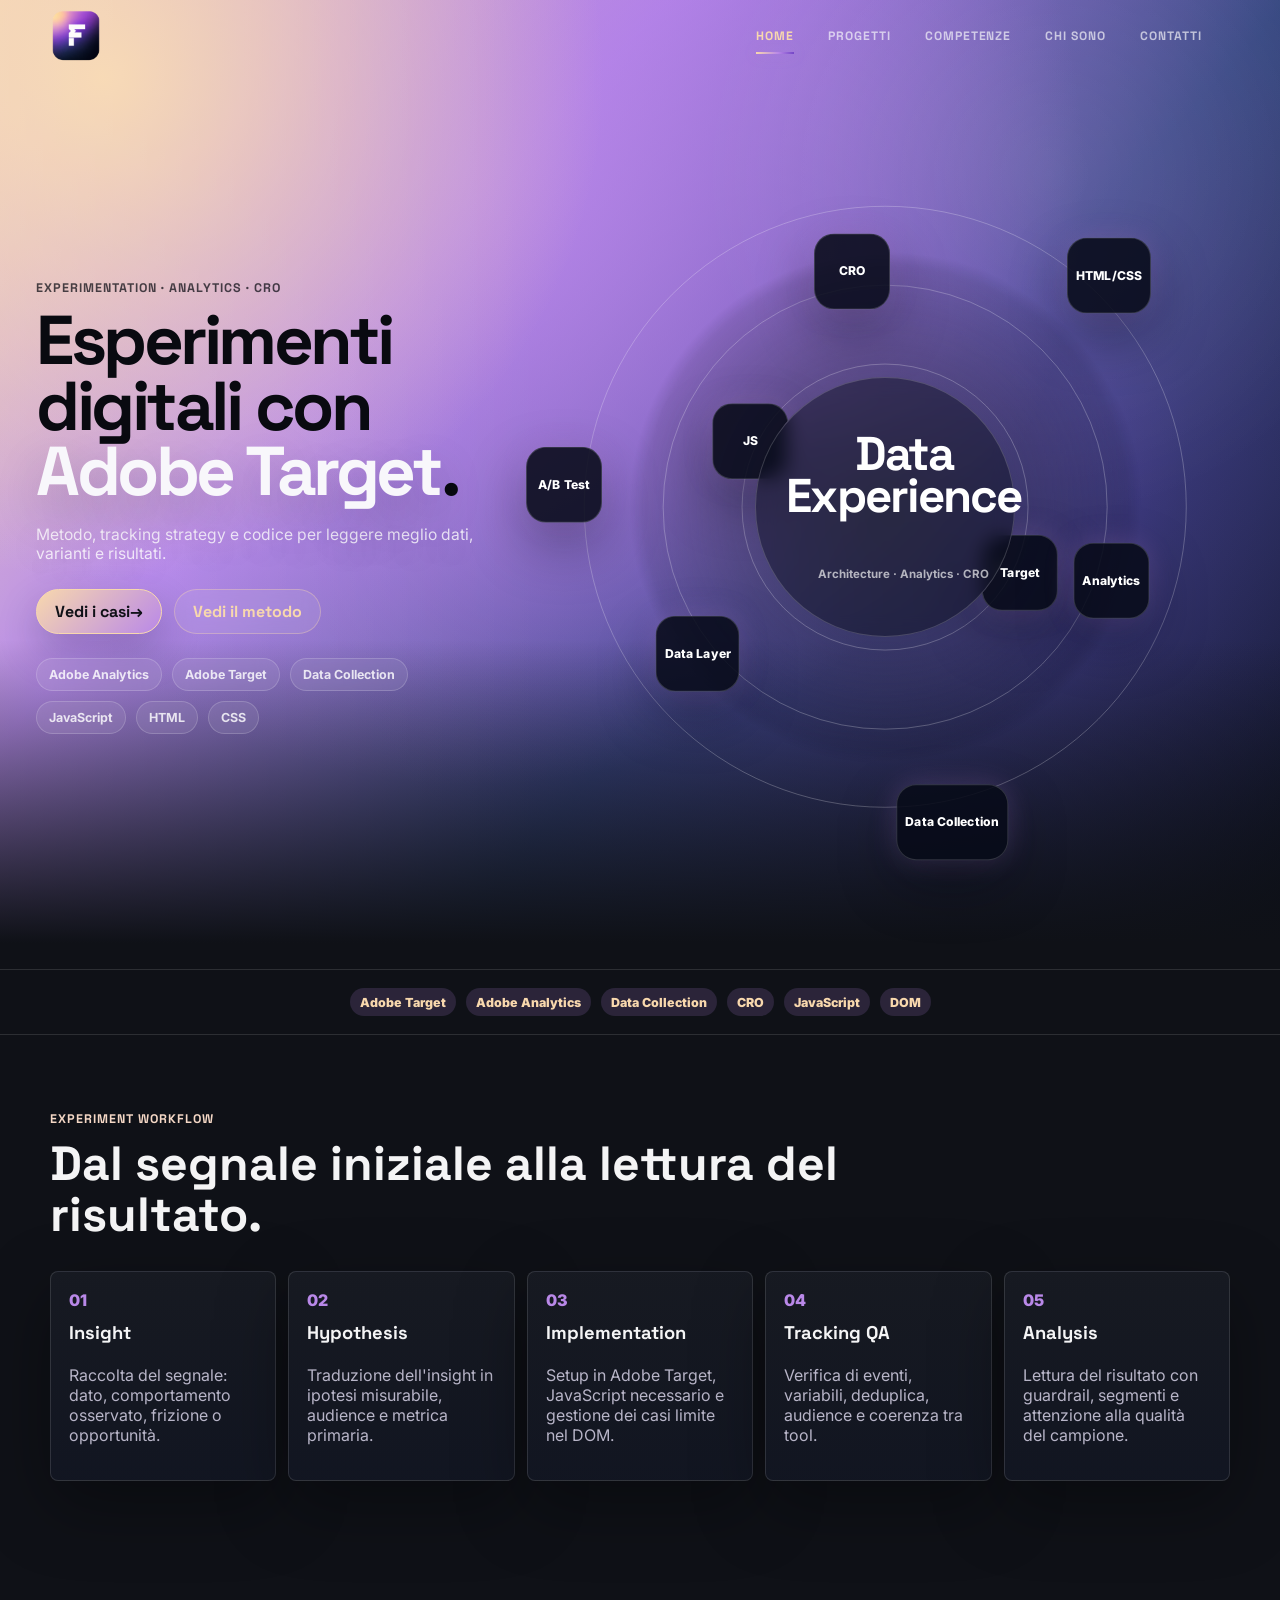
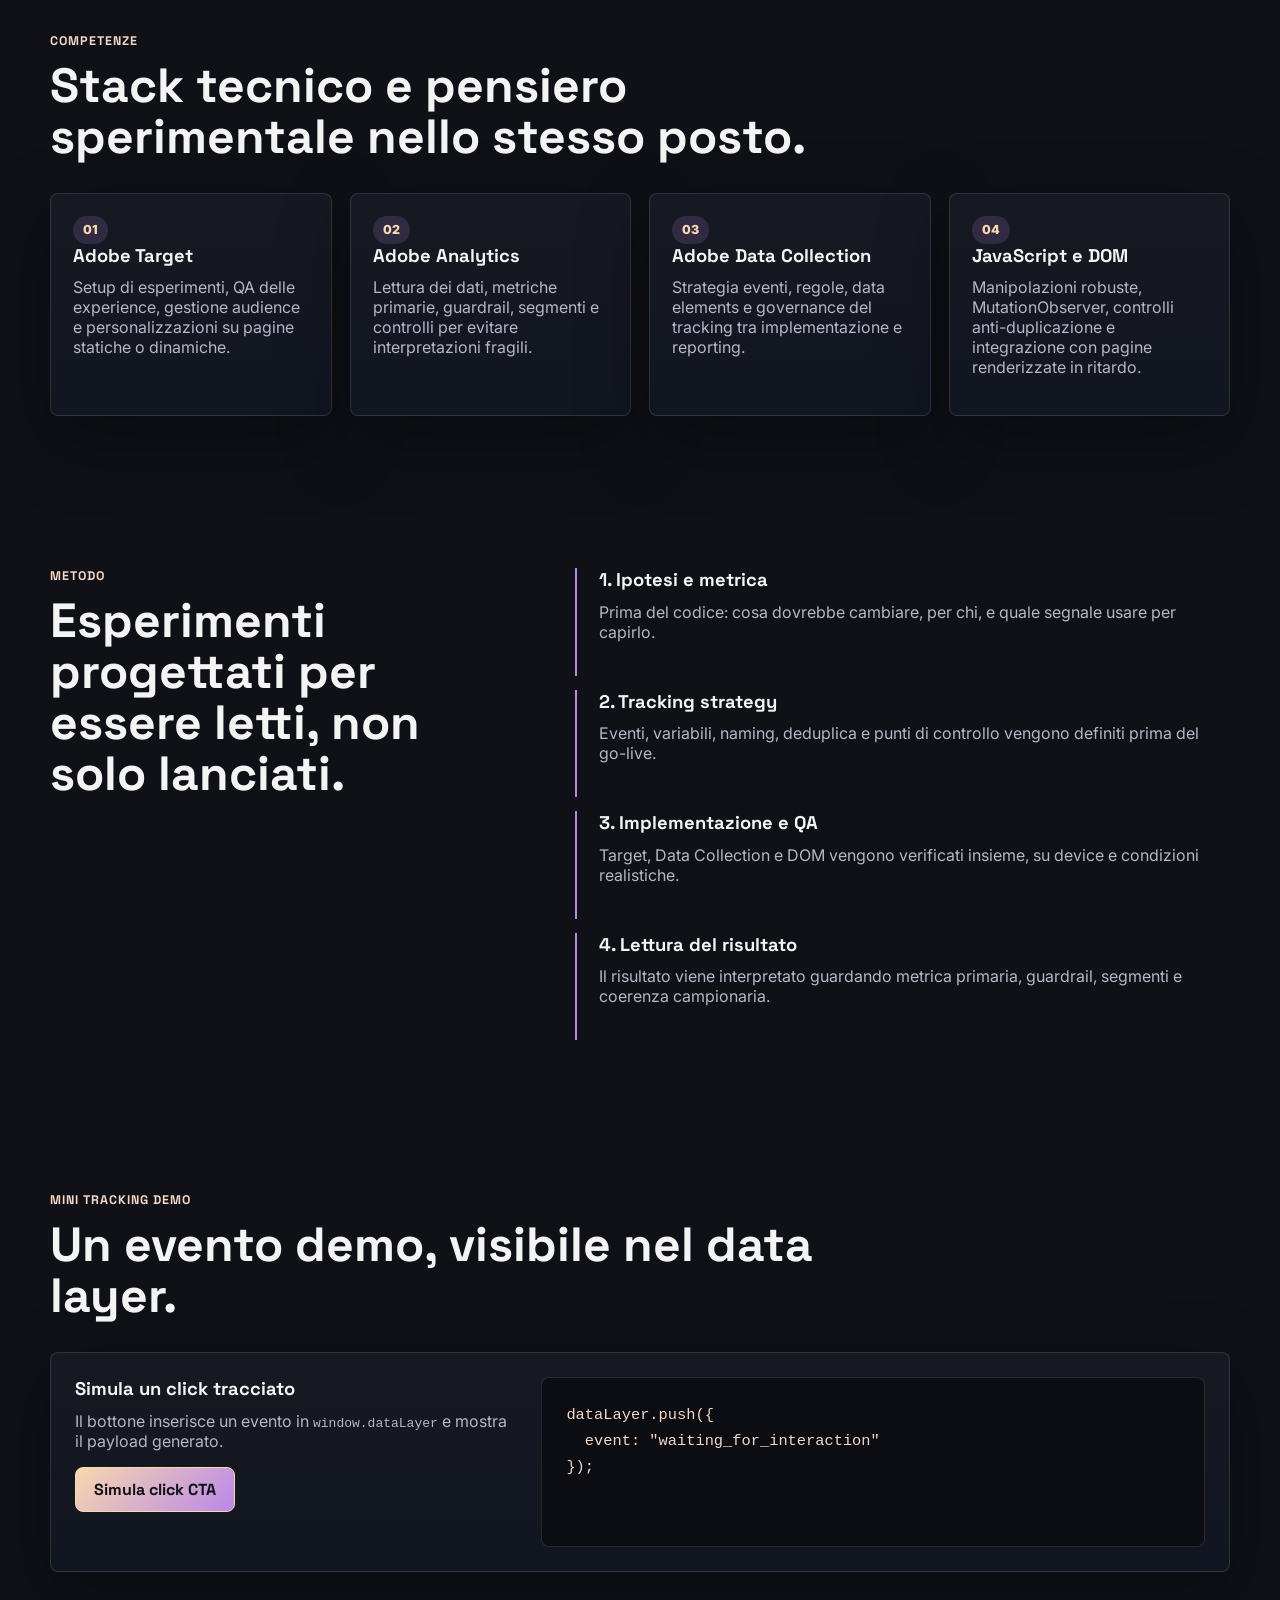
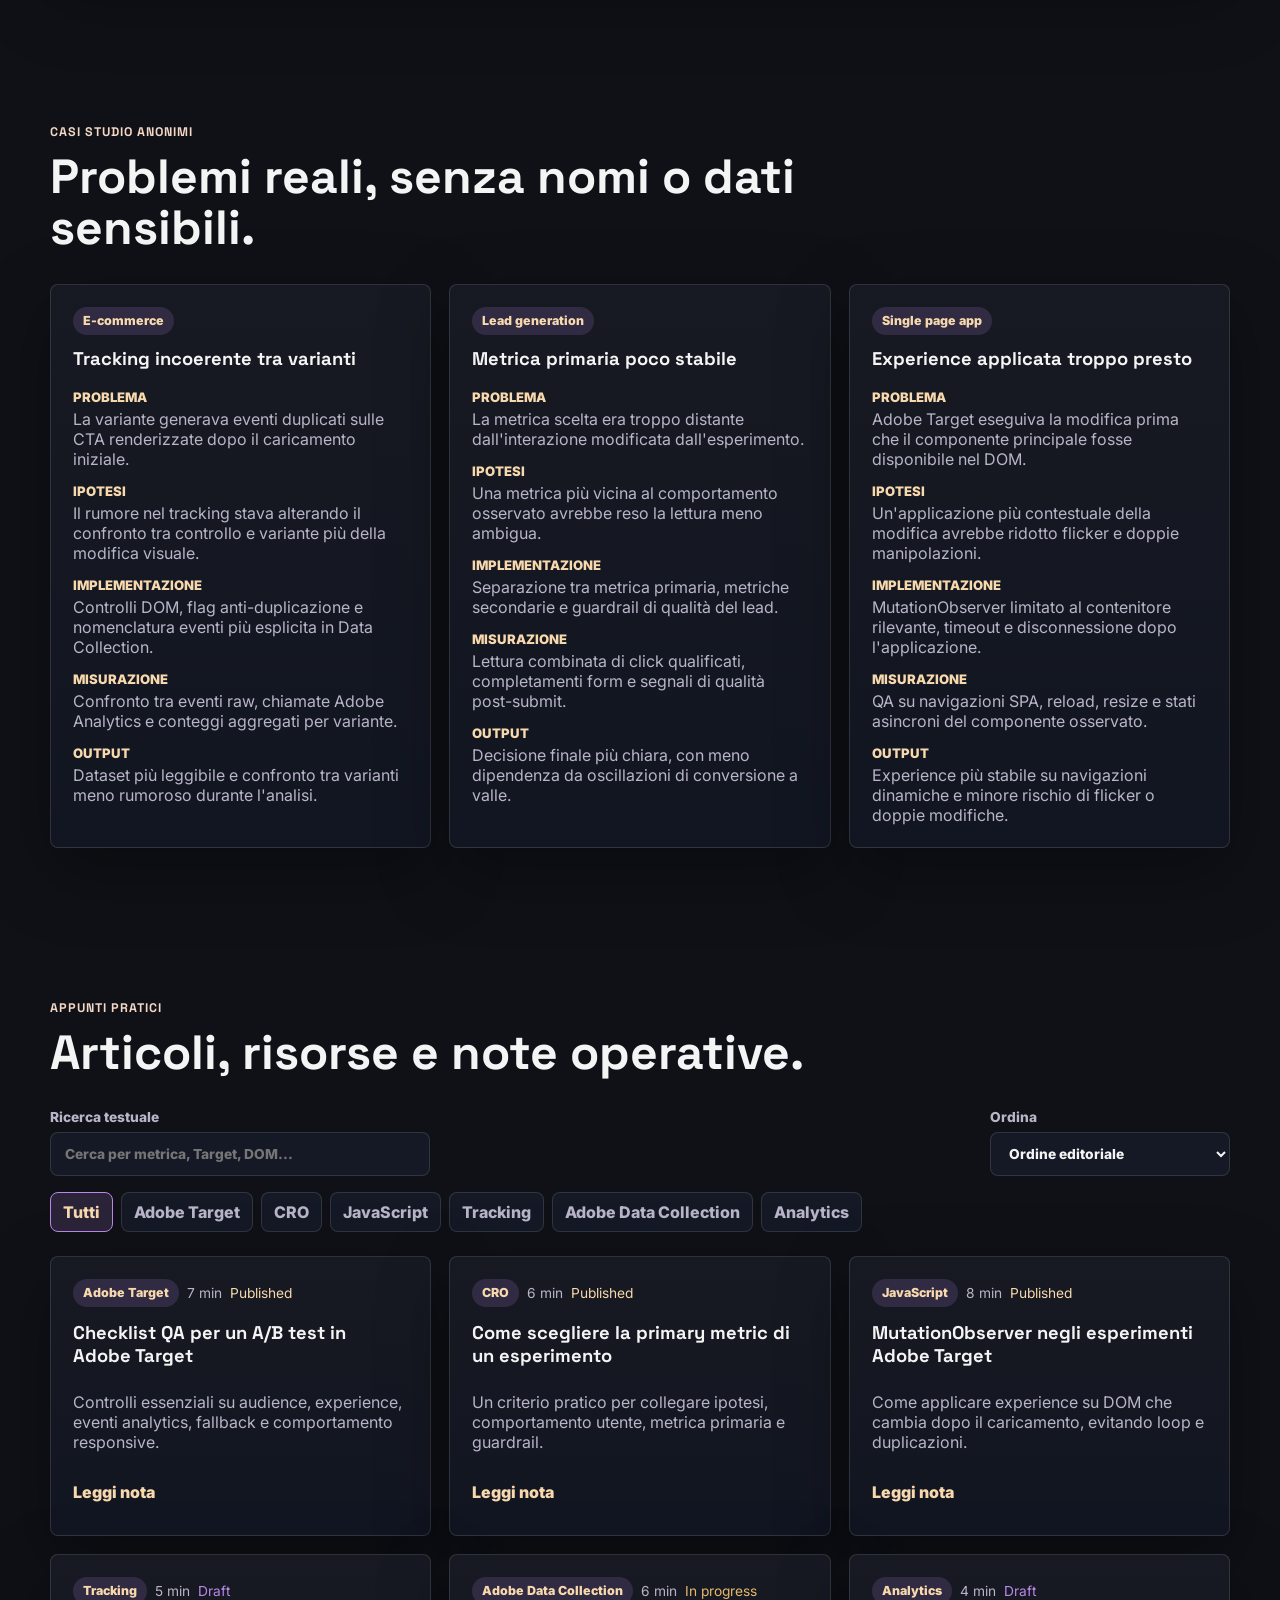
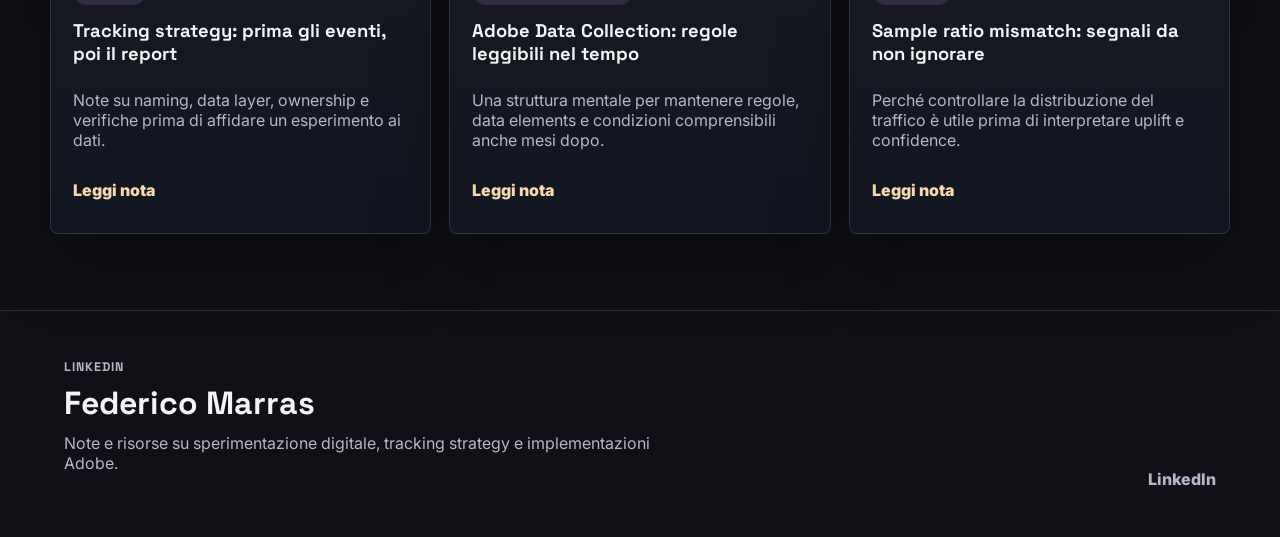
==== index.html @ 6eb00111 "Point navbar and favicon to real logo png" ====
<!doctype html>
<html lang="it">
  <head>
    <meta charset="utf-8">
    <meta name="viewport" content="width=device-width, initial-scale=1">
    <meta name="description" content="Sito personale di Federico Marras su A/B testing, Adobe Target, Adobe Analytics, Data Collection, CRO e tracking strategy.">
    <title>Federico Marras | Experimentation, Analytics & CRO</title>
    <link rel="preconnect" href="https://fonts.googleapis.com">
    <link rel="preconnect" href="https://fonts.gstatic.com" crossorigin>
    <link href="https://fonts.googleapis.com/css2?family=Inter:wght@400;500;600;700;800&family=Space+Grotesk:wght@500;600;700&display=swap" rel="stylesheet">
    <link rel="icon" type="image/png" href="/assets/img/logo.png?v=7">
    <link rel="apple-touch-icon" href="/assets/img/logo.png?v=7">
    <link rel="stylesheet" href="/assets/css/style.css?v=5">
    <link rel="stylesheet" href="/assets/css/nav-editorial.css?v=5">
    <link rel="stylesheet" href="/assets/css/nav-logo.css?v=5">
    <link rel="stylesheet" href="/assets/css/nav-logo-size.css?v=6">
  </head>
  <body id="top">
    <div class="scroll-progress" id="scroll-progress" aria-hidden="true"></div>

    <header class="site-header" id="site-header">
      <nav class="nav-inner" aria-label="Navigazione principale">
        <a class="nav-brand" href="#top" aria-label="Torna all'inizio">
          <span class="nav-brand-mark" aria-hidden="true">
            <img src="/assets/img/logo.png?v=7" alt="">
          </span>
        </a>

        <div class="nav-links" aria-label="Sezioni sito">
          <a class="nav-link" href="#top">Home</a>
          <a class="nav-link" href="#case-studies">Progetti</a>
          <a class="nav-link" href="#competences">Competenze</a>
          <a class="nav-link" href="#method">Chi sono</a>
          <a class="nav-link" href="#linkedin">Contatti</a>
        </div>

        <div class="nav-actions">
          <button class="nav-icon-btn nav-menu-btn" type="button" id="nav-menu-toggle" aria-label="Apri menu" aria-expanded="false" aria-controls="mobile-nav-panel">
            <span class="hamburger-lines" aria-hidden="true">
              <span></span>
              <span></span>
              <span></span>
            </span>
          </button>
        </div>

        <div class="mobile-nav-panel" id="mobile-nav-panel" aria-label="Menu mobile">
          <a class="nav-link" href="#top">Home</a>
          <a class="nav-link" href="#case-studies">Progetti</a>
          <a class="nav-link" href="#competences">Competenze</a>
          <a class="nav-link" href="#method">Chi sono</a>
          <a class="nav-link" href="#linkedin">Contatti</a>
        </div>
      </nav>
    </header>

    <main>
      <section class="hero">
        <div class="hero-inner section-shell">
          <div class="hero-copy">
            <p class="eyebrow">Experimentation · Analytics · CRO</p>
            <h1>Esperimenti digitali con <span id="rotating-keyword">Adobe Target</span>.</h1>
            <p class="lead">
              Metodo, tracking strategy e codice per leggere meglio dati, varianti e risultati.
            </p>
            <div class="hero-actions" aria-label="Percorsi principali">
              <a class="button primary" href="#case-studies" data-track="hero_projects">Vedi i casi <span aria-hidden="true">→</span></a>
              <a class="button secondary" href="#method" data-track="hero_method">Vedi il metodo</a>
            </div>
            <div class="hero-tech-row" aria-label="Tecnologie principali">
              <span>Adobe Analytics</span>
              <span>Adobe Target</span>
              <span>Data Collection</span>
              <span>JavaScript</span>
              <span>HTML</span>
              <span>CSS</span>
            </div>
          </div>

          <aside class="hero-orbit" id="hero-orbit" aria-label="Mappa delle competenze digitali">
            <div class="orbit-field" aria-hidden="true">
              <div class="orbit-ring orbit-ring-one"></div>
              <div class="orbit-ring orbit-ring-two"></div>
              <div class="orbit-ring orbit-ring-three"></div>
              <div class="orbit-path orbit-path-one">
                <span class="orbit-node node-target"><span>Target</span></span>
                <span class="orbit-node node-js"><span>JS</span></span>
              </div>
              <div class="orbit-path orbit-path-two">
                <span class="orbit-node node-aa"><span>Analytics</span></span>
                <span class="orbit-node node-dl"><span>Data Layer</span></span>
                <span class="orbit-node node-cro"><span>CRO</span></span>
              </div>
              <div class="orbit-path orbit-path-three">
                <span class="orbit-node node-dc"><span>Data Collection</span></span>
                <span class="orbit-node node-ab"><span>A/B Test</span></span>
                <span class="orbit-node node-code"><span>HTML/CSS</span></span>
              </div>
              <div class="orbit-core">
                <strong>Data<br>Experience</strong>
                <span>Architecture · Analytics · CRO</span>
              </div>
            </div>
          </aside>
        </div>
      </section>

      <section class="signal-band" aria-label="Temi principali">
        <span>Adobe Target</span>
        <span>Adobe Analytics</span>
        <span>Data Collection</span>
        <span>CRO</span>
        <span>JavaScript</span>
        <span>DOM</span>
      </section>

      <section id="workflow" class="section-shell workflow-section">
        <div class="section-heading">
          <p class="eyebrow">Experiment workflow</p>
          <h2>Dal segnale iniziale alla lettura del risultato.</h2>
        </div>
        <div class="workflow-grid" aria-label="Workflow di sperimentazione">
          <article><span>01</span><h3>Insight</h3><p>Raccolta del segnale: dato, comportamento osservato, frizione o opportunità.</p></article>
          <article><span>02</span><h3>Hypothesis</h3><p>Traduzione dell'insight in ipotesi misurabile, audience e metrica primaria.</p></article>
          <article><span>03</span><h3>Implementation</h3><p>Setup in Adobe Target, JavaScript necessario e gestione dei casi limite nel DOM.</p></article>
          <article><span>04</span><h3>Tracking QA</h3><p>Verifica di eventi, variabili, deduplica, audience e coerenza tra tool.</p></article>
          <article><span>05</span><h3>Analysis</h3><p>Lettura del risultato con guardrail, segmenti e attenzione alla qualità del campione.</p></article>
        </div>
      </section>

      <section id="competences" class="section-shell">
        <div class="section-heading">
          <p class="eyebrow">Competenze</p>
          <h2>Stack tecnico e pensiero sperimentale nello stesso posto.</h2>
        </div>
        <div class="competence-grid">
          <article class="info-card">
            <span class="card-kicker">01</span>
            <h3>Adobe Target</h3>
            <p>Setup di esperimenti, QA delle experience, gestione audience e personalizzazioni su pagine statiche o dinamiche.</p>
          </article>
          <article class="info-card">
            <span class="card-kicker">02</span>
            <h3>Adobe Analytics</h3>
            <p>Lettura dei dati, metriche primarie, guardrail, segmenti e controlli per evitare interpretazioni fragili.</p>
          </article>
          <article class="info-card">
            <span class="card-kicker">03</span>
            <h3>Adobe Data Collection</h3>
            <p>Strategia eventi, regole, data elements e governance del tracking tra implementazione e reporting.</p>
          </article>
          <article class="info-card">
            <span class="card-kicker">04</span>
            <h3>JavaScript e DOM</h3>
            <p>Manipolazioni robuste, MutationObserver, controlli anti-duplicazione e integrazione con pagine renderizzate in ritardo.</p>
          </article>
        </div>
      </section>

      <section id="method" class="section-shell split-section">
        <div class="section-heading">
          <p class="eyebrow">Metodo</p>
          <h2>Esperimenti progettati per essere letti, non solo lanciati.</h2>
        </div>
        <div class="method-list">
          <article>
            <h3>1. Ipotesi e metrica</h3>
            <p>Prima del codice: cosa dovrebbe cambiare, per chi, e quale segnale usare per capirlo.</p>
          </article>
          <article>
            <h3>2. Tracking strategy</h3>
            <p>Eventi, variabili, naming, deduplica e punti di controllo vengono definiti prima del go-live.</p>
          </article>
          <article>
            <h3>3. Implementazione e QA</h3>
            <p>Target, Data Collection e DOM vengono verificati insieme, su device e condizioni realistiche.</p>
          </article>
          <article>
            <h3>4. Lettura del risultato</h3>
            <p>Il risultato viene interpretato guardando metrica primaria, guardrail, segmenti e coerenza campionaria.</p>
          </article>
        </div>
      </section>

      <section id="tracking-demo" class="section-shell demo-section">
        <div class="section-heading">
          <p class="eyebrow">Mini tracking demo</p>
          <h2>Un evento demo, visibile nel data layer.</h2>
        </div>
        <div class="demo-card">
          <div>
            <h3>Simula un click tracciato</h3>
            <p>Il bottone inserisce un evento in <code>window.dataLayer</code> e mostra il payload generato.</p>
            <button class="button primary" type="button" id="demo-tracking-button">Simula click CTA</button>
          </div>
          <pre class="demo-output" id="demo-tracking-output"><code>dataLayer.push({
  event: "waiting_for_interaction"
});</code></pre>
        </div>
      </section>

      <section id="case-studies" class="section-shell">
        <div class="section-heading">
          <p class="eyebrow">Casi studio anonimi</p>
          <h2>Problemi reali, senza nomi o dati sensibili.</h2>
        </div>
        <div class="case-grid">
          <article class="case-card">
            <p class="case-label">E-commerce</p>
            <h3>Tracking incoerente tra varianti</h3>
            <dl class="case-details">
              <div>
                <dt>Problema</dt>
                <dd>La variante generava eventi duplicati sulle CTA renderizzate dopo il caricamento iniziale.</dd>
              </div>
              <div>
                <dt>Ipotesi</dt>
                <dd>Il rumore nel tracking stava alterando il confronto tra controllo e variante più della modifica visuale.</dd>
              </div>
              <div>
                <dt>Implementazione</dt>
                <dd>Controlli DOM, flag anti-duplicazione e nomenclatura eventi più esplicita in Data Collection.</dd>
              </div>
              <div>
                <dt>Misurazione</dt>
                <dd>Confronto tra eventi raw, chiamate Adobe Analytics e conteggi aggregati per variante.</dd>
              </div>
              <div>
                <dt>Output</dt>
                <dd>Dataset più leggibile e confronto tra varianti meno rumoroso durante l'analisi.</dd>
              </div>
            </dl>
          </article>
          <article class="case-card">
            <p class="case-label">Lead generation</p>
            <h3>Metrica primaria poco stabile</h3>
            <dl class="case-details">
              <div>
                <dt>Problema</dt>
                <dd>La metrica scelta era troppo distante dall'interazione modificata dall'esperimento.</dd>
              </div>
              <div>
                <dt>Ipotesi</dt>
                <dd>Una metrica più vicina al comportamento osservato avrebbe reso la lettura meno ambigua.</dd>
              </div>
              <div>
                <dt>Implementazione</dt>
                <dd>Separazione tra metrica primaria, metriche secondarie e guardrail di qualità del lead.</dd>
              </div>
              <div>
                <dt>Misurazione</dt>
                <dd>Lettura combinata di click qualificati, completamenti form e segnali di qualità post-submit.</dd>
              </div>
              <div>
                <dt>Output</dt>
                <dd>Decisione finale più chiara, con meno dipendenza da oscillazioni di conversione a valle.</dd>
              </div>
            </dl>
          </article>
          <article class="case-card">
            <p class="case-label">Single page app</p>
            <h3>Experience applicata troppo presto</h3>
            <dl class="case-details">
              <div>
                <dt>Problema</dt>
                <dd>Adobe Target eseguiva la modifica prima che il componente principale fosse disponibile nel DOM.</dd>
              </div>
              <div>
                <dt>Ipotesi</dt>
                <dd>Un'applicazione più contestuale della modifica avrebbe ridotto flicker e doppie manipolazioni.</dd>
              </div>
              <div>
                <dt>Implementazione</dt>
                <dd>MutationObserver limitato al contenitore rilevante, timeout e disconnessione dopo l'applicazione.</dd>
              </div>
              <div>
                <dt>Misurazione</dt>
                <dd>QA su navigazioni SPA, reload, resize e stati asincroni del componente osservato.</dd>
              </div>
              <div>
                <dt>Output</dt>
                <dd>Experience più stabile su navigazioni dinamiche e minore rischio di flicker o doppie modifiche.</dd>
              </div>
            </dl>
          </article>
        </div>
      </section>

      <section id="articles" class="section-shell articles-section">
        <div class="section-heading">
          <p class="eyebrow">Appunti pratici</p>
          <h2>Articoli, risorse e note operative.</h2>
        </div>

        <div class="article-tools" aria-label="Strumenti di filtro articoli">
          <label class="search-field">
            <span>Ricerca testuale</span>
            <input id="article-search" type="search" placeholder="Cerca per metrica, Target, DOM..." autocomplete="off">
          </label>
          <label class="search-field compact-field">
            <span>Ordina</span>
            <select id="article-sort" aria-label="Ordina articoli">
              <option value="default">Ordine editoriale</option>
              <option value="title">Titolo</option>
              <option value="category">Categoria</option>
              <option value="readingTime">Tempo di lettura</option>
            </select>
          </label>
          <div class="filter-group" id="category-filters" aria-label="Filtra per categoria"></div>
        </div>

        <div class="articles-grid" id="articles-grid" aria-live="polite"></div>
        <p class="empty-state" id="empty-state" hidden>Nessun articolo trovato con i filtri attuali.</p>
      </section>

    </main>

    <footer id="linkedin" class="site-footer">
      <div>
        <p class="eyebrow">LinkedIn</p>
        <h2>Federico Marras</h2>
        <p>Note e risorse su sperimentazione digitale, tracking strategy e implementazioni Adobe.</p>
      </div>
      <div class="footer-links" aria-label="Link esterni">
        <a href="https://www.linkedin.com/in/federico-marras/" data-track="footer_linkedin">LinkedIn</a>
      </div>
    </footer>

    <script src="/assets/js/main.js?v=5"></script>
  </body>
</html>
---- assets/css/style.css ----
:root {
  color-scheme: dark;
  --bg: #0f1117;
  --surface: #171a22;
  --surface-soft: #202431;
  --ink: #f4f4f5;
  --muted: #a1a1aa;
  --line: rgba(255, 255, 255, 0.10);
  --accent: #c5003e;
  --accent-strong: #f4d7c5;
  --accent-soft: rgba(197, 0, 62, 0.18);
  --code-bg: #0b0d12;
  --code-ink: #f4d7c5;
  --warning: #f4d7c5;
  --shadow: 0 24px 70px rgba(0, 0, 0, 0.34);
  --radius: 8px;
  --lab-warm: #f8d8ad;
  --lab-lilac: #b988e8;
  --lab-purple: #7446c7;
  --lab-blue: #263d74;
  --lab-deep: #070b18;
  --lab-paper: #f8f7fb;
  --lab-ink-dark: #090a10;
  --lab-violet: #9d6cff;
  --lab-cyan: #64d7ff;
  font-family: Inter, ui-sans-serif, system-ui, -apple-system, BlinkMacSystemFont, "Segoe UI", sans-serif;
}

* {
  box-sizing: border-box;
}

html {
  scroll-behavior: smooth;
}

body {
  margin: 0;
  background: var(--bg);
  color: var(--ink);
  font-family: Inter, ui-sans-serif, system-ui, -apple-system, BlinkMacSystemFont, "Segoe UI", sans-serif;
  line-height: 1.6;
}

body,
button,
input,
select {
  font: inherit;
}

a {
  color: inherit;
  text-decoration: none;
}

button,
input,
select {
  color: inherit;
}

.scroll-progress {
  position: fixed;
  inset: 0 auto auto 0;
  z-index: 2000;
  width: 0%;
  height: 3px;
  background: linear-gradient(90deg, var(--lab-warm), var(--accent), var(--lab-violet));
  box-shadow: 0 0 18px rgba(197, 0, 62, 0.34);
}

h1,
h2,
h3,
p {
  margin-top: 0;
}

h1,
h2,
h3,
.nav-link,
.button,
.eyebrow,
.orbit-core strong {
  font-family: "Space Grotesk", Inter, ui-sans-serif, system-ui, sans-serif;
}

h2 {
  margin-bottom: 18px;
  font-size: clamp(2.1rem, 4vw, 3rem);
  line-height: 1.06;
}

h3 {
  margin-bottom: 10px;
  font-size: 1.15rem;
  line-height: 1.28;
}

.section-shell {
  width: min(1180px, calc(100% - 40px));
  margin: 0 auto;
  padding: 76px 0;
}

.eyebrow {
  margin: 0 0 12px;
  color: var(--warning);
  font-size: 0.78rem;
  font-weight: 850;
  letter-spacing: 0.08em;
  text-transform: uppercase;
}

.button {
  display: inline-flex;
  min-height: 44px;
  align-items: center;
  justify-content: center;
  padding: 11px 18px;
  border: 1px solid var(--ink);
  border-radius: var(--radius);
  font-weight: 800;
  transition: transform 160ms ease, border-color 160ms ease, background 160ms ease;
}

.button:hover {
  transform: translateY(-2px);
}

.button.primary {
  background: var(--ink);
  color: var(--bg);
}

.button.secondary {
  background: transparent;
}

.hero {
  position: relative;
  display: block;
  min-height: 100svh;
  overflow: hidden;
  background:
    radial-gradient(circle at 8% 8%, rgba(248, 216, 173, 0.96) 0, rgba(248, 216, 173, 0.46) 18%, rgba(248, 216, 173, 0) 34%),
    radial-gradient(circle at 37% 18%, rgba(185, 136, 232, 0.90) 0, rgba(185, 136, 232, 0.44) 32%, rgba(185, 136, 232, 0) 54%),
    radial-gradient(circle at 70% 44%, rgba(116, 70, 199, 0.64) 0, rgba(116, 70, 199, 0.24) 28%, rgba(116, 70, 199, 0) 58%),
    linear-gradient(132deg, #f7cfa0 0%, #ae7ee9 31%, #33477e 60%, #070b18 100%);
}

.hero::before,
.hero::after {
  content: "";
  position: absolute;
  pointer-events: none;
}

.hero::before {
  inset: 0;
  background:
    linear-gradient(90deg, rgba(255, 255, 255, 0.12), rgba(255, 255, 255, 0) 42%),
    radial-gradient(circle at 82% 18%, rgba(255, 255, 255, 0.12), transparent 26%);
  mix-blend-mode: screen;
}

.hero::after {
  inset: auto 0 0;
  height: 34%;
  background: linear-gradient(180deg, rgba(7, 11, 24, 0), var(--bg) 92%);
}

.hero-inner {
  position: relative;
  z-index: 1;
  display: grid;
  width: min(1320px, calc(100% - 72px));
  min-height: 100svh;
  grid-template-columns: minmax(0, 0.46fr) minmax(420px, 0.54fr);
  align-items: center;
  gap: clamp(36px, 6vw, 96px);
  padding: clamp(110px, 13vh, 158px) 0 clamp(54px, 8vh, 92px);
}

.hero-copy {
  max-width: 720px;
}

.hero .eyebrow {
  color: rgba(9, 10, 16, 0.72);
}

.hero h1 {
  max-width: 760px;
  margin-bottom: 28px;
  color: var(--lab-ink-dark);
  font-size: clamp(3.5rem, 6.2vw, 6.4rem);
  font-weight: 700;
  letter-spacing: -0.05em;
  line-height: 0.94;
}

.hero h1 span {
  display: inline-block;
  min-width: min(100%, 8.8ch);
  color: var(--lab-paper);
  text-decoration: none;
  text-shadow: 0 18px 48px rgba(7, 11, 24, 0.22);
  transform: translateY(0);
  opacity: 1;
  transition: opacity 220ms ease, transform 220ms ease;
}

.hero h1 span.is-changing {
  opacity: 0;
  transform: translateY(10px);
}

.hero .lead {
  max-width: 620px;
  color: rgba(255, 255, 255, 0.78);
  font-size: clamp(1.02rem, 1.4vw, 1.22rem);
  text-shadow: 0 12px 36px rgba(7, 11, 24, 0.28);
}

.hero-actions,
.signal-band,
.article-tools,
.filter-group,
.article-meta,
.footer-links,
.hero-tech-row {
  display: flex;
  align-items: center;
}

.hero-actions {
  flex-wrap: wrap;
  gap: 12px;
  margin-top: 32px;
}

.hero .button {
  border-radius: 999px;
  font-weight: 700;
  letter-spacing: 0;
}

.hero .button.primary {
  border-color: rgba(7, 11, 24, 0.92);
  background: rgba(7, 11, 24, 0.94);
  color: #ffffff;
  box-shadow: 0 18px 42px rgba(7, 11, 24, 0.24);
}

.hero .button.secondary {
  border-color: rgba(255, 255, 255, 0.28);
  background: rgba(255, 255, 255, 0.08);
  color: #ffffff;
  backdrop-filter: blur(10px);
}

.hero-tech-row {
  max-width: 680px;
  flex-wrap: wrap;
  gap: 10px;
  margin-top: 34px;
}

.hero-tech-row span {
  border: 1px solid rgba(255, 255, 255, 0.18);
  border-radius: 999px;
  padding: 8px 12px;
  background: rgba(255, 255, 255, 0.08);
  color: rgba(255, 255, 255, 0.82);
  font-size: 0.78rem;
  font-weight: 700;
  backdrop-filter: blur(10px);
}

.hero-orbit {
  --orbit-shift-x: 0px;
  --orbit-shift-y: 0px;
  position: relative;
  display: grid;
  min-height: min(68vw, 640px);
  place-items: center;
  transform: translate3d(var(--orbit-shift-x), var(--orbit-shift-y), 0);
  transition: transform 220ms ease;
}

.orbit-field {
  position: relative;
  width: min(100%, 660px);
  aspect-ratio: 1;
  border-radius: 50%;
}

.orbit-field::before {
  content: "";
  position: absolute;
  inset: 14%;
  border-radius: 50%;
  background:
    radial-gradient(circle, rgba(255, 255, 255, 0.14) 0, rgba(255, 255, 255, 0.06) 34%, rgba(255, 255, 255, 0) 68%),
    radial-gradient(circle at 50% 50%, rgba(7, 11, 24, 0.68), rgba(7, 11, 24, 0.12) 66%, transparent 70%);
  filter: blur(1px);
}

.orbit-ring,
.orbit-path {
  position: absolute;
  inset: 50%;
  border-radius: 50%;
  transform: translate(-50%, -50%);
}

.orbit-ring {
  border: 1px solid rgba(255, 255, 255, 0.24);
}

.orbit-ring-one { width: 38%; height: 38%; }
.orbit-ring-two { width: 58%; height: 58%; }
.orbit-ring-three { width: 78%; height: 78%; }

.orbit-path-one { width: 42%; height: 42%; animation: orbit-spin 30s linear infinite; }
.orbit-path-two { width: 62%; height: 62%; animation: orbit-spin 42s linear infinite reverse; }
.orbit-path-three { width: 82%; height: 82%; animation: orbit-spin 56s linear infinite; }

.orbit-node {
  position: absolute;
  top: 50%;
  left: 50%;
  display: inline-grid;
  min-width: 58px;
  min-height: 58px;
  place-items: center;
  border: 1px solid rgba(255, 255, 255, 0.16);
  border-radius: 18px;
  background: rgba(6, 8, 18, 0.88);
  color: #ffffff;
  box-shadow: 0 20px 50px rgba(6, 8, 18, 0.34), 0 0 24px rgba(157, 108, 255, 0.22);
}

.orbit-node span {
  display: inline-block;
  padding: 0 8px;
  font-size: 0.72rem;
  font-weight: 800;
  line-height: 1.1;
  text-align: center;
}

.node-target { transform: translate(-50%, -50%) rotate(26deg) translateX(130px) rotate(-26deg); }
.node-js { transform: translate(-50%, -50%) rotate(206deg) translateX(130px) rotate(-206deg); }
.node-aa { transform: translate(-50%, -50%) rotate(18deg) translateX(192px) rotate(-18deg); }
.node-dl { transform: translate(-50%, -50%) rotate(142deg) translateX(192px) rotate(-142deg); }
.node-cro { transform: translate(-50%, -50%) rotate(262deg) translateX(192px) rotate(-262deg); }
.node-dc { transform: translate(-50%, -50%) rotate(78deg) translateX(254px) rotate(-78deg); }
.node-ab { transform: translate(-50%, -50%) rotate(184deg) translateX(254px) rotate(-184deg); }
.node-code { transform: translate(-50%, -50%) rotate(314deg) translateX(254px) rotate(-314deg); }

.node-target,
.node-aa,
.node-dc {
  background: linear-gradient(145deg, rgba(7, 11, 24, 0.92), rgba(116, 70, 199, 0.46));
}

.node-js,
.node-dl {
  background: linear-gradient(145deg, rgba(7, 11, 24, 0.92), rgba(255, 103, 189, 0.36));
}

.node-cro,
.node-ab,
.node-code {
  background: linear-gradient(145deg, rgba(7, 11, 24, 0.92), rgba(100, 215, 255, 0.26));
}

.orbit-core {
  position: absolute;
  top: 50%;
  left: 50%;
  display: grid;
  width: 220px;
  height: 220px;
  place-items: center;
  padding: 30px;
  border: 1px solid rgba(255, 255, 255, 0.18);
  border-radius: 50%;
  background: rgba(7, 11, 24, 0.34);
  color: #ffffff;
  text-align: center;
  transform: translate(-50%, -50%);
  backdrop-filter: blur(10px);
}

.orbit-core strong {
  font-size: clamp(2rem, 3.2vw, 3.4rem);
  letter-spacing: -0.04em;
  line-height: 0.9;
}

.orbit-core span {
  color: rgba(255, 255, 255, 0.66);
  font-size: 0.72rem;
  font-weight: 700;
}

@keyframes orbit-spin {
  to { transform: translate(-50%, -50%) rotate(360deg); }
}

.signal-band {
  flex-wrap: wrap;
  justify-content: center;
  gap: 10px;
  padding: 18px 20px;
  border-block: 1px solid var(--line);
  color: var(--muted);
}

.signal-band span,
.pill,
.card-kicker,
.case-label {
  display: inline-flex;
  align-items: center;
  min-height: 28px;
  padding: 4px 10px;
  border-radius: 999px;
  background: var(--accent-soft);
  color: var(--accent-strong);
  font-size: 0.78rem;
  font-weight: 850;
}

.section-heading {
  max-width: 790px;
  margin-bottom: 30px;
}

.competence-grid,
.case-grid,
.articles-grid,
.workflow-grid {
  display: grid;
  gap: 18px;
}

.competence-grid {
  grid-template-columns: repeat(4, minmax(0, 1fr));
}

.case-grid,
.articles-grid {
  grid-template-columns: repeat(3, minmax(0, 1fr));
}

.workflow-grid {
  grid-template-columns: repeat(5, minmax(0, 1fr));
  gap: 12px;
}

.info-card,
.case-card,
.article-card,
.workflow-grid article,
.demo-card {
  border: 1px solid var(--line);
  border-radius: var(--radius);
  background: var(--surface);
  box-shadow: var(--shadow);
}

.info-card,
.case-card,
.article-card {
  padding: 22px;
}

.workflow-grid article {
  display: grid;
  gap: 10px;
  min-height: 210px;
  padding: 18px;
}

.workflow-grid span {
  color: var(--accent);
  font-weight: 850;
}

.info-card p,
.case-card p,
.case-card dd,
.article-card p,
.site-footer p,
.method-list p,
.workflow-grid p,
.demo-card p {
  color: var(--muted);
}

.split-section {
  display: grid;
  grid-template-columns: minmax(0, 0.82fr) minmax(0, 1.18fr);
  gap: clamp(28px, 6vw, 70px);
}

.method-list {
  display: grid;
  gap: 14px;
}

.method-list article {
  padding: 0 0 18px 22px;
  border-left: 2px solid var(--accent);
}

.demo-card {
  display: grid;
  grid-template-columns: minmax(0, 0.8fr) minmax(0, 1.2fr);
  gap: 24px;
  padding: 24px;
}

.demo-output,
pre {
  margin: 0;
  overflow-x: auto;
  border-radius: var(--radius);
  background: var(--code-bg);
  color: var(--code-ink);
  font-size: 0.96rem;
  line-height: 1.7;
}

.demo-output {
  min-height: 170px;
  padding: 24px;
  border: 1px solid var(--line);
}

.case-details {
  display: grid;
  gap: 14px;
  margin: 18px 0 0;
}

.case-details div {
  display: grid;
  gap: 4px;
}

.case-details dt {
  color: var(--accent-strong);
  font-size: 0.82rem;
  font-weight: 850;
  text-transform: uppercase;
}

.case-details dd {
  margin: 0;
}

.article-tools {
  flex-wrap: wrap;
  justify-content: space-between;
  gap: 16px;
  margin-bottom: 24px;
}

.search-field {
  display: grid;
  gap: 7px;
  width: min(100%, 380px);
  color: var(--muted);
  font-size: 0.86rem;
  font-weight: 800;
}

.search-field input,
.search-field select {
  width: 100%;
  min-height: 44px;
  padding: 0 14px;
  border: 1px solid var(--line);
  border-radius: var(--radius);
  background: var(--surface);
  color: var(--ink);
}

.compact-field {
  width: min(100%, 240px);
}

.filter-group {
  flex-wrap: wrap;
  gap: 8px;
}

.filter-button {
  min-height: 40px;
  padding: 8px 12px;
  border: 1px solid var(--line);
  border-radius: var(--radius);
  background: var(--surface);
  color: var(--muted);
  cursor: pointer;
  font-weight: 800;
}

.filter-button[aria-pressed="true"] {
  border-color: var(--accent);
  background: var(--accent-soft);
  color: var(--accent-strong);
}

.article-card {
  display: grid;
  gap: 14px;
  min-height: 280px;
  align-content: start;
  transition: border-color 160ms ease, transform 160ms ease;
}

.article-meta {
  flex-wrap: wrap;
  gap: 8px;
  color: var(--muted);
  font-size: 0.86rem;
}

.article-card a {
  margin-top: auto;
  color: var(--accent-strong);
  font-weight: 850;
}

.article-card[data-status="Draft"] {
  border-color: rgba(197, 0, 62, 0.45);
}

.article-card[data-status="Published"] .article-meta span:last-child {
  color: var(--accent-strong);
}

.article-card[data-status="Draft"] .article-meta span:last-child {
  color: var(--accent);
}

.article-card[data-status="In progress"] .article-meta span:last-child {
  color: #e8b86d;
}

.article-card:hover,
.case-card:hover,
.info-card:hover,
.workflow-grid article:hover {
  border-color: rgba(197, 0, 62, 0.72);
  transform: translateY(-4px);
}

.empty-state {
  padding: 20px;
  border: 1px dashed var(--line);
  border-radius: var(--radius);
  color: var(--muted);
}

.site-footer {
  display: flex;
  align-items: flex-end;
  justify-content: space-between;
  gap: 28px;
  padding: 48px clamp(20px, 5vw, 72px);
  border-top: 1px solid var(--line);
}

.site-footer div:first-child {
  max-width: 620px;
}

.site-footer h2 {
  margin-bottom: 12px;
  font-size: 2rem;
}

.footer-links {
  flex-wrap: wrap;
  gap: 14px;
  color: var(--muted);
  font-weight: 800;
}

.footer-links a:hover,
.article-card a:hover {
  color: var(--accent);
}

.reveal-on-scroll {
  opacity: 0;
  transform: translateY(18px);
  transition: opacity 520ms ease, transform 520ms ease;
}

.reveal-on-scroll.is-visible {
  opacity: 1;
  transform: translateY(0);
}

@media (max-width: 1180px) {
  .hero-inner {
    grid-template-columns: minmax(0, 1fr);
    gap: 24px;
    padding-top: 118px;
  }

  .hero-copy {
    max-width: 820px;
  }

  .hero-orbit {
    min-height: 520px;
  }

  .workflow-grid,
  .competence-grid,
  .case-grid,
  .articles-grid {
    grid-template-columns: repeat(2, minmax(0, 1fr));
  }

  .demo-card,
  .split-section {
    grid-template-columns: 1fr;
  }
}

@media (max-width: 760px) {
  .section-shell {
    width: min(100% - 32px, 1180px);
    padding: 56px 0;
  }

  .hero-inner {
    width: min(100% - 32px, 680px);
    padding-top: 104px;
  }

  .hero h1 {
    font-size: clamp(2.9rem, 14vw, 4.7rem);
  }

  .hero .lead {
    color: rgba(255, 255, 255, 0.82);
  }

  .hero-actions {
    align-items: stretch;
  }

  .hero-tech-row span {
    font-size: 0.72rem;
  }

  .hero-orbit {
    min-height: 390px;
  }

  .orbit-field {
    width: min(100%, 410px);
  }

  .orbit-core {
    width: 150px;
    height: 150px;
    padding: 20px;
  }

  .orbit-node {
    min-width: 48px;
    min-height: 48px;
    border-radius: 14px;
  }

  .orbit-node span {
    font-size: 0.62rem;
  }

  .node-target,
  .node-js { transform: translate(-50%, -50%) rotate(var(--angle, 26deg)) translateX(86px) rotate(calc(-1 * var(--angle, 26deg))); }
  .node-js { --angle: 206deg; }
  .node-aa,
  .node-dl,
  .node-cro { transform: translate(-50%, -50%) rotate(var(--angle, 18deg)) translateX(125px) rotate(calc(-1 * var(--angle, 18deg))); }
  .node-dl { --angle: 142deg; }
  .node-cro { --angle: 262deg; }
  .node-dc,
  .node-ab,
  .node-code { transform: translate(-50%, -50%) rotate(var(--angle, 78deg)) translateX(166px) rotate(calc(-1 * var(--angle, 78deg))); }
  .node-ab { --angle: 184deg; }
  .node-code { --angle: 314deg; }

  .workflow-grid,
  .competence-grid,
  .case-grid,
  .articles-grid {
    grid-template-columns: 1fr;
  }

  .site-footer {
    align-items: flex-start;
    flex-direction: column;
  }
}

@media (max-width: 520px) {
  .button,
  .search-field {
    width: 100%;
  }

  .article-tools {
    align-items: stretch;
  }
}

@media (max-width: 420px) {
  .node-dc,
  .node-code {
    display: none;
  }

  .hero-tech-row {
    gap: 8px;
  }
}

@media (prefers-reduced-motion: reduce) {
  html {
    scroll-behavior: auto;
  }

  *,
  *::before,
  *::after {
    animation-duration: 0.001ms !important;
    animation-iteration-count: 1 !important;
    transition-duration: 0.001ms !important;
  }

  .hero-orbit,
  .orbit-path,
  .orbit-node span {
    animation: none !important;
  }
}
---- assets/css/nav-editorial.css ----
/* Editorial navigation override */
.site-header {
  position: fixed;
  inset: 0 0 auto;
  z-index: 1000;
  display: block;
  width: 100%;
  min-height: 72px;
  padding: 0;
  border: 0;
  background: transparent;
  box-shadow: none;
  backdrop-filter: none;
  pointer-events: auto;
  transition: background 180ms ease, border-color 180ms ease, backdrop-filter 180ms ease;
}

.site-header.is-open {
  border-bottom: 1px solid var(--line);
  background: #0f1117;
  backdrop-filter: none;
  -webkit-backdrop-filter: none;
}

.site-header.is-scrolled {
  border-bottom: 1px solid rgba(255, 255, 255, 0.10);
  background: rgba(7, 10, 24, 0.72);
  backdrop-filter: blur(16px);
  -webkit-backdrop-filter: blur(16px);
}

.scroll-progress {
  z-index: 2000;
  height: 3px;
  background: linear-gradient(90deg, #f4d7c5 0%, #c5003e 48%, #9d6cff 100%);
  box-shadow: 0 0 18px rgba(197, 0, 62, 0.36);
}

.nav-inner {
  display: flex;
  width: min(1180px, calc(100% - 40px));
  min-height: 72px;
  margin: 0 auto;
  align-items: center;
  gap: 28px;
}

.nav-brand {
  display: inline-flex;
  align-items: center;
  margin-right: auto;
  padding: 0;
  border: 0;
  border-radius: 0;
  background: transparent;
  color: var(--ink);
}

.nav-brand-mark::after {
  content: none !important;
  display: none !important;
  background: none !important;
}

.nav-links {
  display: flex;
  min-width: 0;
  align-items: center;
  justify-self: auto;
  gap: clamp(18px, 3vw, 34px);
  padding: 0;
  border-radius: 0;
  background: transparent;
}

.nav-link {
  position: relative;
  display: inline-flex;
  min-height: 72px;
  align-items: center;
  justify-content: center;
  padding: 0;
  border-radius: 0;
  background: transparent;
  color: var(--muted);
  font-size: 0.82rem;
  font-weight: 800;
  letter-spacing: 0.02em;
  text-transform: uppercase;
  transition: color 160ms ease;
}

.nav-link::after {
  content: "";
  position: absolute;
  right: 0;
  bottom: 18px;
  left: 0;
  height: 2px;
  background: var(--accent);
  opacity: 0;
  transform: scaleX(0.45);
  transform-origin: center;
  transition: opacity 160ms ease, transform 160ms ease;
}

.nav-link:hover,
.nav-link.is-active {
  background: transparent;
  color: var(--ink);
  transform: none;
}

.nav-link.is-active::after {
  opacity: 1;
  transform: scaleX(1);
}

.nav-actions {
  display: flex;
  align-items: center;
  justify-self: auto;
  gap: 12px;
}

.nav-icon-btn {
  display: inline-flex;
  min-width: 40px;
  min-height: 40px;
  width: auto;
  height: auto;
  align-items: center;
  justify-content: center;
  border: 1px solid transparent;
  border-radius: 999px;
  background: transparent;
  color: var(--muted);
  cursor: pointer;
  font-size: 0.8rem;
  font-weight: 850;
  letter-spacing: 0.04em;
  text-transform: uppercase;
  transition: border-color 160ms ease, color 160ms ease, background 160ms ease;
}

.nav-icon-btn:hover {
  border-color: var(--line);
  background: rgba(255, 255, 255, 0.04);
  color: var(--ink);
  transform: none;
}

.nav-menu-btn,
.mobile-nav-panel {
  display: none;
}

#method,
#articles,
#tracking-demo,
#case-studies,
#competences {
  scroll-margin-top: 104px;
}

@media (max-width: 820px) {
  body.nav-lock {
    overflow: hidden;
    touch-action: none;
  }

  .site-header {
    min-height: 68px;
  }

  .site-header.is-open {
    background: #0f1117;
    backdrop-filter: none;
    -webkit-backdrop-filter: none;
  }

  .nav-inner {
    width: 100%;
    min-height: 68px;
    padding: max(10px, env(safe-area-inset-top)) max(18px, env(safe-area-inset-right)) 10px max(18px, env(safe-area-inset-left));
    gap: 0;
  }

  .nav-brand {
    position: relative;
    z-index: 1002;
    margin-right: auto;
  }

  .nav-brand-mark,
  .nav-brand-mark img {
    width: 44px !important;
    height: 44px !important;
  }

  .nav-brand-mark {
    border-radius: 12px !important;
    background: #0f1117 !important;
  }

  .nav-brand-mark img {
    display: block !important;
    object-fit: contain !important;
  }

  .nav-brand-mark::after,
  .nav-links {
    display: none !important;
  }

  .nav-actions {
    position: relative;
    z-index: 1002;
    margin-left: auto;
  }

  .nav-menu-btn {
    position: relative;
    display: inline-grid;
    width: 48px;
    height: 48px;
    min-width: 48px;
    min-height: 48px;
    place-items: center;
    padding: 0;
    border: 0;
    border-radius: 0;
    background: transparent;
    color: #f4f4f5;
    font-size: 0;
  }

  .nav-menu-btn > span:not(.hamburger-lines) {
    display: none !important;
  }

  .nav-menu-btn::before,
  .nav-menu-btn::after {
    content: "";
    position: absolute;
    left: 10px;
    width: 28px;
    height: 2px;
    border-radius: 999px;
    background: currentColor;
    transform-origin: center;
    transition: top 180ms ease, transform 180ms ease, box-shadow 180ms ease;
  }

  .nav-menu-btn::before {
    top: 14px;
    box-shadow: 0 9px 0 currentColor;
  }

  .nav-menu-btn::after {
    top: 32px;
  }

  .nav-menu-btn[aria-expanded="true"]::before {
    top: 23px;
    transform: rotate(45deg);
    box-shadow: 0 0 0 transparent;
  }

  .nav-menu-btn[aria-expanded="true"]::after {
    top: 23px;
    transform: rotate(-45deg);
  }

  .hamburger-lines {
    position: relative;
    display: block;
    width: 28px;
    height: 20px;
  }

  .hamburger-lines span {
    position: absolute;
    left: 0;
    display: block;
    width: 28px;
    height: 2px;
    border-radius: 999px;
    background: currentColor;
    transition: transform 180ms ease, opacity 180ms ease, top 180ms ease;
  }

  .hamburger-lines span:nth-child(1) {
    top: 0;
  }

  .hamburger-lines span:nth-child(2) {
    top: 9px;
  }

  .hamburger-lines span:nth-child(3) {
    top: 18px;
  }

  .nav-menu-btn:has(.hamburger-lines)::before,
  .nav-menu-btn:has(.hamburger-lines)::after {
    display: none;
  }

  .nav-menu-btn[aria-expanded="true"] .hamburger-lines span:nth-child(1) {
    top: 9px;
    transform: rotate(45deg);
  }

  .nav-menu-btn[aria-expanded="true"] .hamburger-lines span:nth-child(2) {
    opacity: 0;
    transform: scaleX(0);
  }

  .nav-menu-btn[aria-expanded="true"] .hamburger-lines span:nth-child(3) {
    top: 9px;
    transform: rotate(-45deg);
  }

  .mobile-nav-panel {
    position: fixed;
    inset: 0;
    z-index: 1001;
    display: block;
    width: 100%;
    height: 100vh;
    height: 100dvh;
    padding: calc(92px + env(safe-area-inset-top)) max(24px, env(safe-area-inset-right)) max(28px, env(safe-area-inset-bottom)) max(24px, env(safe-area-inset-left));
    border: 0;
    background: #0f1117;
    opacity: 0;
    pointer-events: none;
    transform: translateY(-10px);
    transition: opacity 180ms ease, transform 180ms ease;
  }

  .site-header.is-open .mobile-nav-panel {
    opacity: 1;
    pointer-events: auto;
    transform: translateY(0);
  }

  .mobile-nav-panel .nav-link {
    display: flex;
    width: 100%;
    min-height: 72px;
    align-items: center;
    justify-content: flex-start;
    margin: 0;
    border-bottom: 1px solid rgba(255, 255, 255, 0.10);
    color: #f4f4f5;
    font-size: clamp(2rem, 10vw, 4.4rem);
    font-weight: 850;
    letter-spacing: 0;
    line-height: 1;
    text-transform: none;
  }

  .mobile-nav-panel .nav-link::after {
    display: none;
  }
}

@media (min-width: 821px) {
  body.nav-lock {
    overflow: auto;
    touch-action: auto;
  }
}
---- assets/css/nav-logo.css ----
/* Logo rendering for the editorial navbar. */
.nav-brand-mark {
  position: relative;
  display: grid;
  width: 48px;
  height: 48px;
  place-items: center;
  overflow: hidden;
  border: 0;
  border-radius: 13px;
  background: #0f1117;
}

.nav-brand-mark img {
  position: relative;
  z-index: 1;
  display: block;
  width: 48px;
  height: 48px;
  object-fit: contain;
}

.nav-brand-mark::after {
  content: none !important;
  display: none !important;
  background: none !important;
}

@media (max-width: 760px) {
  .nav-brand-mark,
  .nav-brand-mark img {
    width: 44px;
    height: 44px;
  }
}
---- assets/css/nav-logo-size.css ----
/* Final visual refinements. */
:root {
  --accent: #b988e8;
  --accent-strong: #f8d8ad;
  --accent-soft: rgba(185, 136, 232, 0.16);
  --line: rgba(255, 255, 255, 0.12);
  --surface: #151926;
  --surface-soft: #20263a;
  --muted: #b8b5c8;
}

.scroll-progress {
  background: linear-gradient(90deg, #f8d8ad 0%, #b988e8 48%, #7446c7 100%) !important;
  box-shadow: 0 0 18px rgba(185, 136, 232, 0.36) !important;
}

.nav-link {
  font-family: "Space Grotesk", Inter, ui-sans-serif, system-ui, sans-serif !important;
  font-size: 0.76rem !important;
  font-weight: 700 !important;
  letter-spacing: 0.08em !important;
  color: rgba(248, 247, 251, 0.68) !important;
}

.nav-link:hover,
.nav-link.is-active {
  color: #f8d8ad !important;
}

.nav-link::after {
  height: 2px !important;
  background: linear-gradient(90deg, #f8d8ad 0%, #b988e8 58%, #7446c7 100%) !important;
  box-shadow: 0 0 14px rgba(185, 136, 232, 0.42);
}

.nav-brand-mark,
.nav-brand-mark img {
  width: 52px !important;
  height: 52px !important;
}

.nav-brand-mark {
  border-radius: 15px !important;
  background: transparent !important;
}

.nav-brand-mark img {
  display: block !important;
  object-fit: contain !important;
}

.nav-brand-mark::after {
  content: none !important;
  display: none !important;
}

.hero-inner {
  width: min(1400px, calc(100% - 72px)) !important;
  grid-template-columns: minmax(0, 0.38fr) minmax(560px, 0.62fr) !important;
  gap: clamp(28px, 4vw, 70px) !important;
}

.hero-copy {
  max-width: 590px !important;
}

.hero h1 {
  max-width: 610px !important;
  margin-bottom: 20px !important;
  font-size: clamp(3.4rem, 5.4vw, 5.6rem) !important;
  line-height: 0.95 !important;
}

.hero .lead {
  max-width: 520px !important;
  margin-bottom: 0 !important;
  font-size: clamp(0.98rem, 1.1vw, 1.1rem) !important;
}

.hero-actions {
  margin-top: 26px !important;
}

.hero-tech-row {
  max-width: 520px !important;
  margin-top: 24px !important;
}

.hero-orbit {
  min-height: min(78vw, 780px) !important;
}

.orbit-field {
  width: min(100%, 780px) !important;
}

.orbit-ring-one { width: 40% !important; height: 40% !important; }
.orbit-ring-two { width: 62% !important; height: 62% !important; }
.orbit-ring-three { width: 84% !important; height: 84% !important; }
.orbit-path-one { width: 46% !important; height: 46% !important; }
.orbit-path-two { width: 68% !important; height: 68% !important; }
.orbit-path-three { width: 90% !important; height: 90% !important; }

.orbit-node {
  min-width: 76px !important;
  min-height: 76px !important;
  border-radius: 20px !important;
  background: rgba(7, 11, 24, 0.88) !important;
  box-shadow: 0 22px 56px rgba(6, 8, 18, 0.36), 0 0 28px rgba(185, 136, 232, 0.26) !important;
}

.orbit-node span {
  font-size: 0.76rem !important;
  letter-spacing: 0.01em !important;
}

.node-target { transform: translate(-50%, -50%) rotate(26deg) translateX(150px) rotate(-26deg) !important; }
.node-js { transform: translate(-50%, -50%) rotate(206deg) translateX(150px) rotate(-206deg) !important; }
.node-aa { transform: translate(-50%, -50%) rotate(18deg) translateX(238px) rotate(-18deg) !important; }
.node-dl { transform: translate(-50%, -50%) rotate(142deg) translateX(238px) rotate(-142deg) !important; }
.node-cro { transform: translate(-50%, -50%) rotate(262deg) translateX(238px) rotate(-262deg) !important; }
.node-dc { transform: translate(-50%, -50%) rotate(78deg) translateX(322px) rotate(-78deg) !important; }
.node-ab { transform: translate(-50%, -50%) rotate(184deg) translateX(322px) rotate(-184deg) !important; }
.node-code { transform: translate(-50%, -50%) rotate(314deg) translateX(322px) rotate(-314deg) !important; }

.orbit-core {
  width: 260px !important;
  height: 260px !important;
  background: rgba(7, 11, 24, 0.42) !important;
}

.orbit-core strong {
  font-size: clamp(2.5rem, 3.7vw, 4rem) !important;
}

.info-card,
.case-card,
.article-card,
.workflow-grid article,
.demo-card {
  background: linear-gradient(180deg, rgba(23, 26, 34, 0.98), rgba(18, 22, 34, 0.98)) !important;
  border-color: rgba(255, 255, 255, 0.12) !important;
}

.article-card:hover,
.case-card:hover,
.info-card:hover,
.workflow-grid article:hover {
  border-color: rgba(185, 136, 232, 0.74) !important;
}

.button.primary {
  border-color: #f8d8ad !important;
  background: linear-gradient(135deg, #f8d8ad, #b988e8) !important;
  color: #0f1117 !important;
}

.button.secondary {
  border-color: rgba(248, 216, 173, 0.36) !important;
  color: #f8d8ad !important;
}

.filter-button[aria-pressed="true"],
.signal-band span,
.pill,
.card-kicker,
.case-label {
  background: rgba(185, 136, 232, 0.16) !important;
  color: #f8d8ad !important;
}

@media (max-width: 1180px) {
  .hero-inner {
    grid-template-columns: minmax(0, 1fr) !important;
  }

  .hero-orbit {
    min-height: 620px !important;
  }
}

@media (max-width: 760px) {
  .nav-brand-mark,
  .nav-brand-mark img {
    width: 46px !important;
    height: 46px !important;
  }

  .hero-inner {
    width: min(100% - 32px, 680px) !important;
  }

  .hero h1 {
    font-size: clamp(2.7rem, 13vw, 4.2rem) !important;
  }

  .hero-orbit {
    min-height: 470px !important;
  }

  .orbit-field {
    width: min(100%, 470px) !important;
  }

  .orbit-core {
    width: 165px !important;
    height: 165px !important;
  }

  .orbit-node {
    min-width: 54px !important;
    min-height: 54px !important;
  }

  .node-target,
  .node-js { transform: translate(-50%, -50%) rotate(var(--angle, 26deg)) translateX(100px) rotate(calc(-1 * var(--angle, 26deg))) !important; }
  .node-aa,
  .node-dl,
  .node-cro { transform: translate(-50%, -50%) rotate(var(--angle, 18deg)) translateX(145px) rotate(calc(-1 * var(--angle, 18deg))) !important; }
  .node-dc,
  .node-ab,
  .node-code { transform: translate(-50%, -50%) rotate(var(--angle, 78deg)) translateX(190px) rotate(calc(-1 * var(--angle, 78deg))) !important; }
}
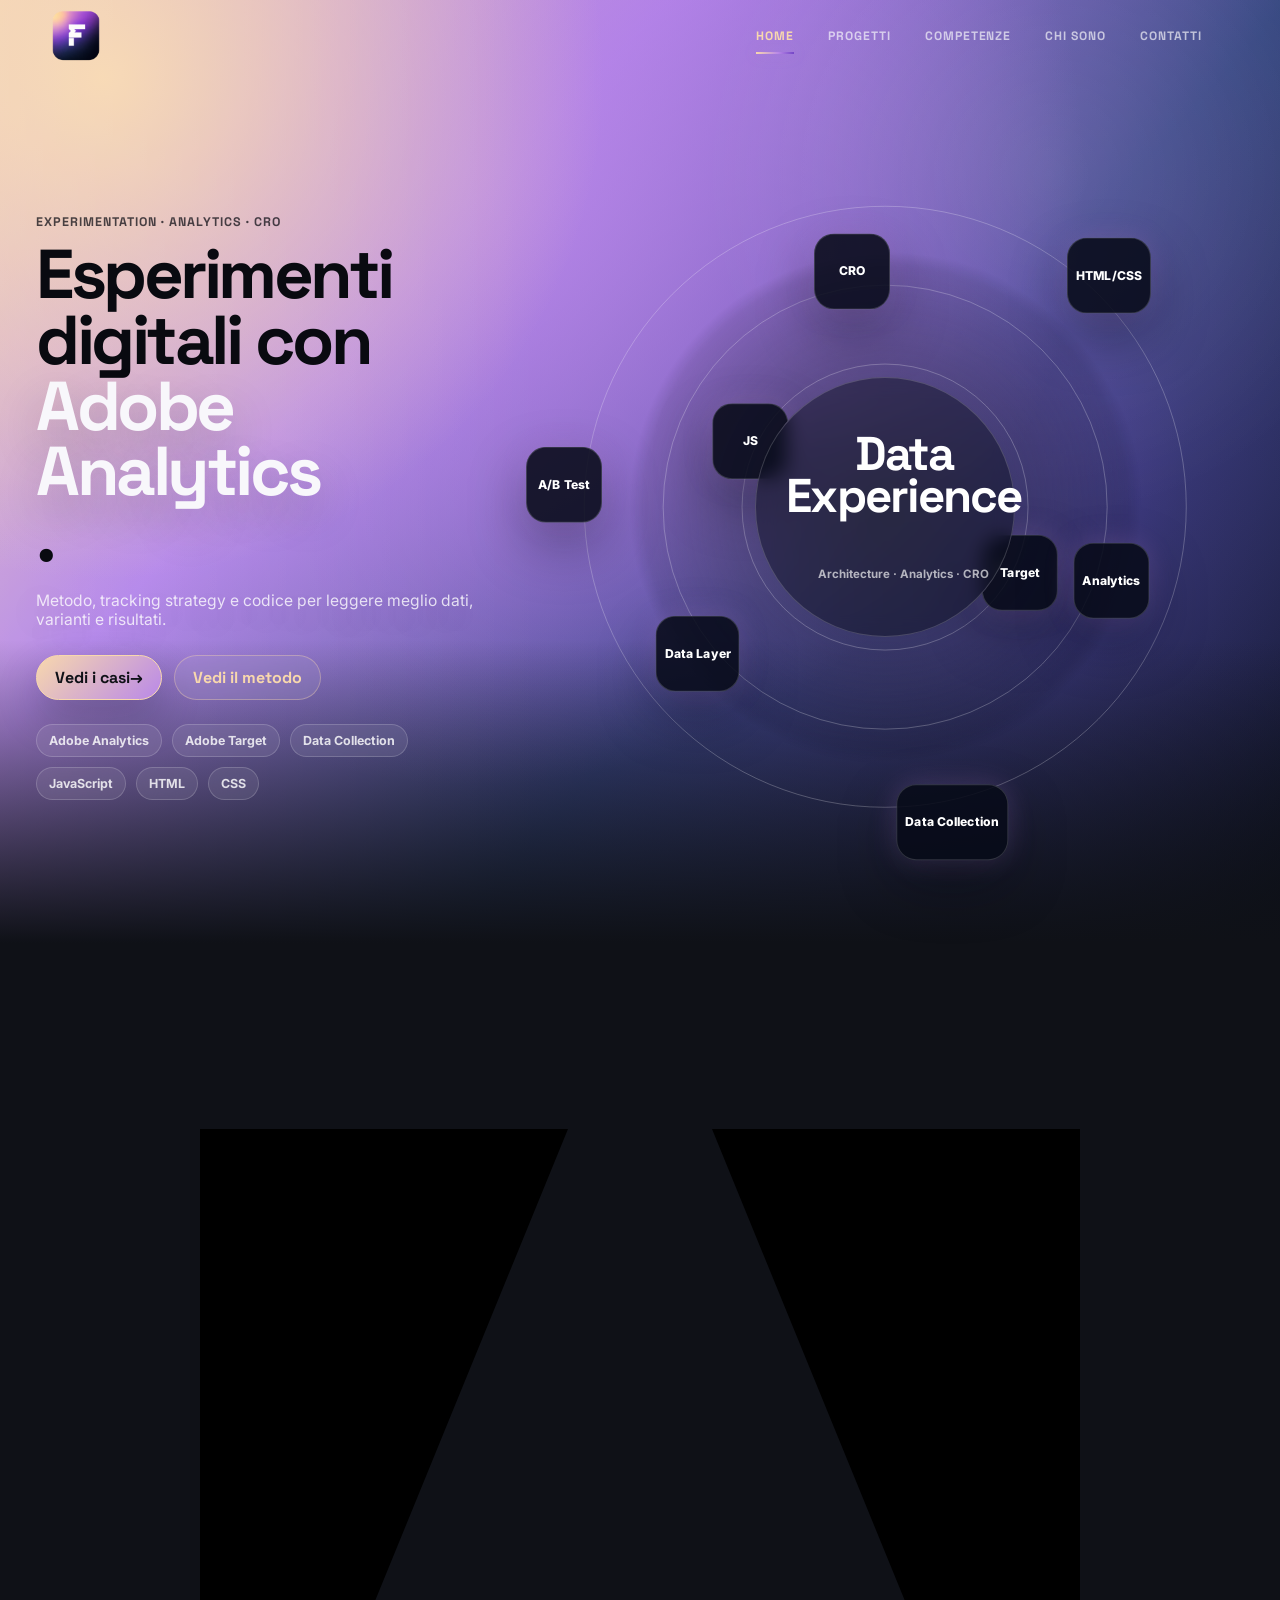
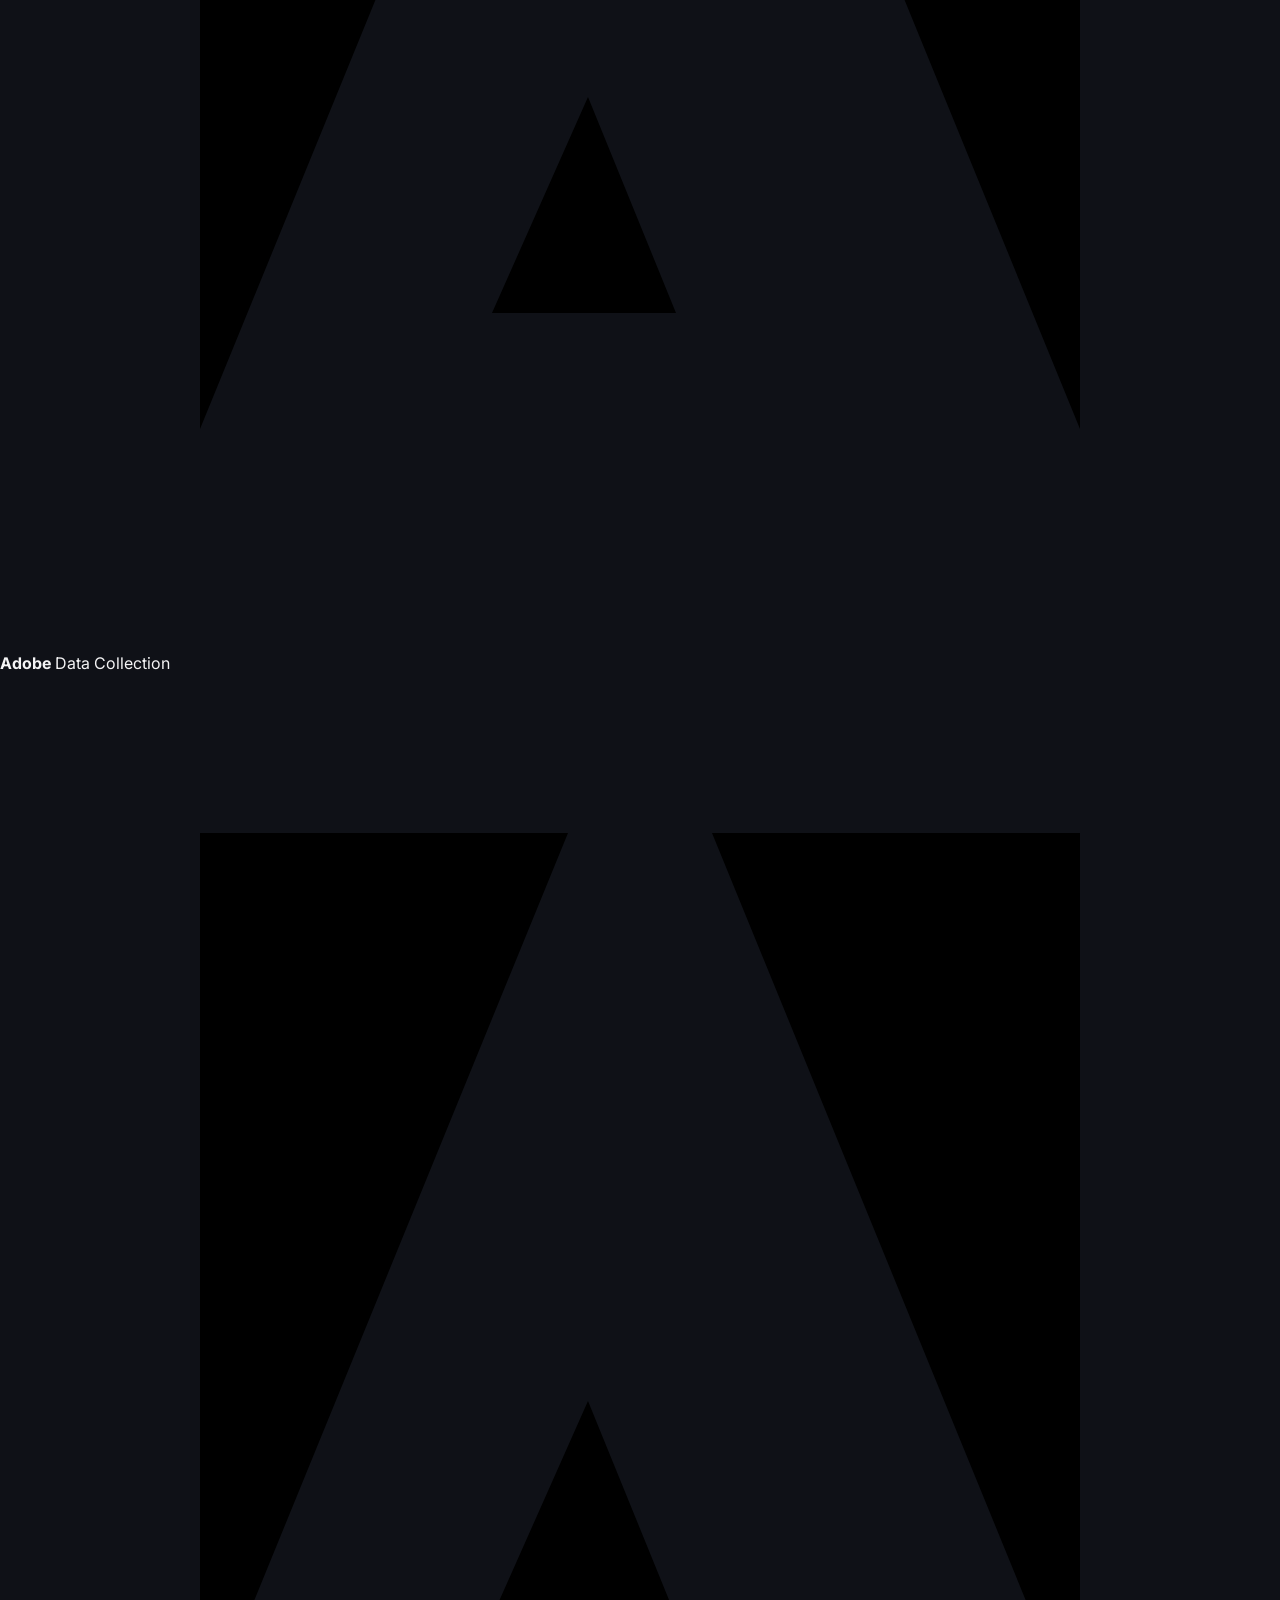
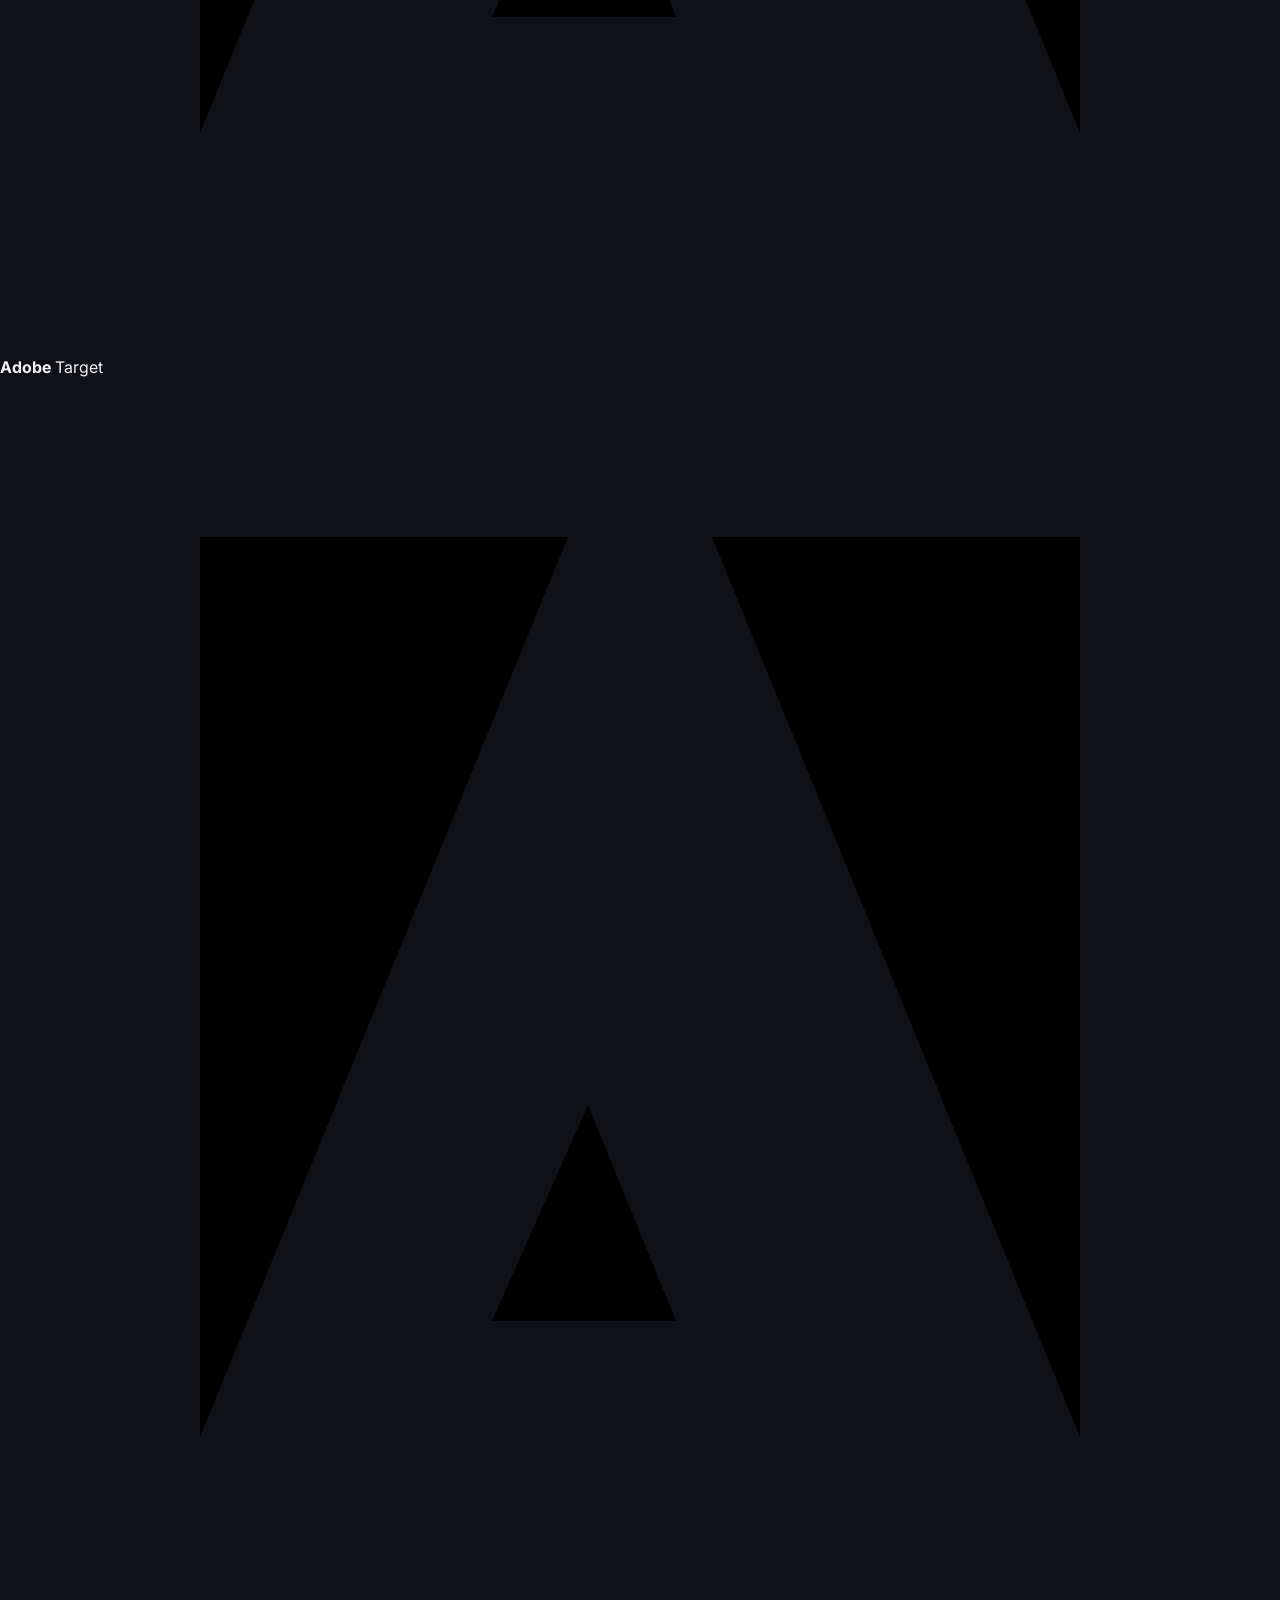
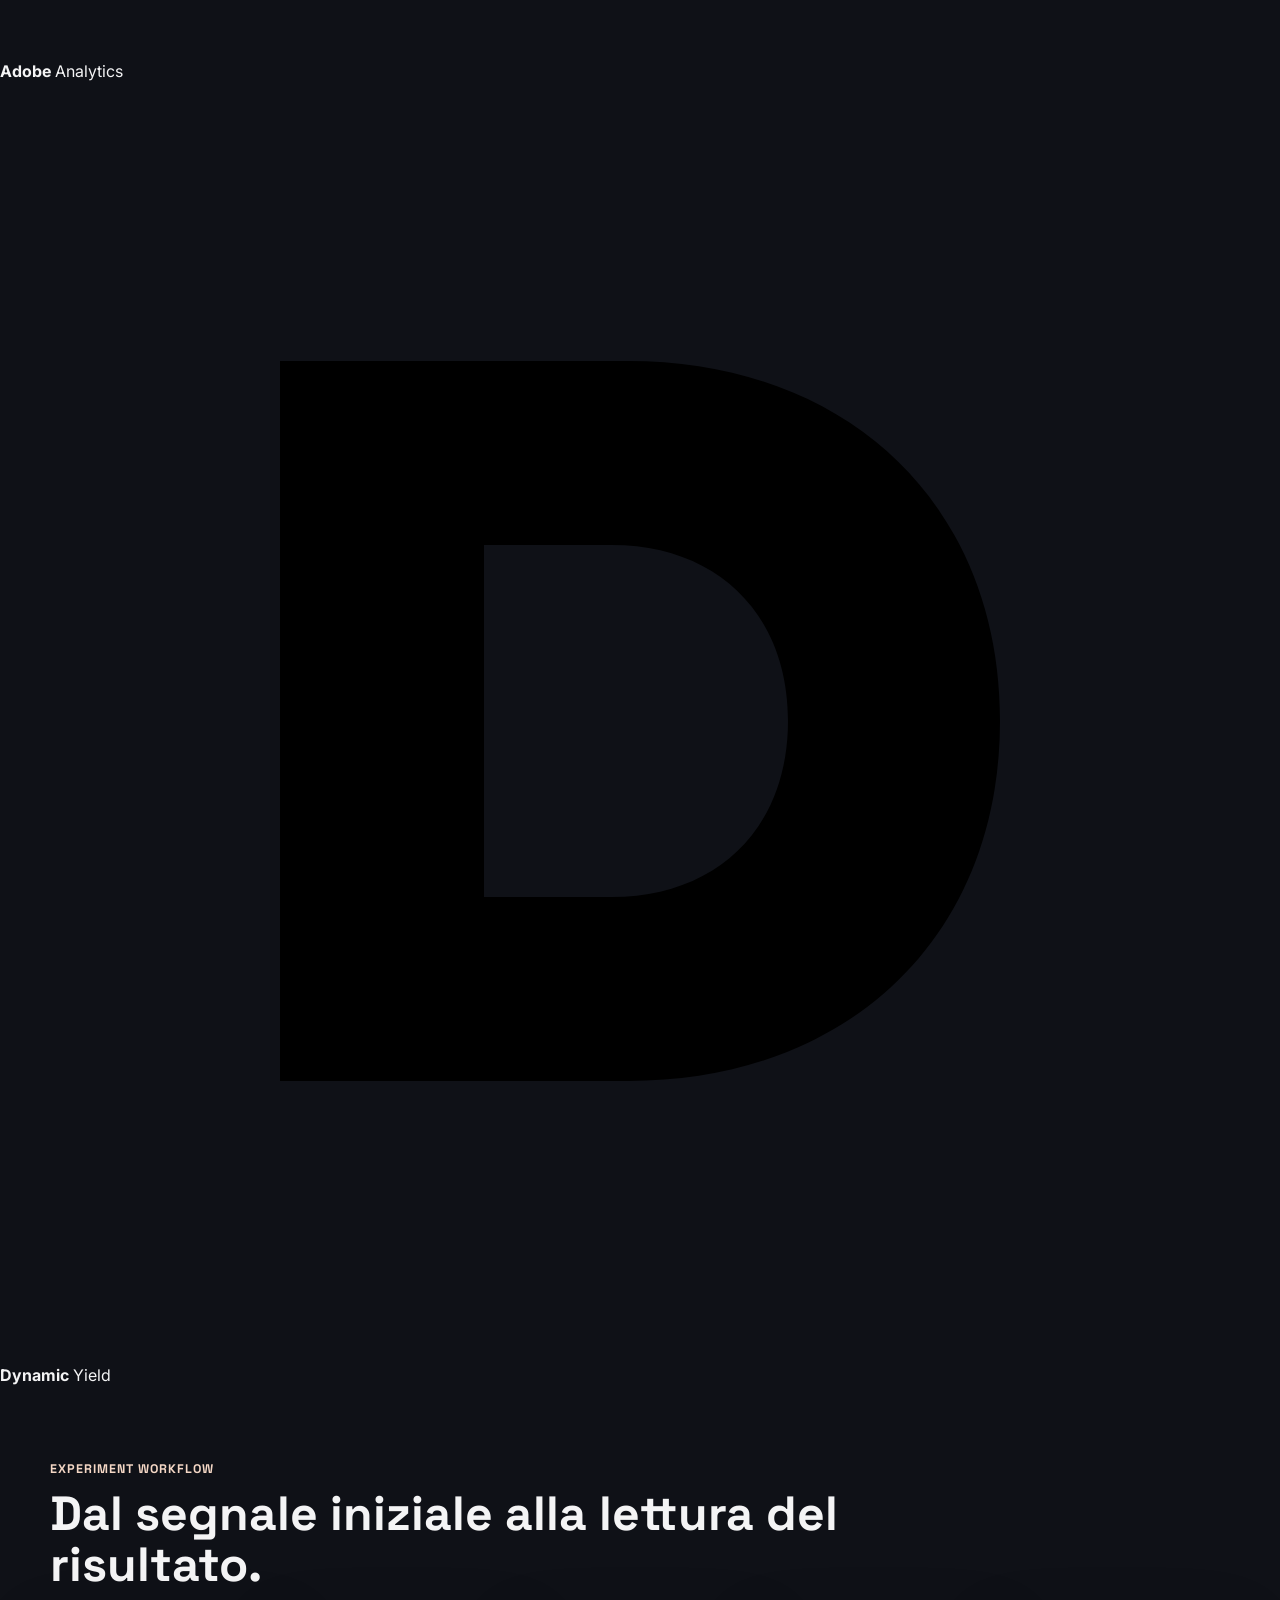
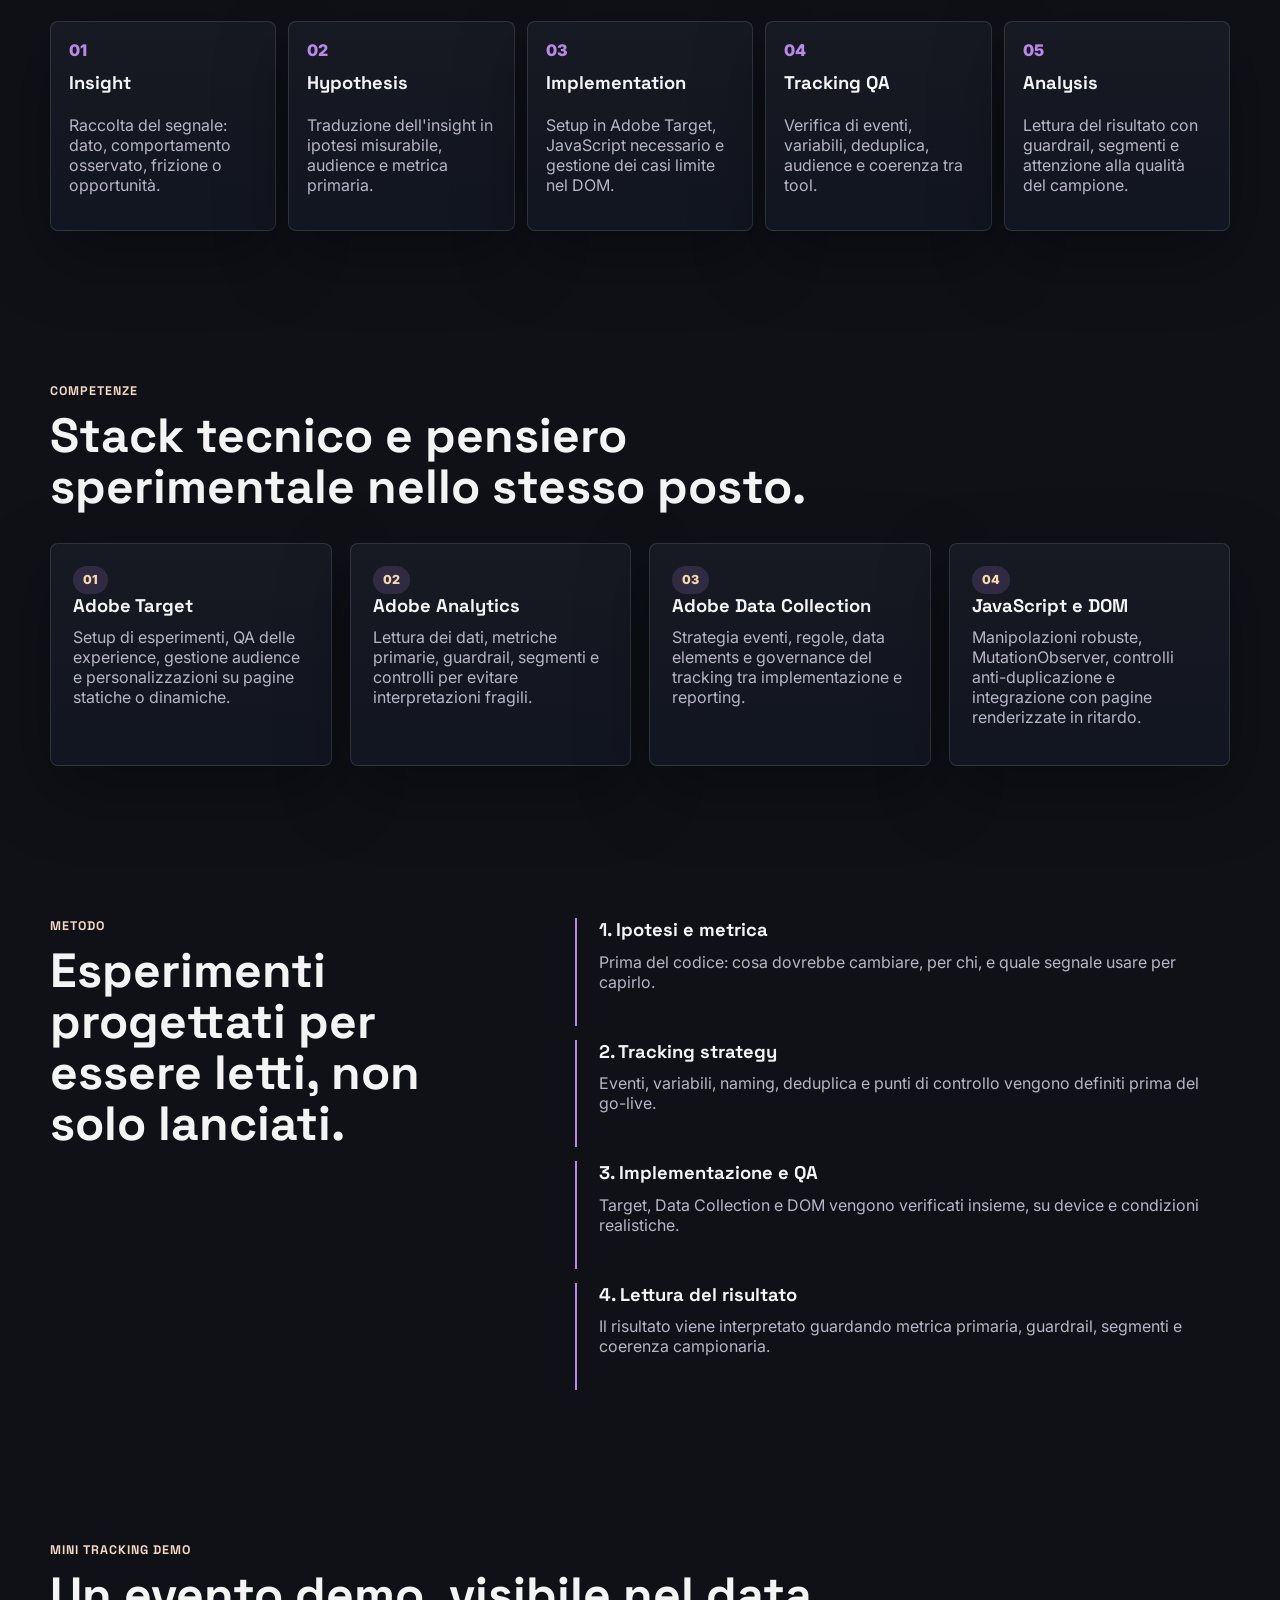
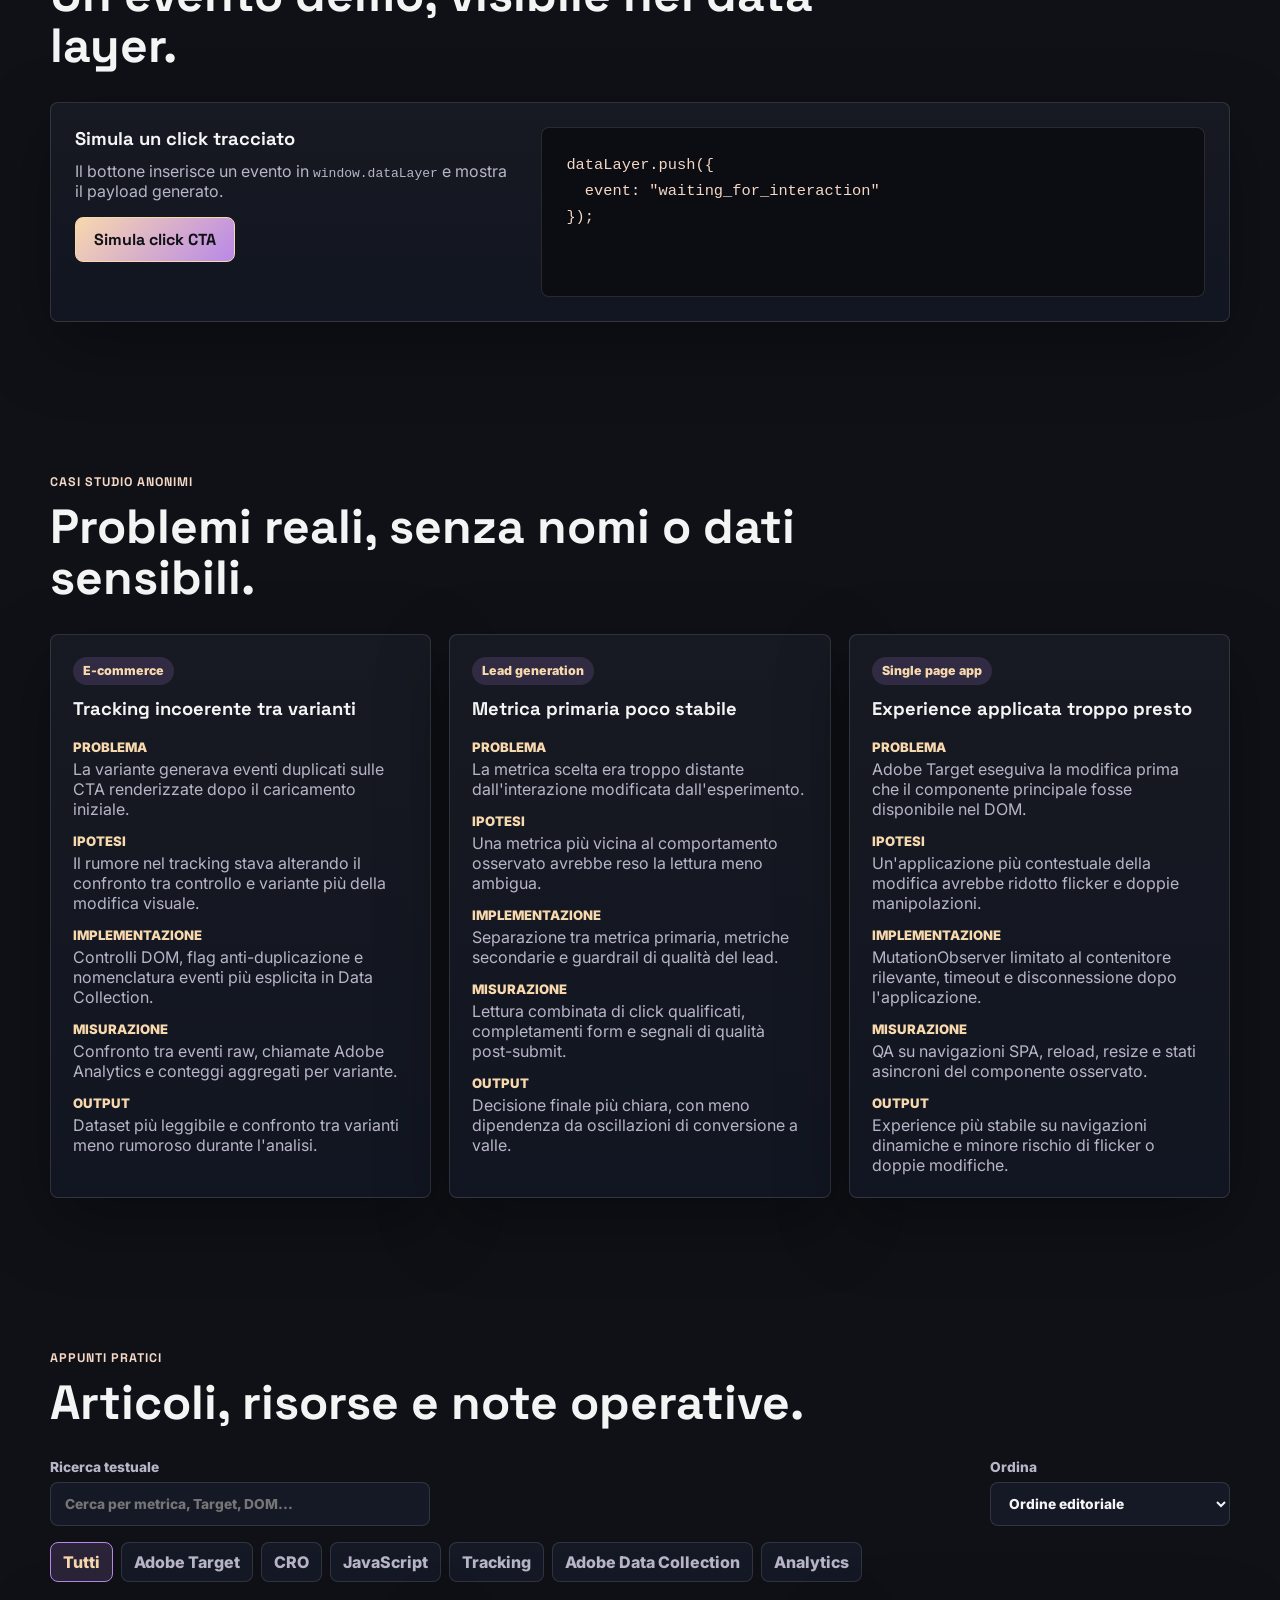
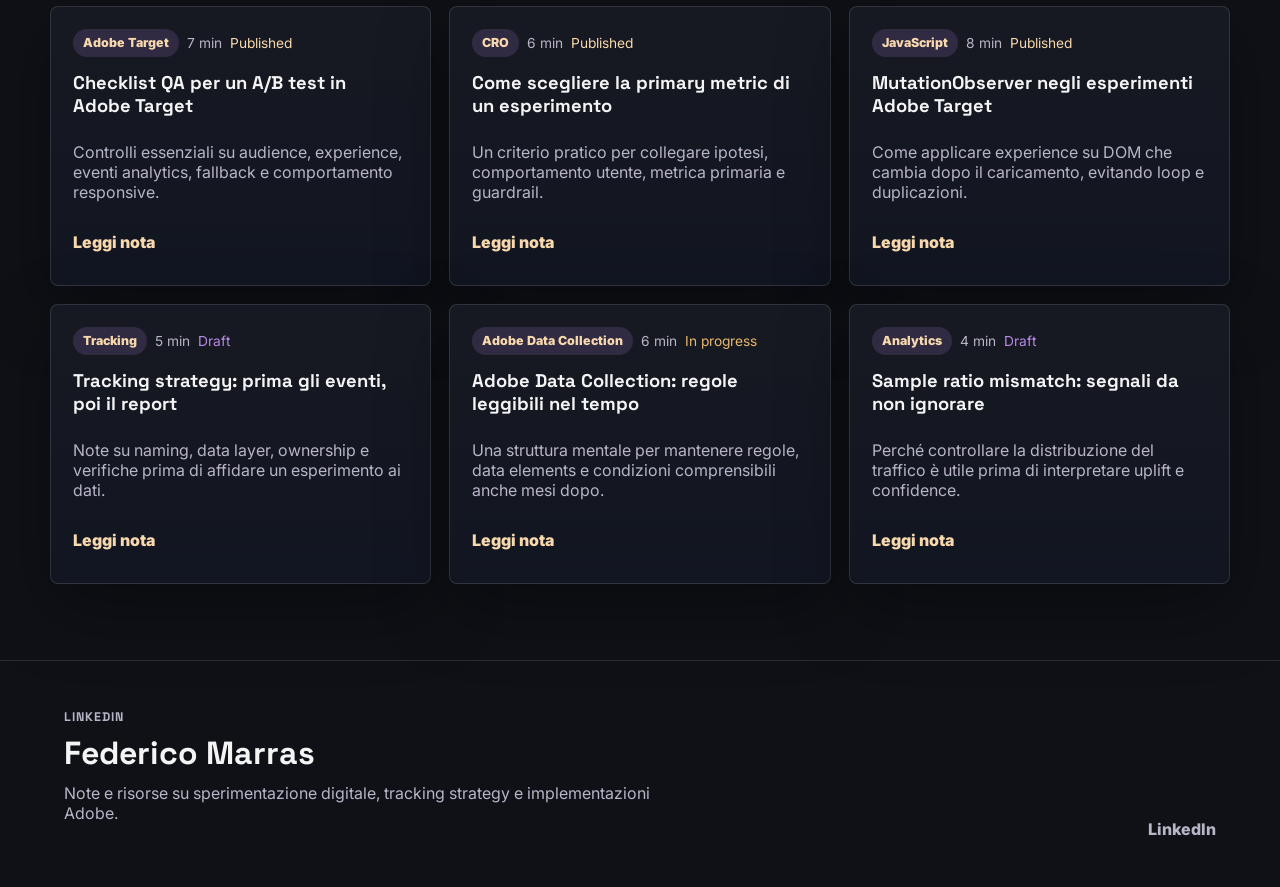
==== commit 34a219d2: "Replace tool pill band with logo cards" ====
--- a/index.html
+++ b/index.html
@@ -105,13 +105,54 @@
         </div>
       </section>
 
-      <section class="signal-band" aria-label="Temi principali">
-        <span>Adobe Target</span>
-        <span>Adobe Analytics</span>
-        <span>Data Collection</span>
-        <span>CRO</span>
-        <span>JavaScript</span>
-        <span>DOM</span>
+      <section class="tool-band" aria-label="Strumenti principali">
+        <div class="tool-logo-card" aria-label="Adobe Data Collection">
+          <span class="tool-logo-mark adobe-mark" aria-hidden="true">
+            <svg viewBox="0 0 32 32" focusable="false">
+              <path d="M5 4h9.2L5 26.5V4Zm12.8 0H27v22.5L17.8 4Zm-3.1 14.2 2.2 5.4h-4.6l2.4-5.4Z"/>
+            </svg>
+          </span>
+          <span class="tool-logo-copy">
+            <strong>Adobe</strong>
+            <span>Data Collection</span>
+          </span>
+        </div>
+
+        <div class="tool-logo-card" aria-label="Adobe Target">
+          <span class="tool-logo-mark adobe-mark" aria-hidden="true">
+            <svg viewBox="0 0 32 32" focusable="false">
+              <path d="M5 4h9.2L5 26.5V4Zm12.8 0H27v22.5L17.8 4Zm-3.1 14.2 2.2 5.4h-4.6l2.4-5.4Z"/>
+            </svg>
+          </span>
+          <span class="tool-logo-copy">
+            <strong>Adobe</strong>
+            <span>Target</span>
+          </span>
+        </div>
+
+        <div class="tool-logo-card" aria-label="Adobe Analytics">
+          <span class="tool-logo-mark adobe-mark" aria-hidden="true">
+            <svg viewBox="0 0 32 32" focusable="false">
+              <path d="M5 4h9.2L5 26.5V4Zm12.8 0H27v22.5L17.8 4Zm-3.1 14.2 2.2 5.4h-4.6l2.4-5.4Z"/>
+            </svg>
+          </span>
+          <span class="tool-logo-copy">
+            <strong>Adobe</strong>
+            <span>Analytics</span>
+          </span>
+        </div>
+
+        <div class="tool-logo-card" aria-label="Dynamic Yield">
+          <span class="tool-logo-mark dynamic-yield-mark" aria-hidden="true">
+            <svg viewBox="0 0 32 32" focusable="false">
+              <path d="M7 7h8.7c5.5 0 9.3 3.6 9.3 9s-3.8 9-9.3 9H7V7Zm5.1 4.6v8.8h3.2c2.6 0 4.4-1.7 4.4-4.4s-1.8-4.4-4.4-4.4h-3.2Z"/>
+            </svg>
+          </span>
+          <span class="tool-logo-copy">
+            <strong>Dynamic</strong>
+            <span>Yield</span>
+          </span>
+        </div>
       </section>
 
       <section id="workflow" class="section-shell workflow-section">
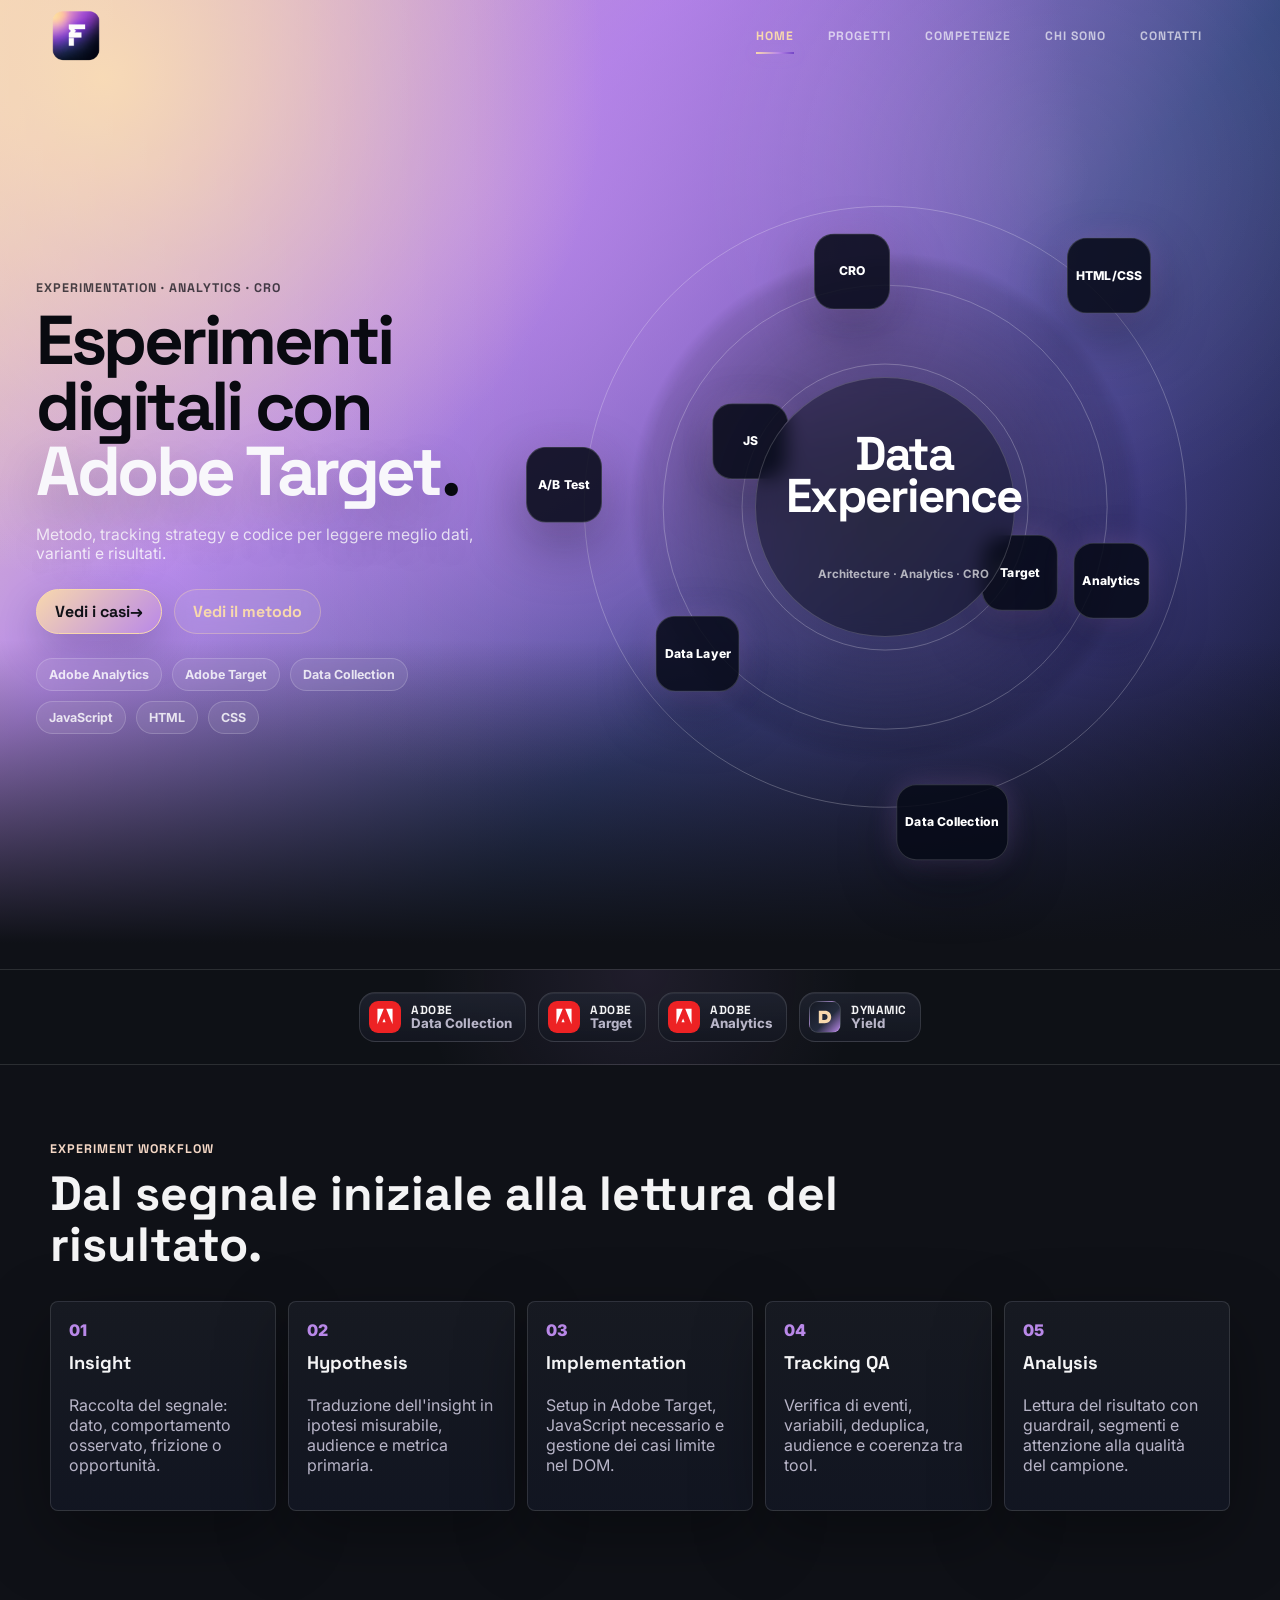
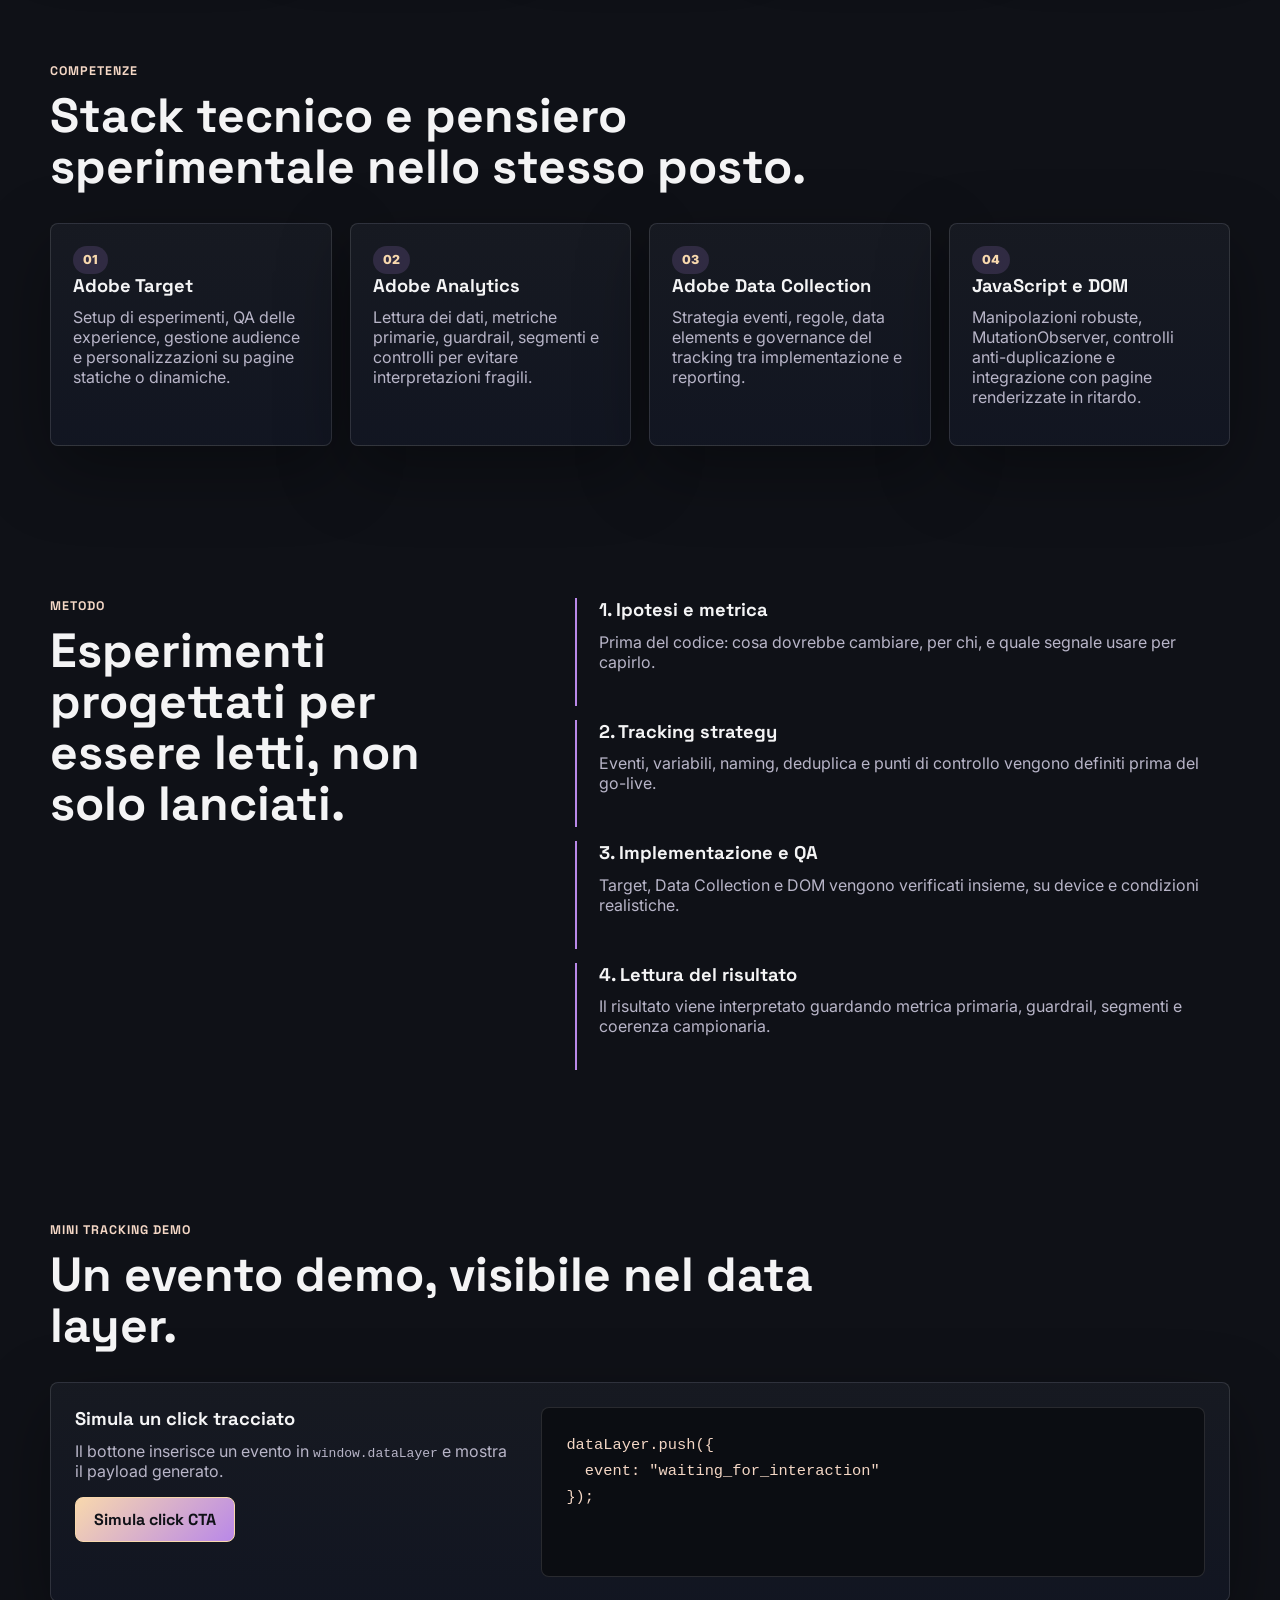
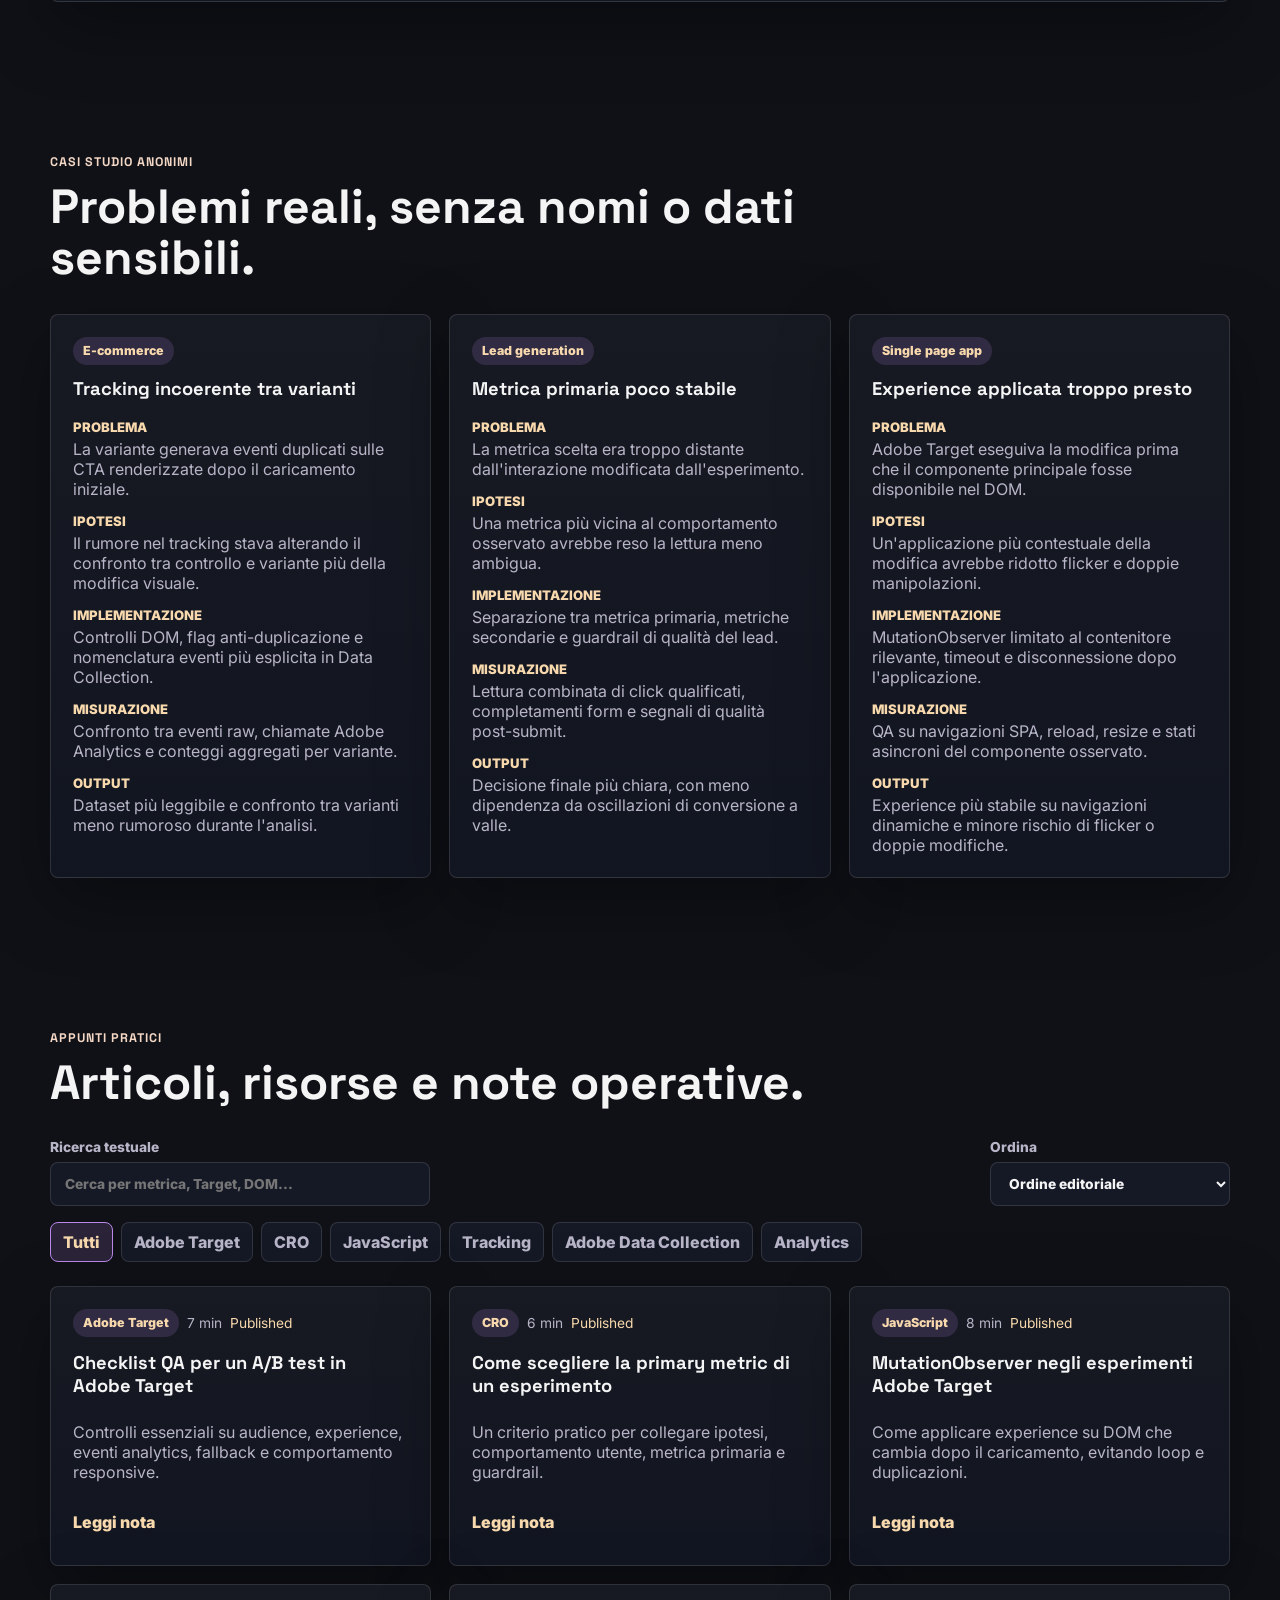
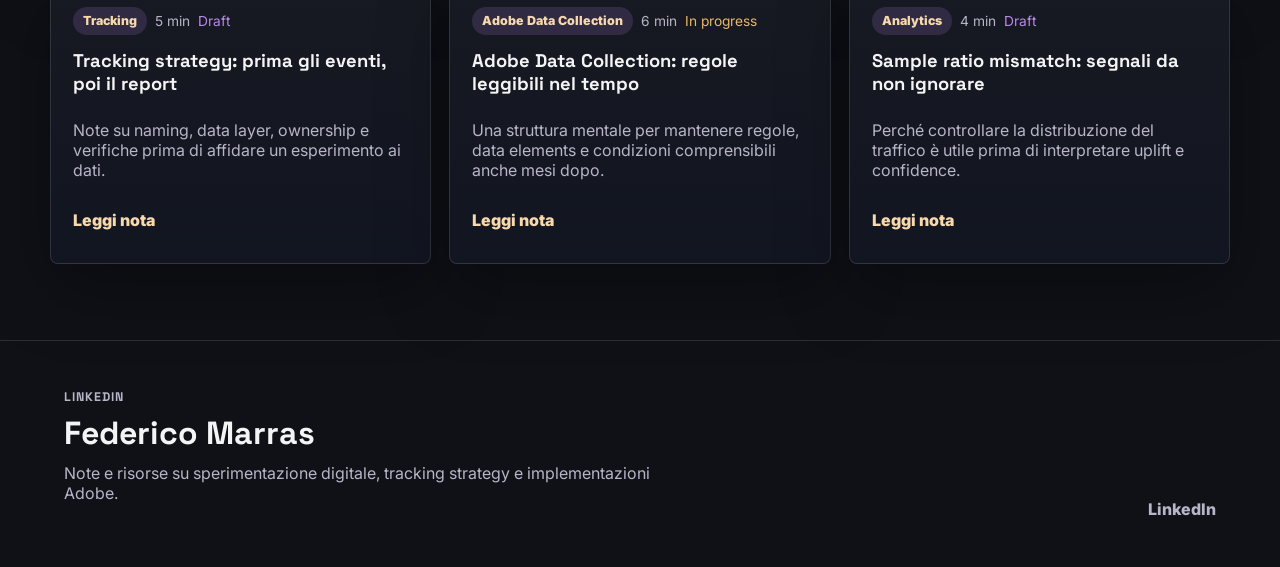
==== commit 639b6f6d: "Load tool logo styles" ====
--- a/index.html
+++ b/index.html
@@ -11,6 +11,7 @@
     <link rel="icon" type="image/png" href="/assets/img/logo.png?v=7">
     <link rel="apple-touch-icon" href="/assets/img/logo.png?v=7">
     <link rel="stylesheet" href="/assets/css/style.css?v=5">
+    <link rel="stylesheet" href="/assets/css/tool-logos.css?v=1">
     <link rel="stylesheet" href="/assets/css/nav-editorial.css?v=5">
     <link rel="stylesheet" href="/assets/css/nav-logo.css?v=5">
     <link rel="stylesheet" href="/assets/css/nav-logo-size.css?v=6">
--- a/assets/css/tool-logos.css
+++ b/assets/css/tool-logos.css
@@ -0,0 +1,95 @@
+.tool-band {
+  display: flex;
+  align-items: center;
+  flex-wrap: wrap;
+  justify-content: center;
+  gap: 12px;
+  padding: 22px 20px;
+  border-block: 1px solid var(--line);
+  background:
+    radial-gradient(circle at 50% 0%, rgba(185, 136, 232, 0.10), transparent 34%),
+    rgba(15, 17, 23, 0.72);
+}
+
+.tool-logo-card {
+  display: inline-flex;
+  align-items: center;
+  gap: 10px;
+  min-height: 48px;
+  padding: 8px 13px 8px 9px;
+  border: 1px solid rgba(255, 255, 255, 0.12);
+  border-radius: 16px;
+  background: linear-gradient(180deg, rgba(32, 36, 49, 0.82), rgba(20, 23, 33, 0.9));
+  color: var(--ink);
+  box-shadow: inset 0 1px 0 rgba(255, 255, 255, 0.06);
+  transition: transform 0.2s ease, border-color 0.2s ease, background 0.2s ease;
+}
+
+.tool-logo-card:hover {
+  transform: translateY(-2px);
+  border-color: rgba(185, 136, 232, 0.56);
+  background: linear-gradient(180deg, rgba(40, 34, 58, 0.9), rgba(19, 22, 32, 0.96));
+}
+
+.tool-logo-mark {
+  display: grid;
+  width: 32px;
+  height: 32px;
+  flex: 0 0 auto;
+  place-items: center;
+  overflow: hidden;
+  border-radius: 9px;
+}
+
+.tool-logo-mark svg {
+  width: 22px;
+  height: 22px;
+  fill: currentColor;
+}
+
+.adobe-mark {
+  background: #ed2224;
+  color: #ffffff;
+}
+
+.dynamic-yield-mark {
+  border: 1px solid rgba(255, 255, 255, 0.14);
+  background: linear-gradient(135deg, #161a24 0%, #242b3d 58%, #b988e8 100%);
+  color: #f8d8ad;
+}
+
+.tool-logo-copy {
+  display: grid;
+  gap: 1px;
+  line-height: 1;
+}
+
+.tool-logo-copy strong,
+.tool-logo-copy span {
+  white-space: nowrap;
+}
+
+.tool-logo-copy strong {
+  color: var(--ink);
+  font-family: "Space Grotesk", Inter, ui-sans-serif, system-ui, sans-serif;
+  font-size: 0.74rem;
+  letter-spacing: 0.04em;
+  text-transform: uppercase;
+}
+
+.tool-logo-copy span {
+  color: var(--muted);
+  font-size: 0.83rem;
+  font-weight: 750;
+}
+
+@media (max-width: 640px) {
+  .tool-band {
+    justify-content: flex-start;
+    padding-inline: 16px;
+  }
+
+  .tool-logo-card {
+    width: 100%;
+  }
+}
--- a/assets/css/nav-logo-size.css
+++ b/assets/css/nav-logo-size.css
@@ -221,3 +221,99 @@
   .node-ab,
   .node-code { transform: translate(-50%, -50%) rotate(var(--angle, 78deg)) translateX(190px) rotate(calc(-1 * var(--angle, 78deg))) !important; }
 }
+
+.tool-band {
+  display: flex;
+  align-items: center;
+  flex-wrap: wrap;
+  justify-content: center;
+  gap: 12px;
+  padding: 22px 20px;
+  border-block: 1px solid var(--line);
+  background:
+    radial-gradient(circle at 50% 0%, rgba(185, 136, 232, 0.10), transparent 34%),
+    rgba(15, 17, 23, 0.72);
+}
+
+.tool-logo-card {
+  display: inline-flex;
+  align-items: center;
+  gap: 10px;
+  min-height: 48px;
+  padding: 8px 13px 8px 9px;
+  border: 1px solid rgba(255, 255, 255, 0.12);
+  border-radius: 16px;
+  background: linear-gradient(180deg, rgba(32, 36, 49, 0.82), rgba(20, 23, 33, 0.9));
+  color: var(--ink);
+  box-shadow: inset 0 1px 0 rgba(255, 255, 255, 0.06);
+  transition: transform 0.2s ease, border-color 0.2s ease, background 0.2s ease;
+}
+
+.tool-logo-card:hover {
+  transform: translateY(-2px);
+  border-color: rgba(185, 136, 232, 0.56);
+  background: linear-gradient(180deg, rgba(40, 34, 58, 0.9), rgba(19, 22, 32, 0.96));
+}
+
+.tool-logo-mark {
+  display: grid;
+  width: 32px;
+  height: 32px;
+  flex: 0 0 auto;
+  place-items: center;
+  overflow: hidden;
+  border-radius: 9px;
+}
+
+.tool-logo-mark svg {
+  width: 22px;
+  height: 22px;
+  fill: currentColor;
+}
+
+.adobe-mark {
+  background: #ed2224;
+  color: #ffffff;
+}
+
+.dynamic-yield-mark {
+  border: 1px solid rgba(255, 255, 255, 0.14);
+  background: linear-gradient(135deg, #161a24 0%, #242b3d 58%, #b988e8 100%);
+  color: #f8d8ad;
+}
+
+.tool-logo-copy {
+  display: grid;
+  gap: 1px;
+  line-height: 1;
+}
+
+.tool-logo-copy strong,
+.tool-logo-copy span {
+  white-space: nowrap;
+}
+
+.tool-logo-copy strong {
+  color: var(--ink);
+  font-family: "Space Grotesk", Inter, ui-sans-serif, system-ui, sans-serif;
+  font-size: 0.74rem;
+  letter-spacing: 0.04em;
+  text-transform: uppercase;
+}
+
+.tool-logo-copy span {
+  color: var(--muted);
+  font-size: 0.83rem;
+  font-weight: 750;
+}
+
+@media (max-width: 640px) {
+  .tool-band {
+    justify-content: flex-start;
+    padding-inline: 16px;
+  }
+
+  .tool-logo-card {
+    width: 100%;
+  }
+}
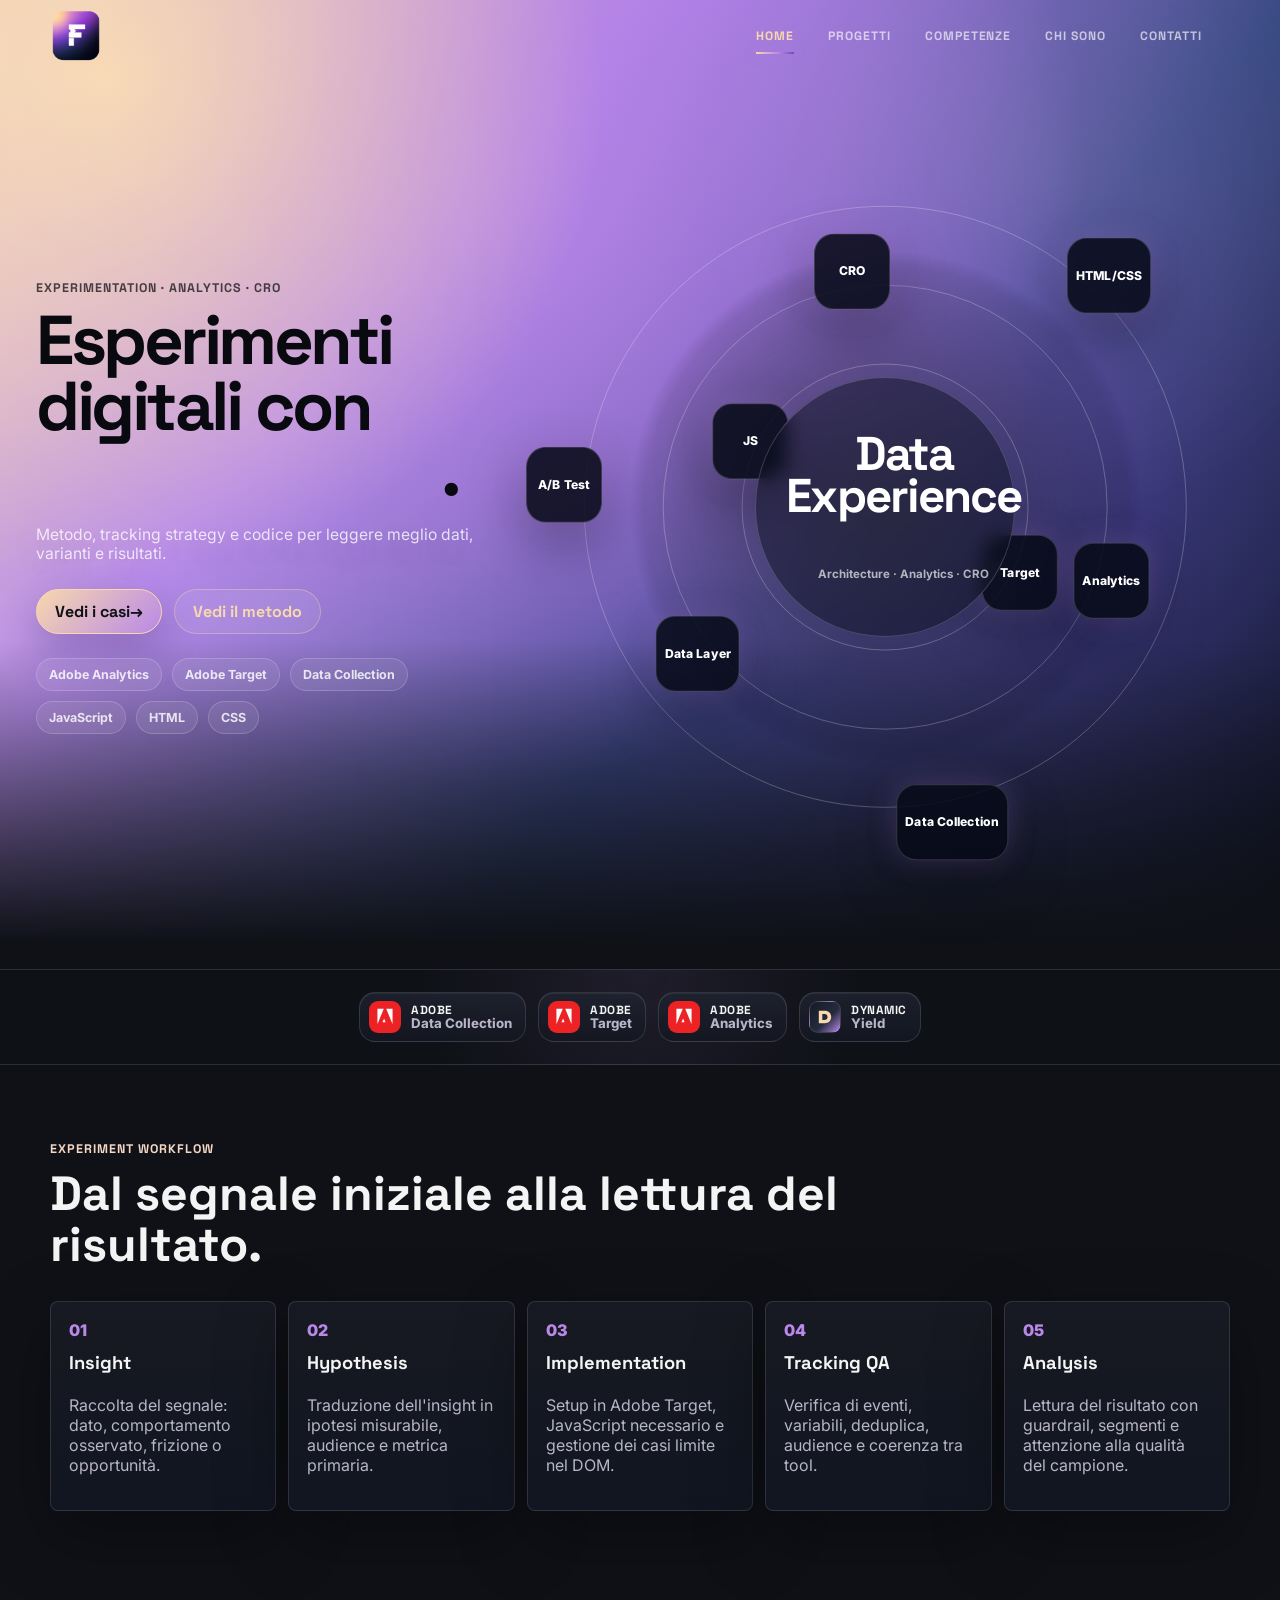
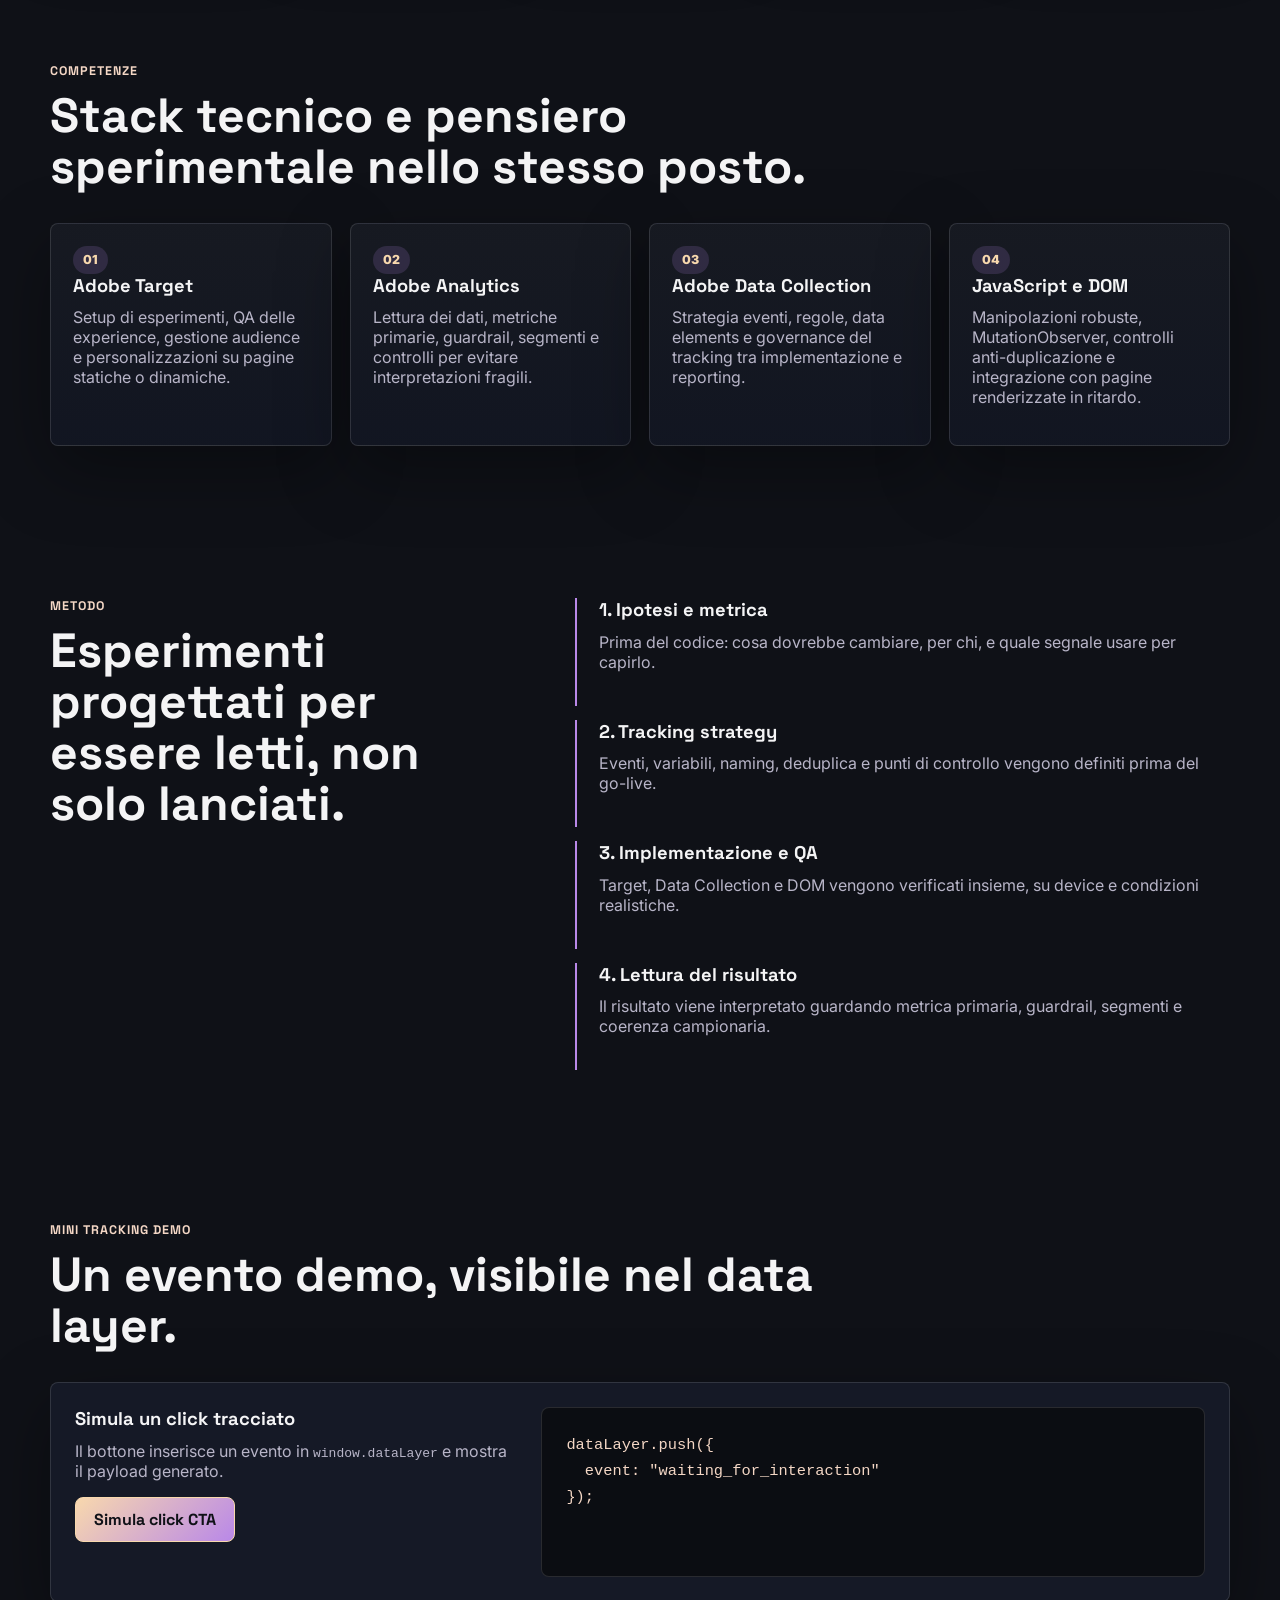
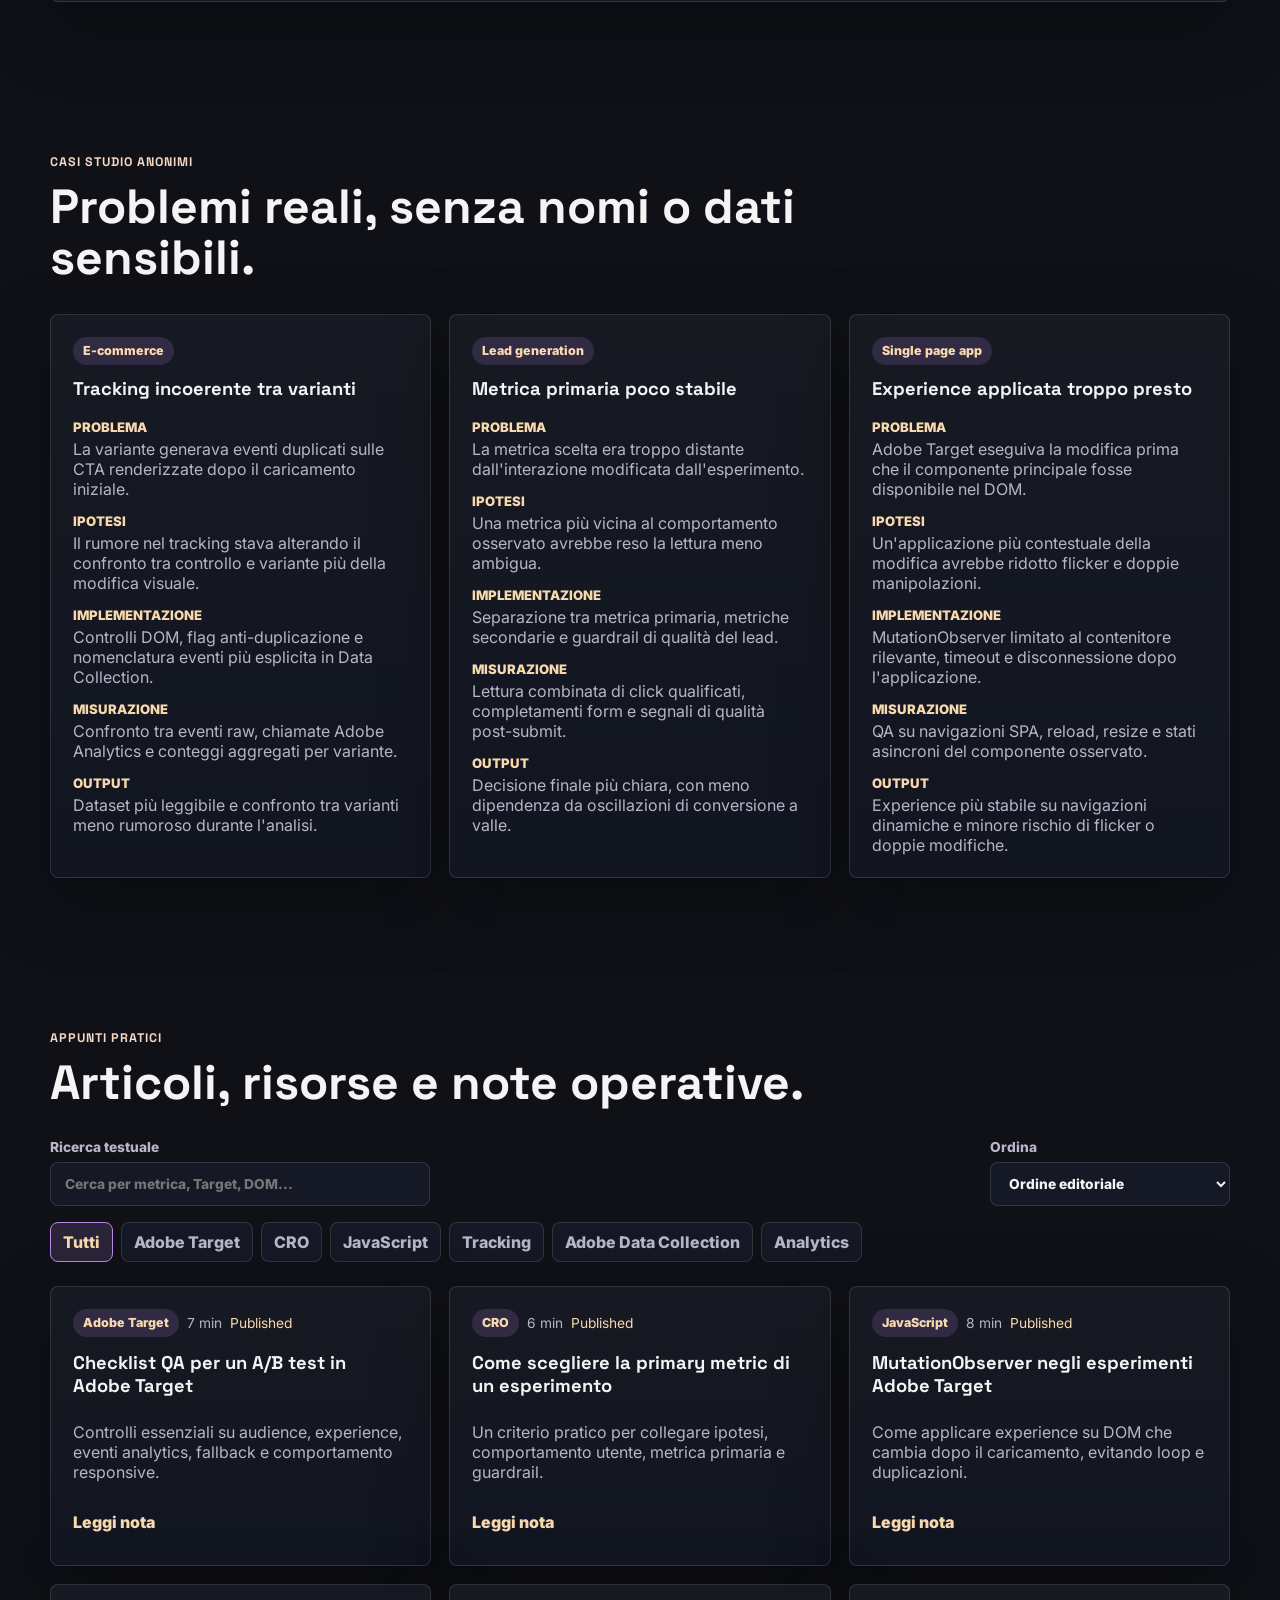
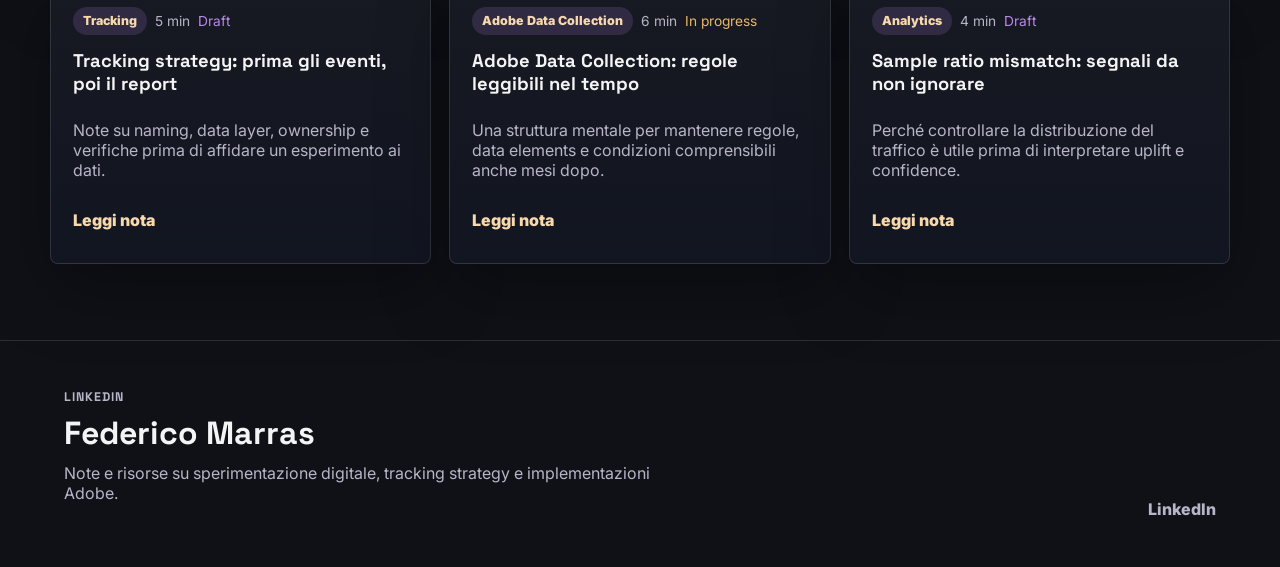
==== commit cff298d0: "Load final visual fixes" ====
--- a/index.html
+++ b/index.html
@@ -15,6 +15,7 @@
     <link rel="stylesheet" href="/assets/css/nav-editorial.css?v=5">
     <link rel="stylesheet" href="/assets/css/nav-logo.css?v=5">
     <link rel="stylesheet" href="/assets/css/nav-logo-size.css?v=6">
+    <link rel="stylesheet" href="/assets/css/visual-fixes.css?v=1">
   </head>
   <body id="top">
     <div class="scroll-progress" id="scroll-progress" aria-hidden="true"></div>
--- a/assets/css/nav-logo-size.css
+++ b/assets/css/nav-logo-size.css
@@ -14,6 +14,13 @@
   box-shadow: 0 0 18px rgba(185, 136, 232, 0.36) !important;
 }
 
+.site-header.is-scrolled {
+  background: rgba(7, 10, 24, 0.42) !important;
+  border-bottom-color: rgba(255, 255, 255, 0.08) !important;
+  backdrop-filter: blur(14px) !important;
+  -webkit-backdrop-filter: blur(14px) !important;
+}
+
 .nav-link {
   font-family: "Space Grotesk", Inter, ui-sans-serif, system-ui, sans-serif !important;
   font-size: 0.76rem !important;
@@ -88,10 +95,14 @@
 
 .hero-orbit {
   min-height: min(78vw, 780px) !important;
+  width: 100% !important;
+  justify-self: center !important;
+  overflow: visible !important;
 }
 
 .orbit-field {
   width: min(100%, 780px) !important;
+  margin-inline: auto !important;
 }
 
 .orbit-ring-one { width: 40% !important; height: 40% !important; }
@@ -137,7 +148,7 @@
 .case-card,
 .article-card,
 .workflow-grid article,
-.demo-card {
+demo-card {
   background: linear-gradient(180deg, rgba(23, 26, 34, 0.98), rgba(18, 22, 34, 0.98)) !important;
   border-color: rgba(255, 255, 255, 0.12) !important;
 }
--- a/assets/css/visual-fixes.css
+++ b/assets/css/visual-fixes.css
@@ -0,0 +1,46 @@
+/* Last-loaded visual corrections. */
+.site-header.is-scrolled:not(.is-open) {
+  border-bottom-color: rgba(255, 255, 255, 0.05) !important;
+  background: rgba(7, 10, 24, 0.24) !important;
+  backdrop-filter: blur(10px) saturate(1.05) !important;
+  -webkit-backdrop-filter: blur(10px) saturate(1.05) !important;
+}
+
+.hero-inner {
+  overflow: visible !important;
+}
+
+.hero-orbit {
+  --orbit-shift-x: 0px !important;
+  --orbit-shift-y: 0px !important;
+  width: min(100%, 820px) !important;
+  max-width: 820px !important;
+  margin-inline: auto !important;
+  justify-self: center !important;
+  place-items: center !important;
+  transform: none !important;
+}
+
+.orbit-field {
+  width: min(100%, 760px) !important;
+  margin-inline: auto !important;
+}
+
+@media (max-width: 1180px) {
+  .hero-orbit {
+    width: min(100%, 760px) !important;
+    max-width: 760px !important;
+  }
+}
+
+@media (max-width: 760px) {
+  .hero-orbit {
+    width: 100% !important;
+    max-width: 500px !important;
+    min-height: 500px !important;
+  }
+
+  .orbit-field {
+    width: min(100%, 470px) !important;
+  }
+}
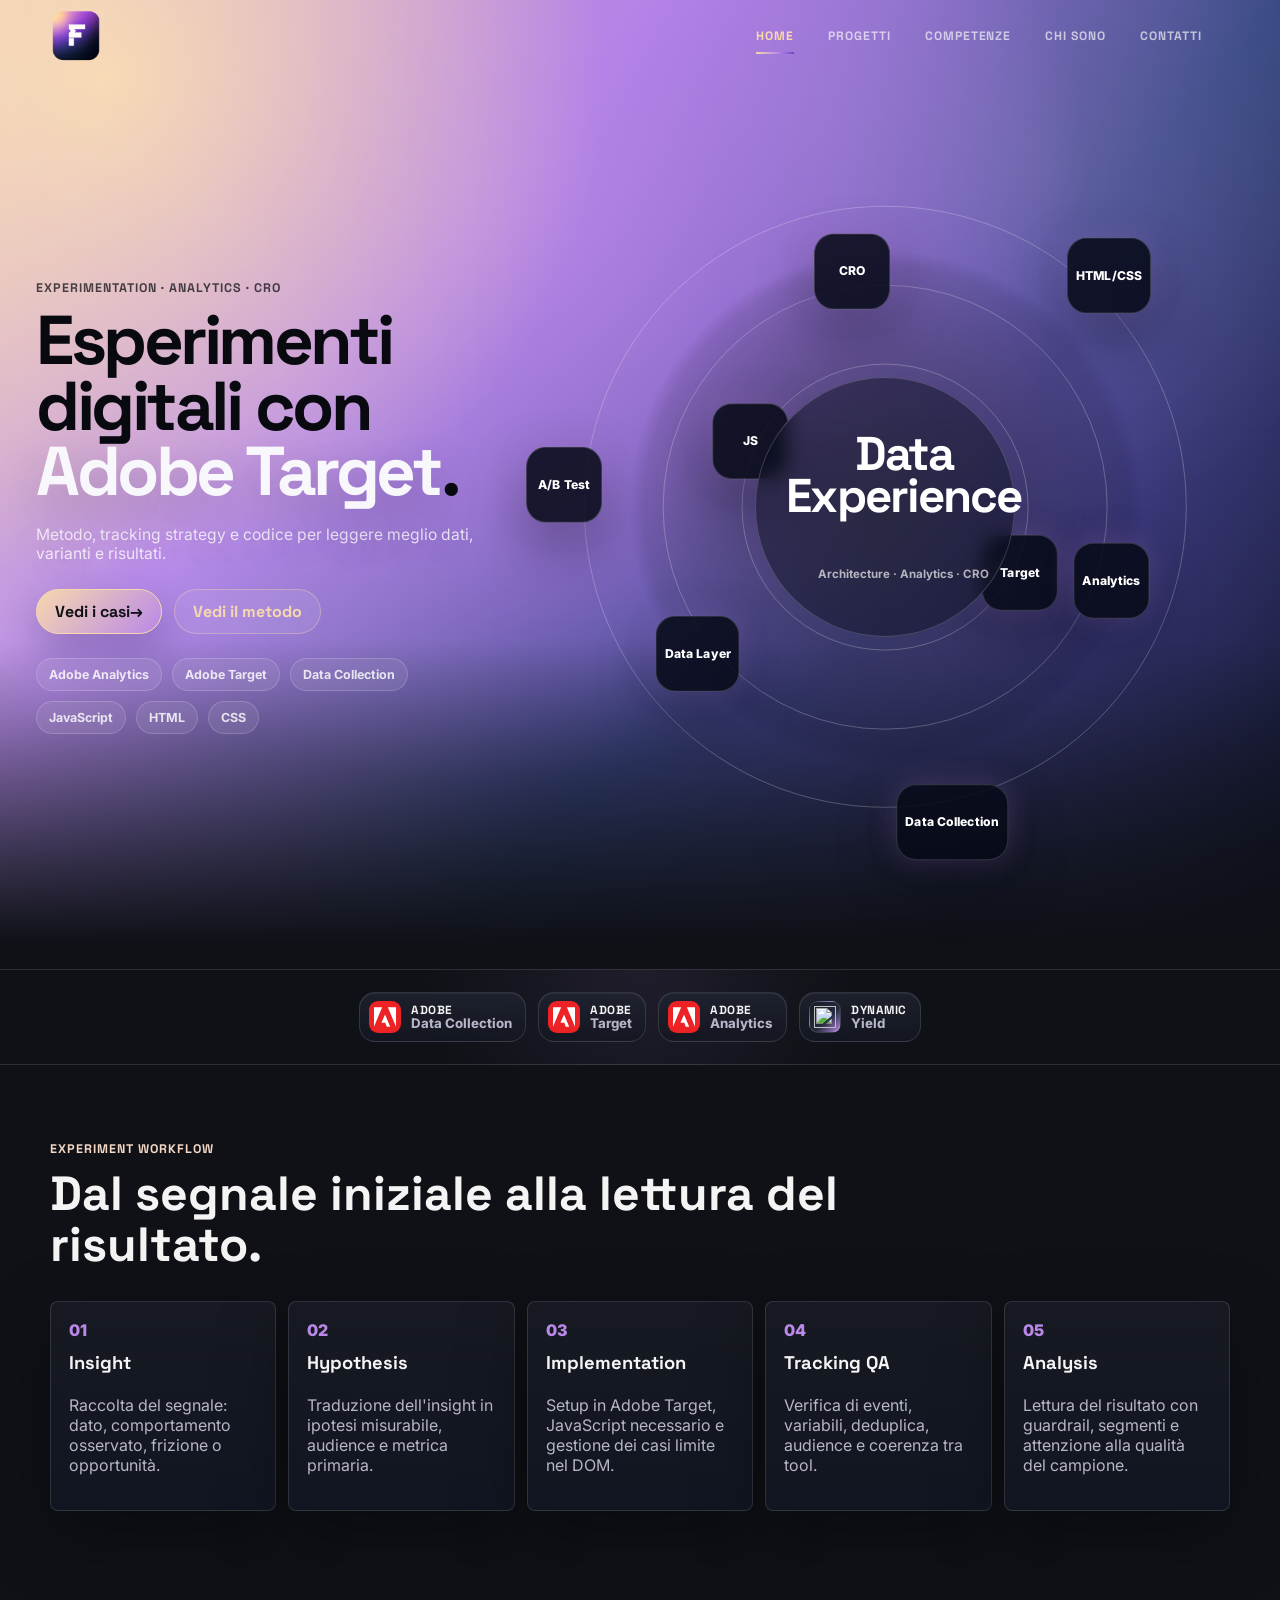
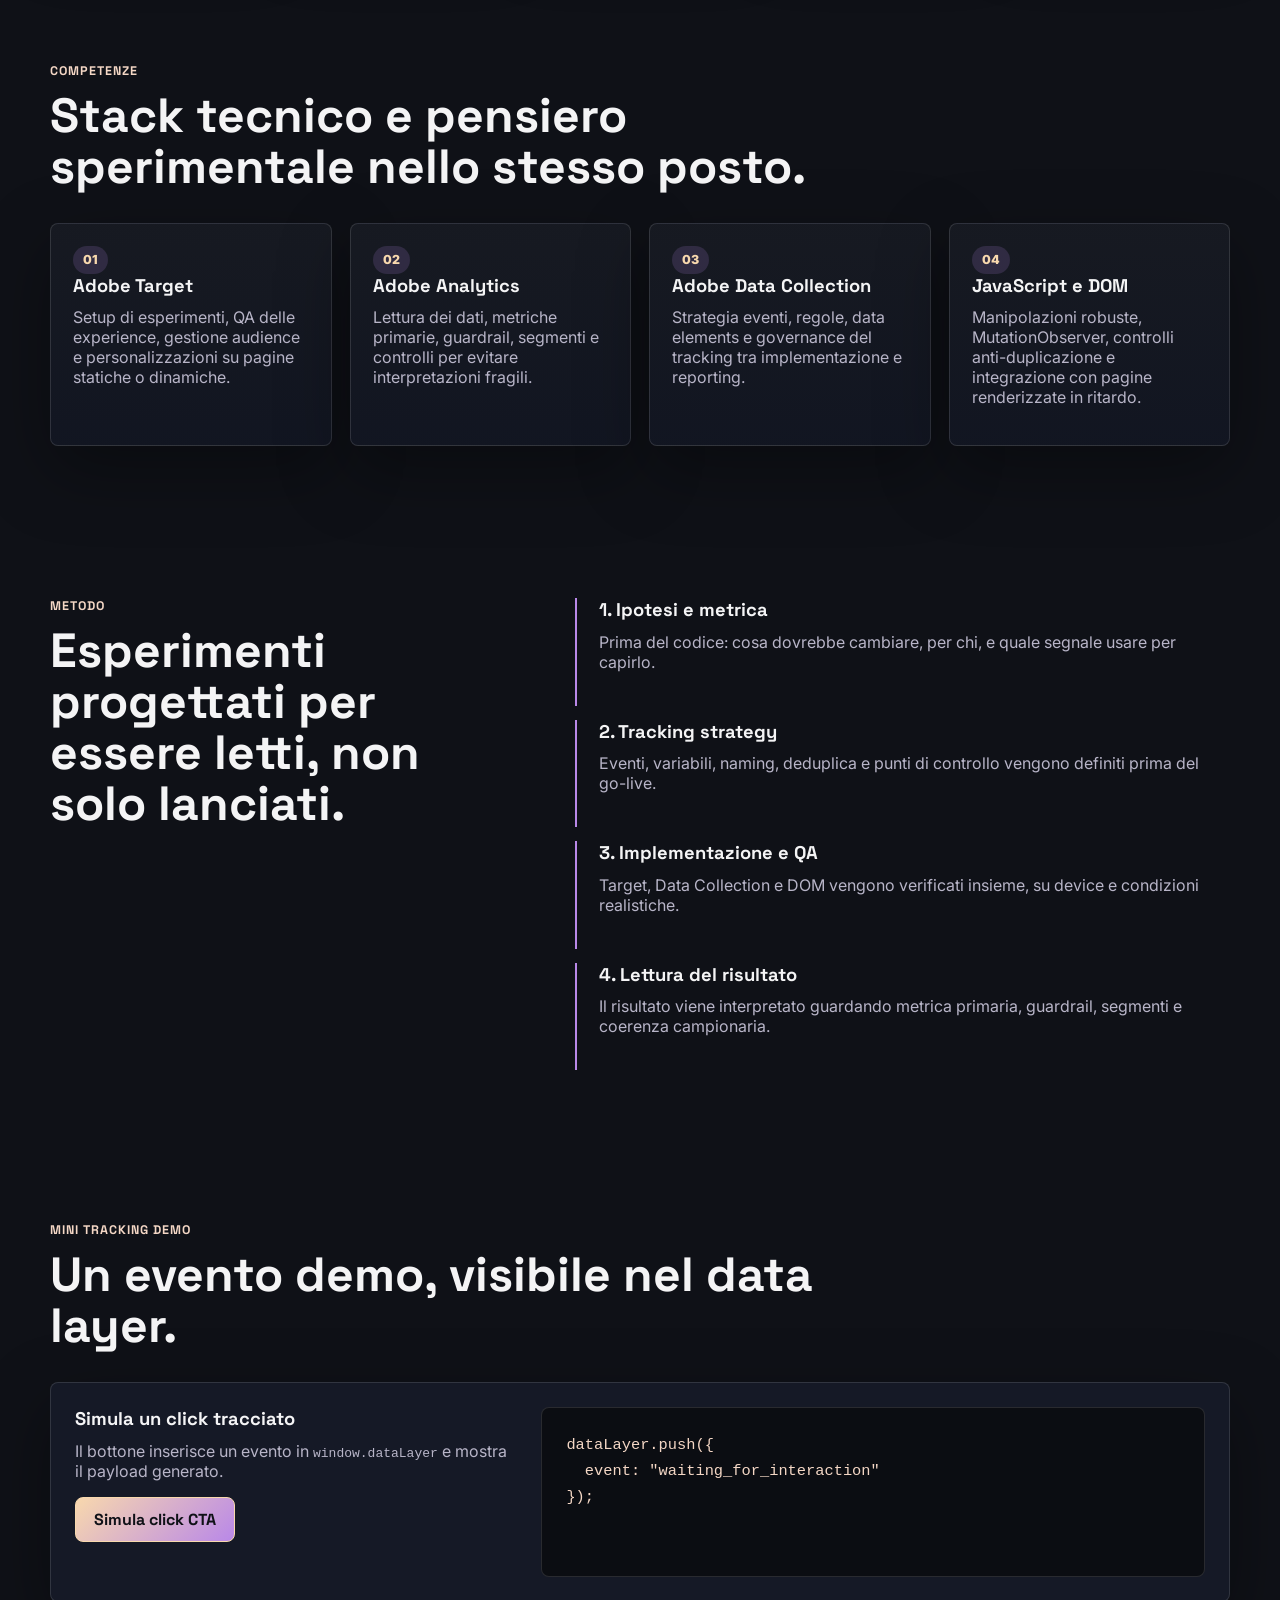
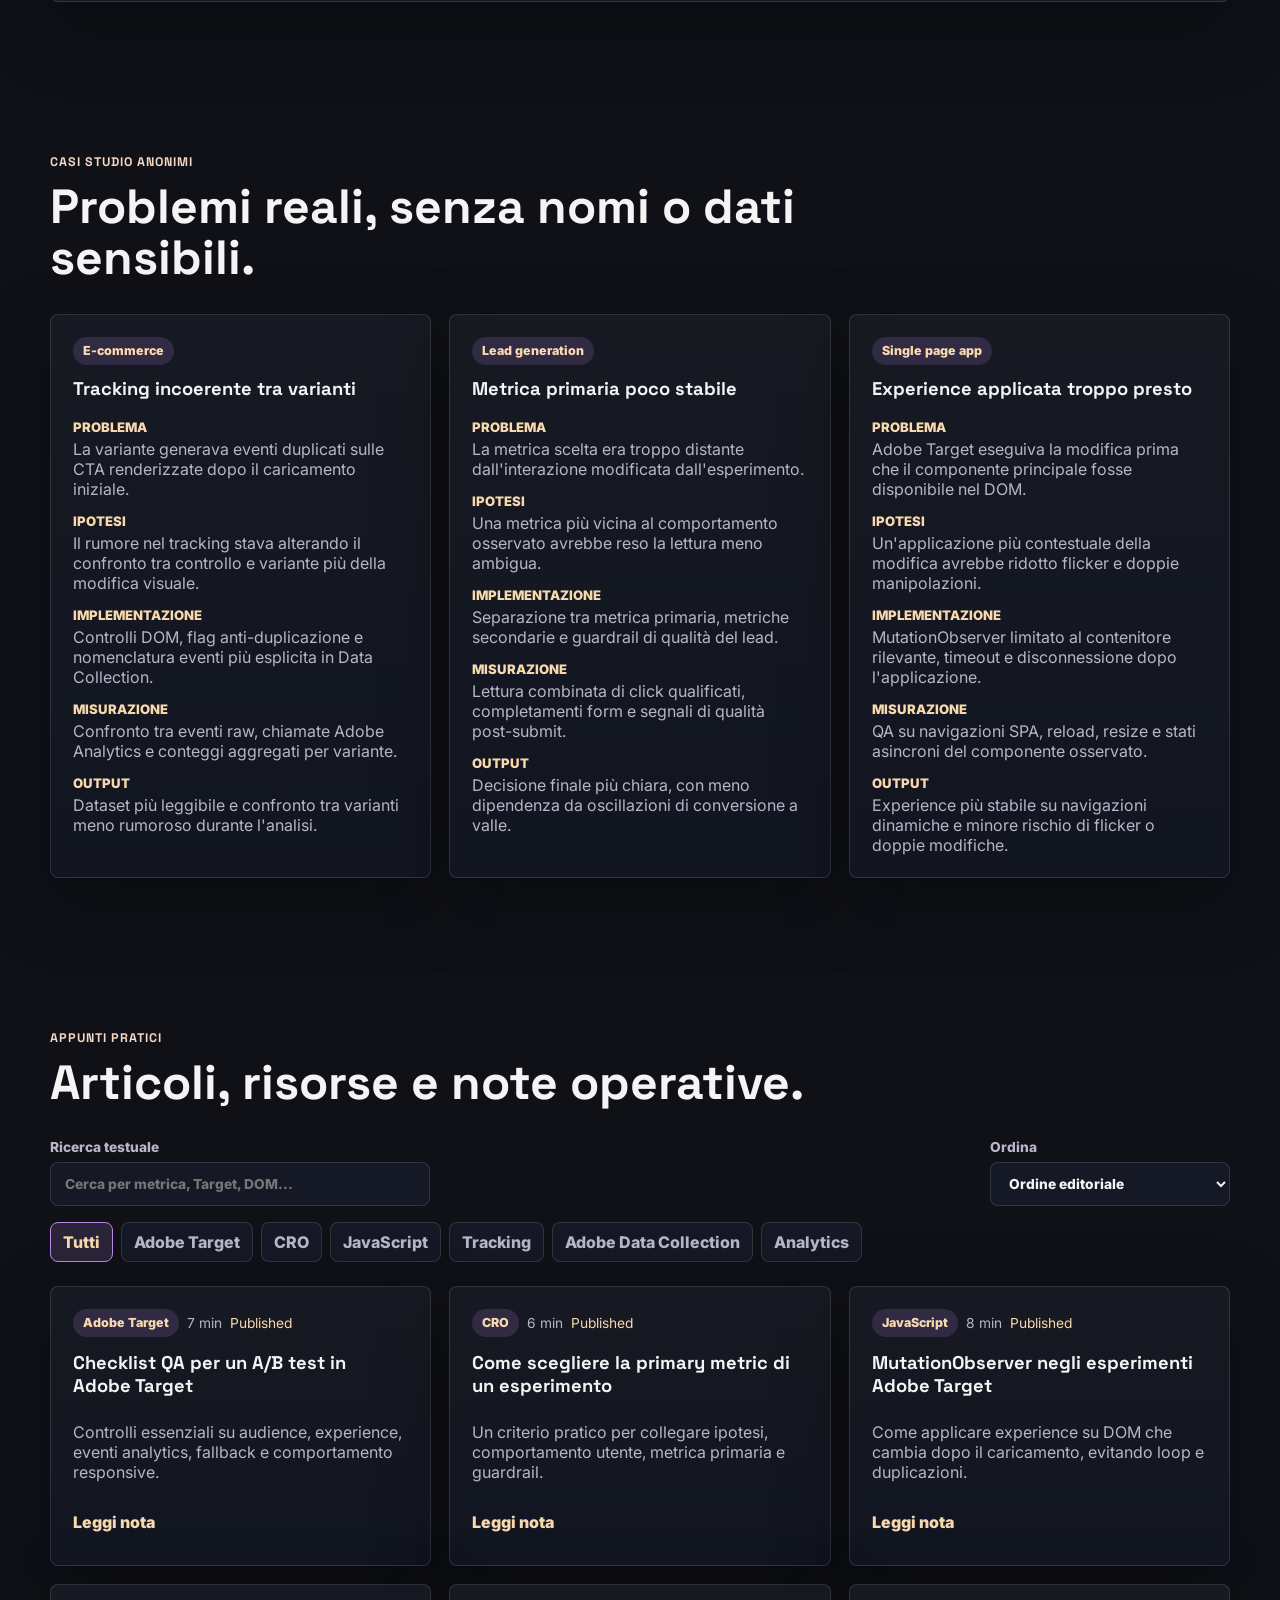
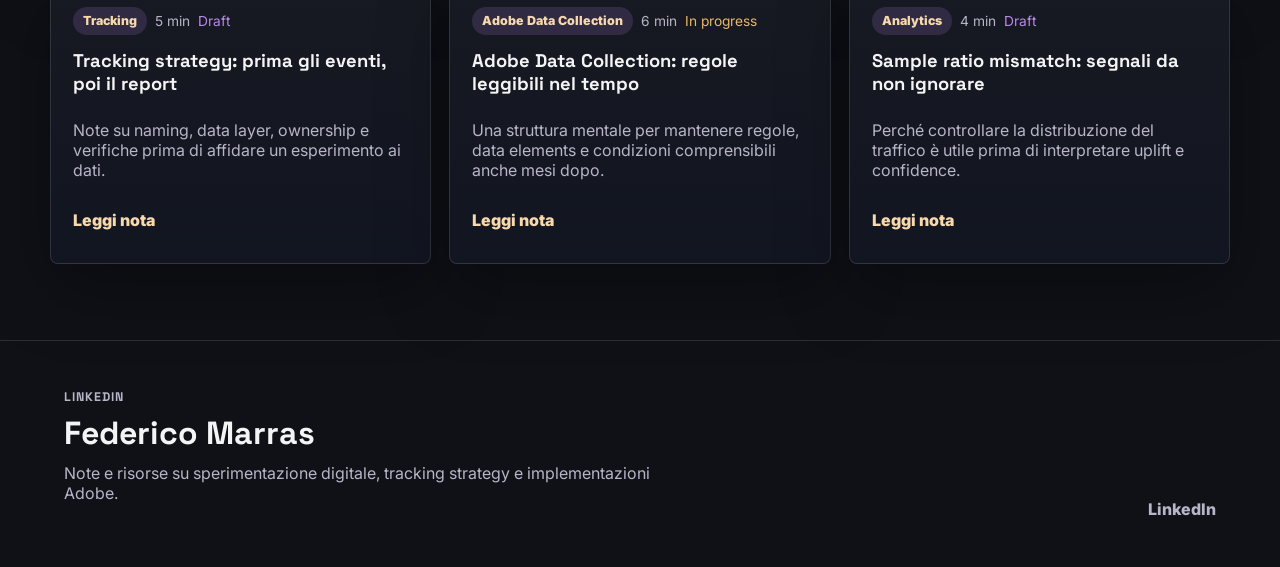
==== commit 26c26bce: "Use real logo assets in tool band" ====
--- a/index.html
+++ b/index.html
@@ -11,11 +11,11 @@
     <link rel="icon" type="image/png" href="/assets/img/logo.png?v=7">
     <link rel="apple-touch-icon" href="/assets/img/logo.png?v=7">
     <link rel="stylesheet" href="/assets/css/style.css?v=5">
-    <link rel="stylesheet" href="/assets/css/tool-logos.css?v=1">
+    <link rel="stylesheet" href="/assets/css/tool-logos.css?v=2">
     <link rel="stylesheet" href="/assets/css/nav-editorial.css?v=5">
     <link rel="stylesheet" href="/assets/css/nav-logo.css?v=5">
     <link rel="stylesheet" href="/assets/css/nav-logo-size.css?v=6">
-    <link rel="stylesheet" href="/assets/css/visual-fixes.css?v=1">
+    <link rel="stylesheet" href="/assets/css/visual-fixes.css?v=2">
   </head>
   <body id="top">
     <div class="scroll-progress" id="scroll-progress" aria-hidden="true"></div>
@@ -110,9 +110,7 @@
       <section class="tool-band" aria-label="Strumenti principali">
         <div class="tool-logo-card" aria-label="Adobe Data Collection">
           <span class="tool-logo-mark adobe-mark" aria-hidden="true">
-            <svg viewBox="0 0 32 32" focusable="false">
-              <path d="M5 4h9.2L5 26.5V4Zm12.8 0H27v22.5L17.8 4Zm-3.1 14.2 2.2 5.4h-4.6l2.4-5.4Z"/>
-            </svg>
+            <img src="/assets/img/tools/adobe.svg" alt="">
           </span>
           <span class="tool-logo-copy">
             <strong>Adobe</strong>
@@ -122,9 +120,7 @@
 
         <div class="tool-logo-card" aria-label="Adobe Target">
           <span class="tool-logo-mark adobe-mark" aria-hidden="true">
-            <svg viewBox="0 0 32 32" focusable="false">
-              <path d="M5 4h9.2L5 26.5V4Zm12.8 0H27v22.5L17.8 4Zm-3.1 14.2 2.2 5.4h-4.6l2.4-5.4Z"/>
-            </svg>
+            <img src="/assets/img/tools/adobe.svg" alt="">
           </span>
           <span class="tool-logo-copy">
             <strong>Adobe</strong>
@@ -134,9 +130,7 @@
 
         <div class="tool-logo-card" aria-label="Adobe Analytics">
           <span class="tool-logo-mark adobe-mark" aria-hidden="true">
-            <svg viewBox="0 0 32 32" focusable="false">
-              <path d="M5 4h9.2L5 26.5V4Zm12.8 0H27v22.5L17.8 4Zm-3.1 14.2 2.2 5.4h-4.6l2.4-5.4Z"/>
-            </svg>
+            <img src="/assets/img/tools/adobe.svg" alt="">
           </span>
           <span class="tool-logo-copy">
             <strong>Adobe</strong>
@@ -146,9 +140,7 @@
 
         <div class="tool-logo-card" aria-label="Dynamic Yield">
           <span class="tool-logo-mark dynamic-yield-mark" aria-hidden="true">
-            <svg viewBox="0 0 32 32" focusable="false">
-              <path d="M7 7h8.7c5.5 0 9.3 3.6 9.3 9s-3.8 9-9.3 9H7V7Zm5.1 4.6v8.8h3.2c2.6 0 4.4-1.7 4.4-4.4s-1.8-4.4-4.4-4.4h-3.2Z"/>
-            </svg>
+            <img src="https://www.dynamicyield.com/favicon.ico" alt="">
           </span>
           <span class="tool-logo-copy">
             <strong>Dynamic</strong>
--- a/assets/css/tool-logos.css
+++ b/assets/css/tool-logos.css
@@ -41,15 +41,24 @@
   border-radius: 9px;
 }
 
-.tool-logo-mark svg {
+.tool-logo-mark svg,
+.tool-logo-mark img {
   width: 22px;
   height: 22px;
+  object-fit: contain;
+}
+
+.tool-logo-mark svg {
   fill: currentColor;
 }
 
 .adobe-mark {
   background: #ed2224;
   color: #ffffff;
+}
+
+.adobe-mark img {
+  filter: brightness(0) invert(1);
 }
 
 .dynamic-yield-mark {
--- a/assets/css/visual-fixes.css
+++ b/assets/css/visual-fixes.css
@@ -26,6 +26,17 @@
   margin-inline: auto !important;
 }
 
+.tool-logo-mark img {
+  display: block;
+  width: 22px;
+  height: 22px;
+  object-fit: contain;
+}
+
+.adobe-mark img {
+  filter: brightness(0) invert(1);
+}
+
 @media (max-width: 1180px) {
   .hero-orbit {
     width: min(100%, 760px) !important;
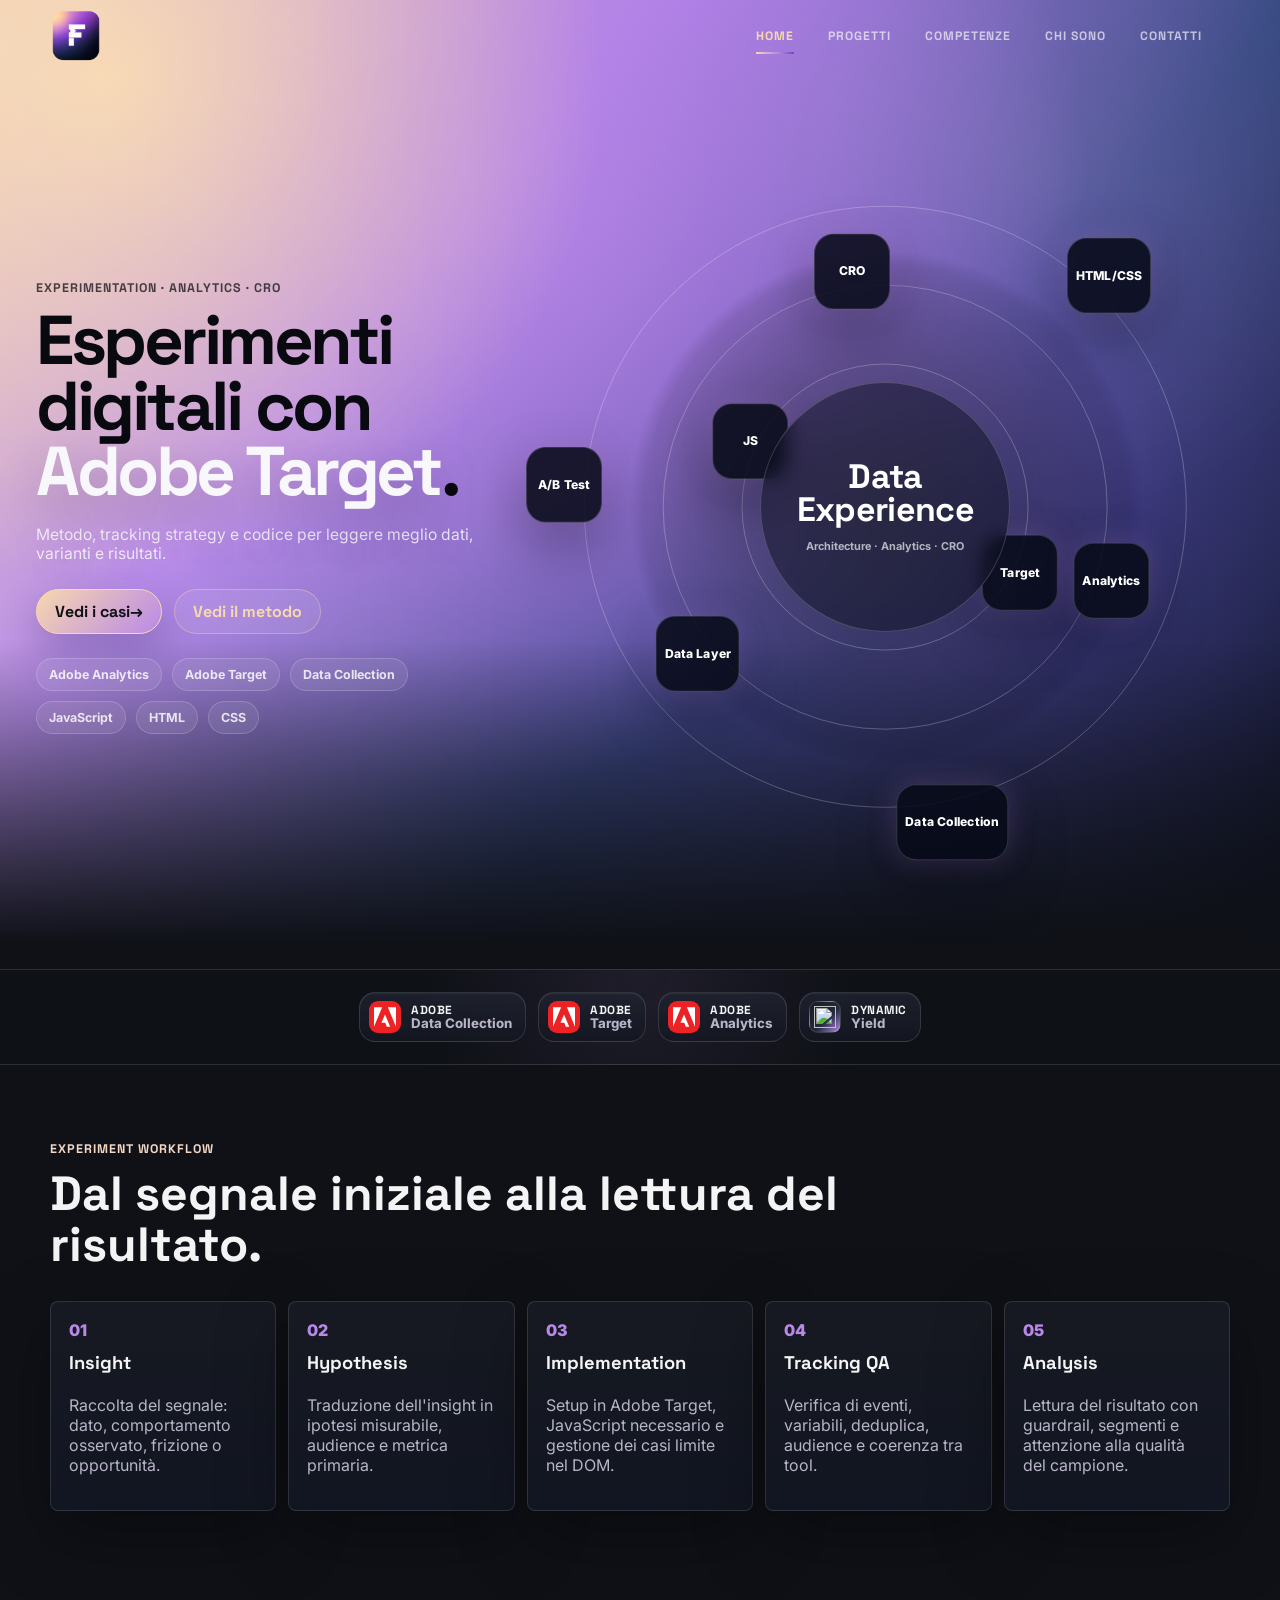
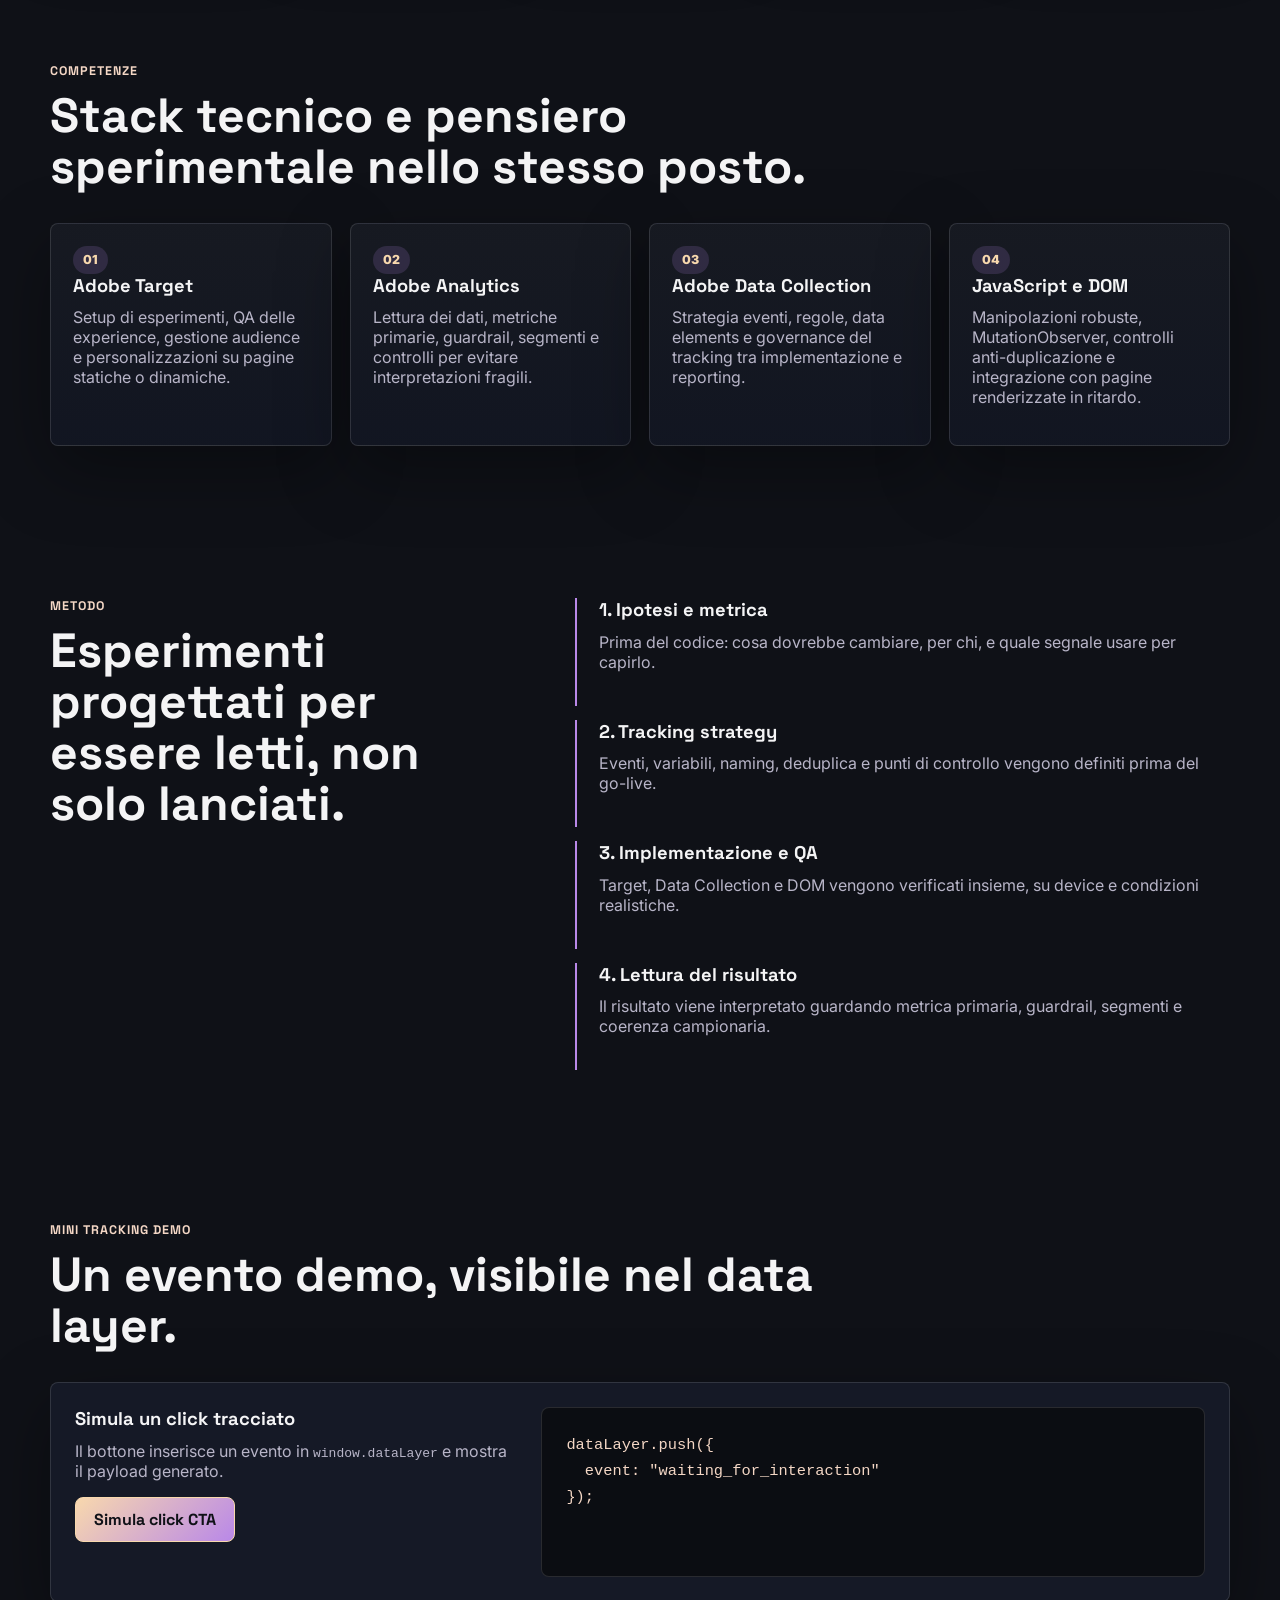
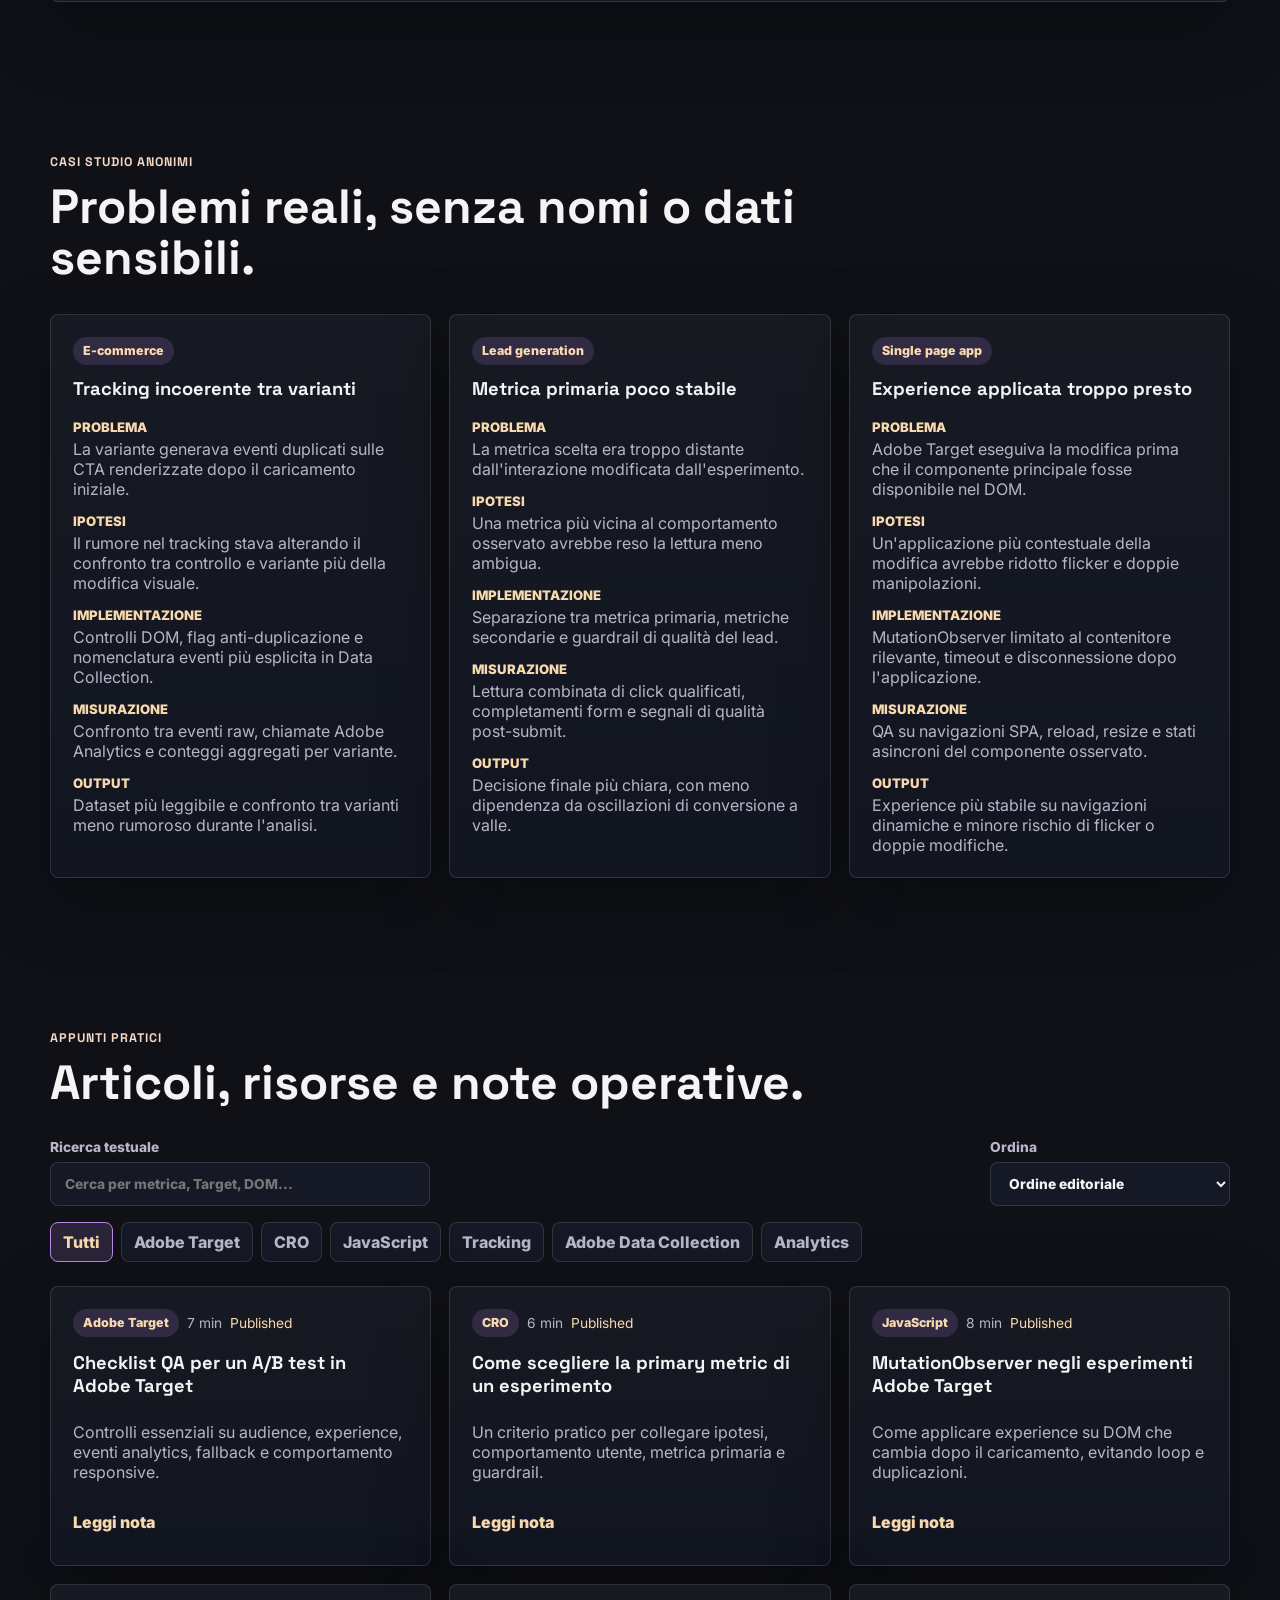
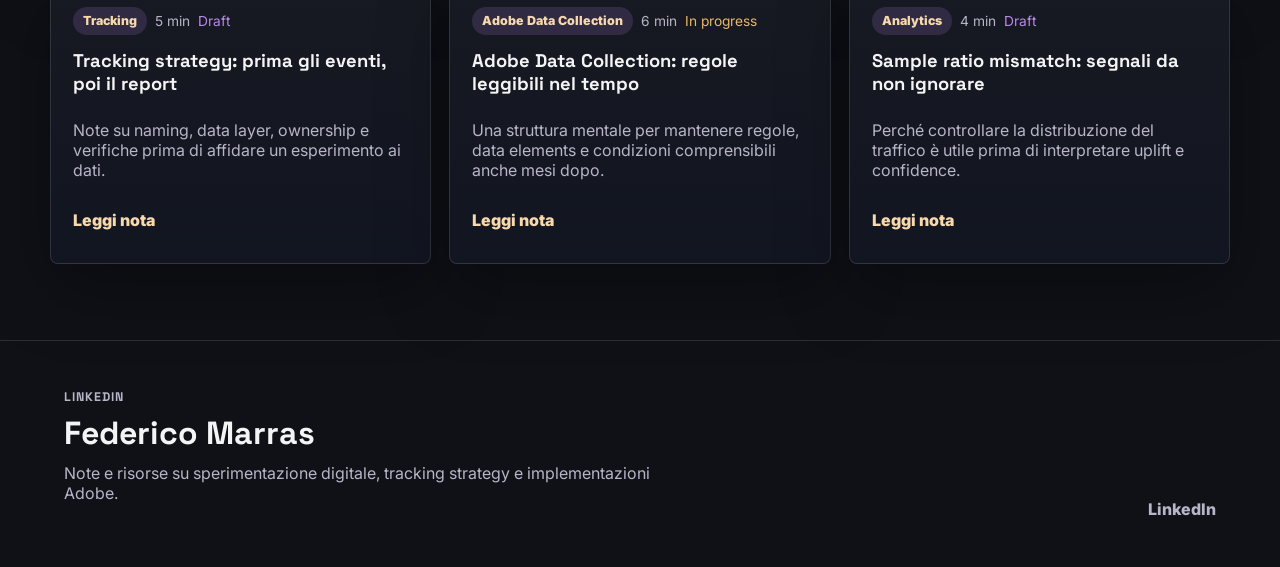
==== commit 9e521518: "Bump visual fixes cache version" ====
--- a/index.html
+++ b/index.html
@@ -15,7 +15,7 @@
     <link rel="stylesheet" href="/assets/css/nav-editorial.css?v=5">
     <link rel="stylesheet" href="/assets/css/nav-logo.css?v=5">
     <link rel="stylesheet" href="/assets/css/nav-logo-size.css?v=6">
-    <link rel="stylesheet" href="/assets/css/visual-fixes.css?v=2">
+    <link rel="stylesheet" href="/assets/css/visual-fixes.css?v=3">
   </head>
   <body id="top">
     <div class="scroll-progress" id="scroll-progress" aria-hidden="true"></div>
--- a/assets/css/visual-fixes.css
+++ b/assets/css/visual-fixes.css
@@ -24,6 +24,32 @@
 .orbit-field {
   width: min(100%, 760px) !important;
   margin-inline: auto !important;
+}
+
+.orbit-core {
+  display: flex !important;
+  width: 250px !important;
+  height: 250px !important;
+  align-items: center !important;
+  justify-content: center !important;
+  flex-direction: column !important;
+  gap: 14px !important;
+  text-align: center !important;
+}
+
+.orbit-core strong {
+  max-width: 210px !important;
+  font-size: clamp(2rem, 2.65vw, 3.05rem) !important;
+  line-height: 0.98 !important;
+  letter-spacing: -0.02em !important;
+  text-align: center !important;
+}
+
+.orbit-core span {
+  max-width: 190px !important;
+  font-size: 0.68rem !important;
+  line-height: 1.25 !important;
+  text-align: center !important;
 }
 
 .tool-logo-mark img {
@@ -54,4 +80,20 @@
   .orbit-field {
     width: min(100%, 470px) !important;
   }
+
+  .orbit-core {
+    width: 156px !important;
+    height: 156px !important;
+    gap: 8px !important;
+  }
+
+  .orbit-core strong {
+    max-width: 132px !important;
+    font-size: clamp(1.55rem, 9vw, 2.1rem) !important;
+  }
+
+  .orbit-core span {
+    max-width: 128px !important;
+    font-size: 0.58rem !important;
+  }
 }
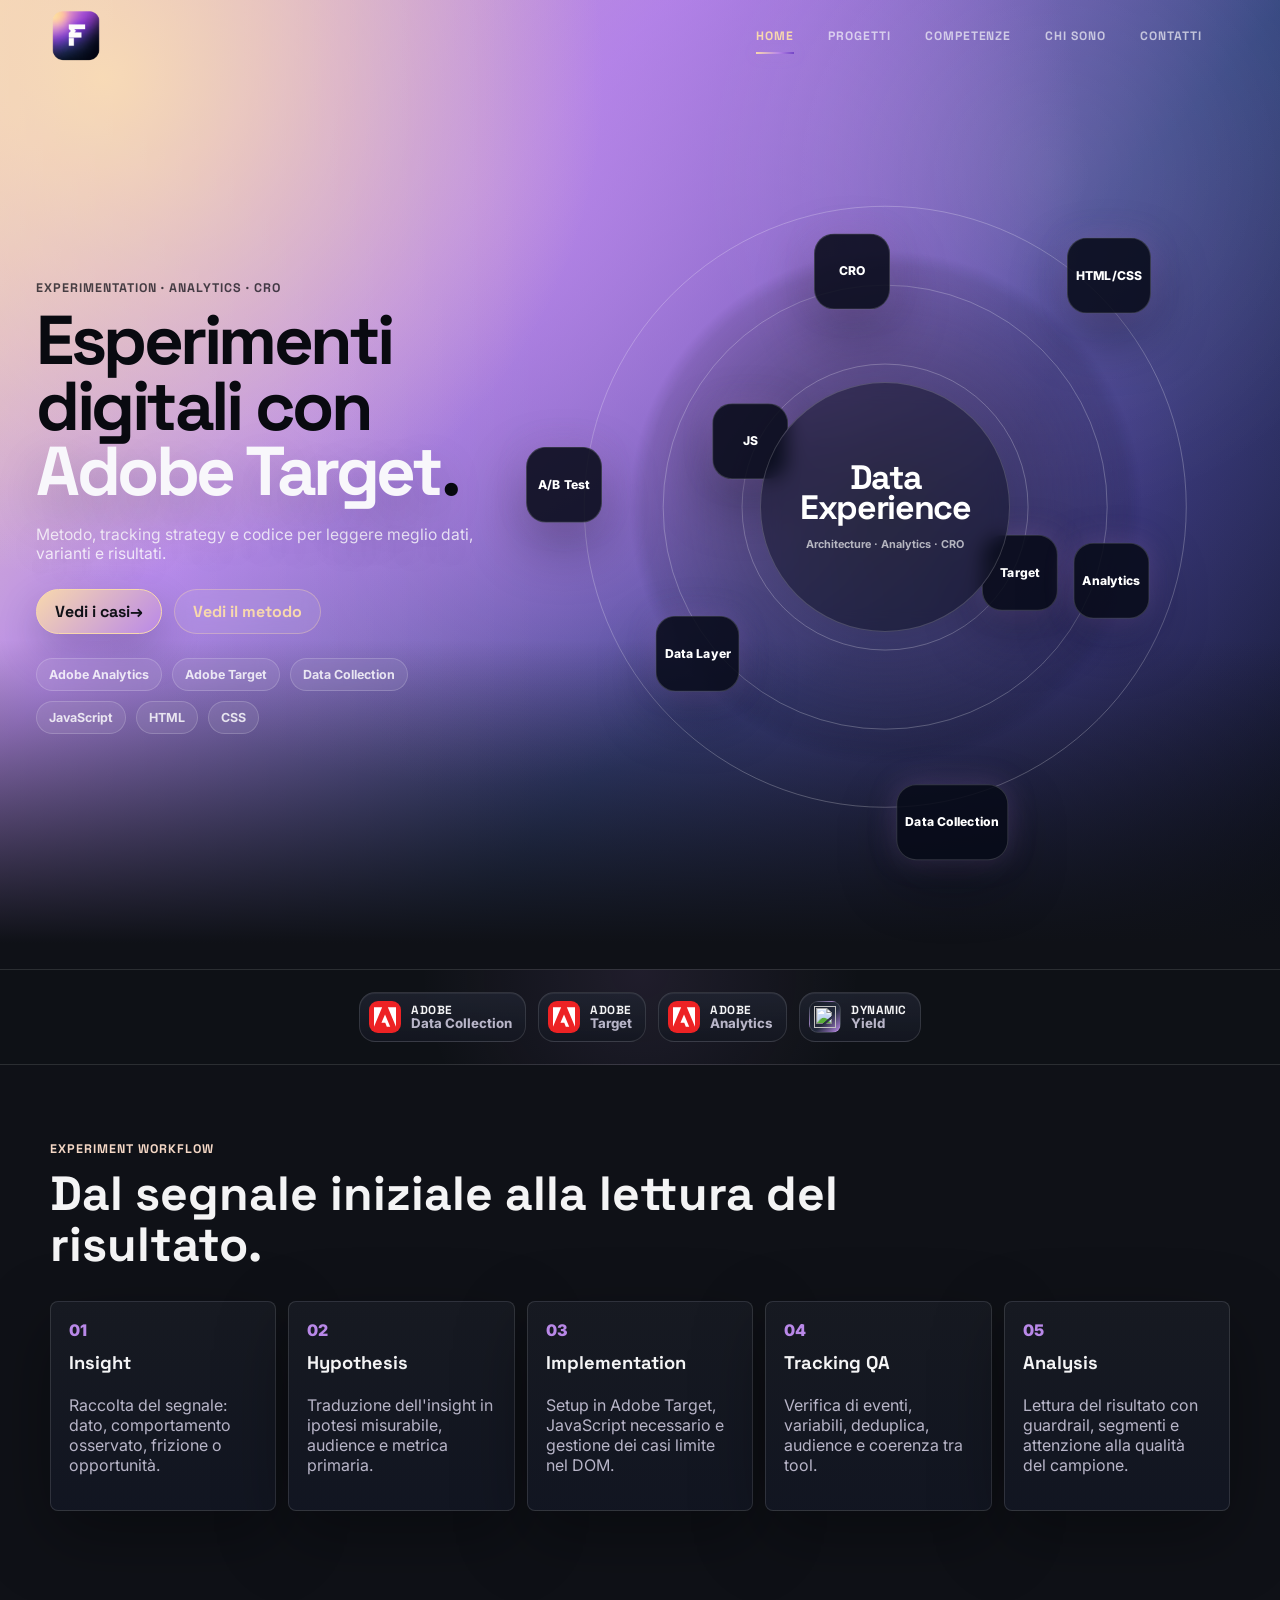
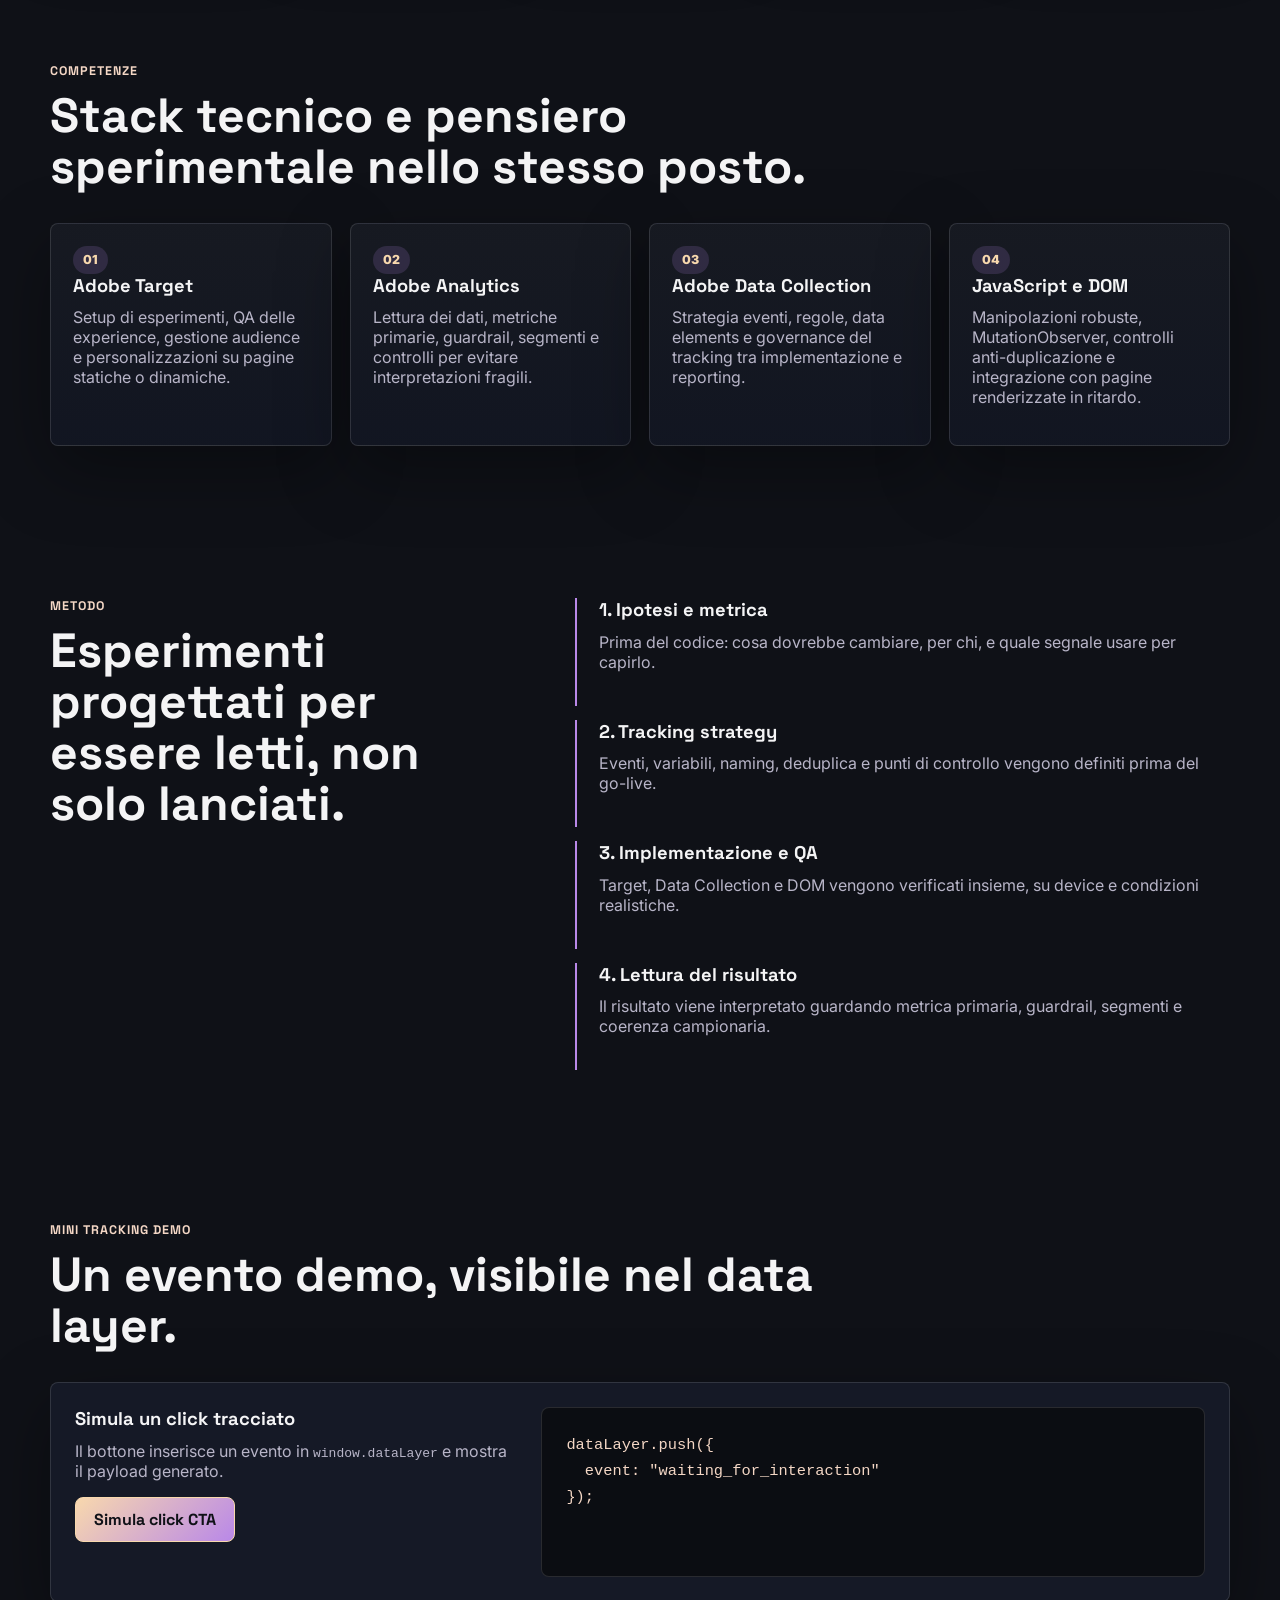
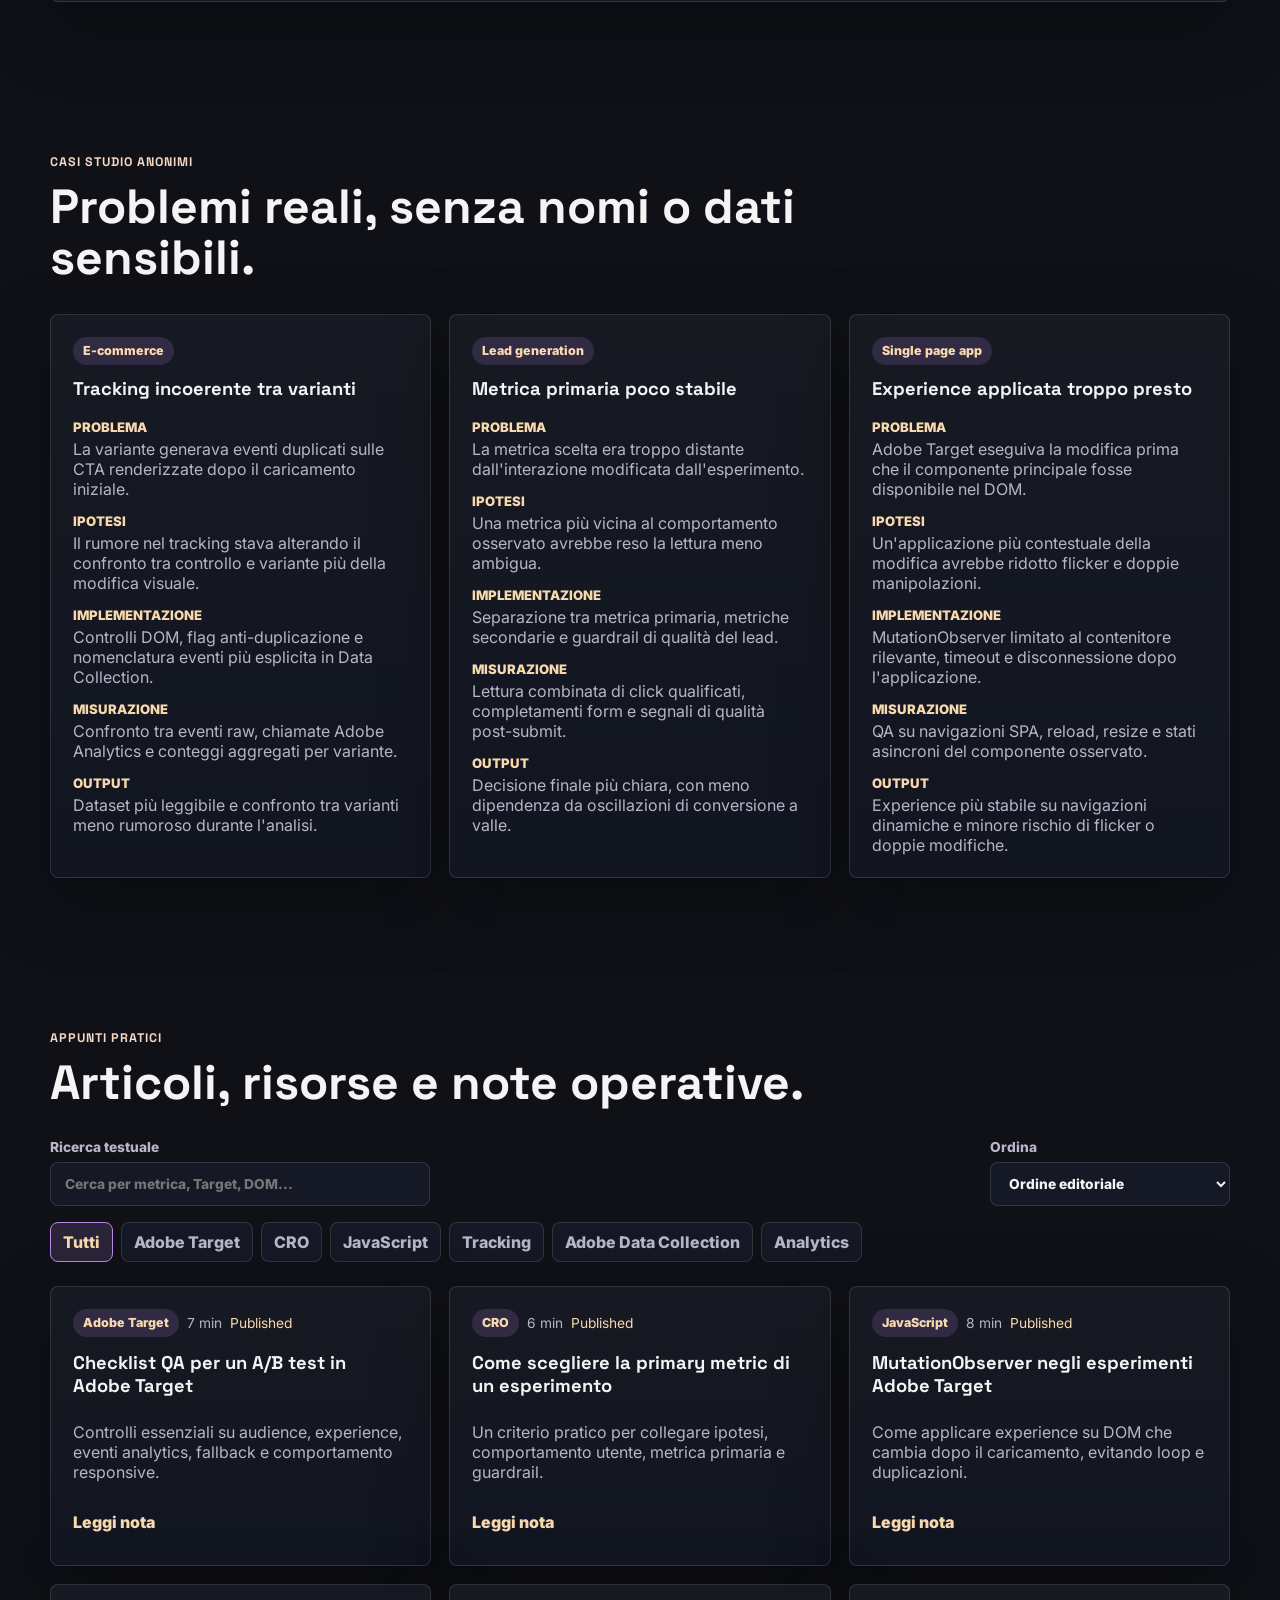
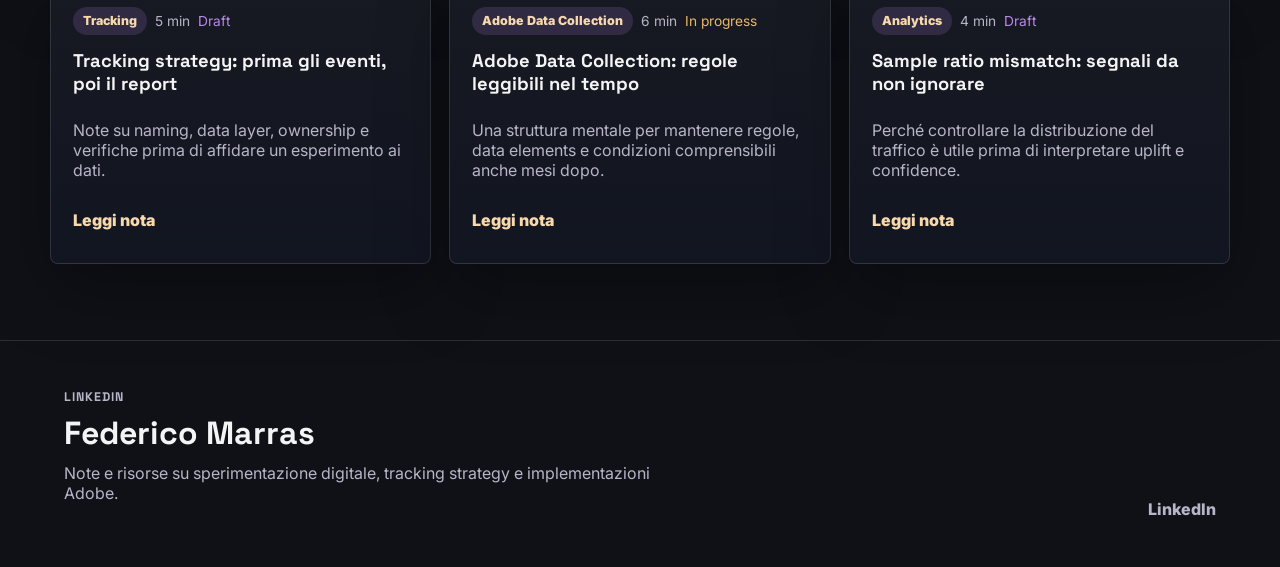
==== commit 4bd31600: "Bump visual fixes to v4" ====
--- a/index.html
+++ b/index.html
@@ -15,7 +15,7 @@
     <link rel="stylesheet" href="/assets/css/nav-editorial.css?v=5">
     <link rel="stylesheet" href="/assets/css/nav-logo.css?v=5">
     <link rel="stylesheet" href="/assets/css/nav-logo-size.css?v=6">
-    <link rel="stylesheet" href="/assets/css/visual-fixes.css?v=3">
+    <link rel="stylesheet" href="/assets/css/visual-fixes.css?v=4">
   </head>
   <body id="top">
     <div class="scroll-progress" id="scroll-progress" aria-hidden="true"></div>
--- a/assets/css/visual-fixes.css
+++ b/assets/css/visual-fixes.css
@@ -38,10 +38,7 @@
 }
 
 .orbit-core strong {
-  max-width: 210px !important;
   font-size: clamp(2rem, 2.65vw, 3.05rem) !important;
-  line-height: 0.98 !important;
-  letter-spacing: -0.02em !important;
   text-align: center !important;
 }
 
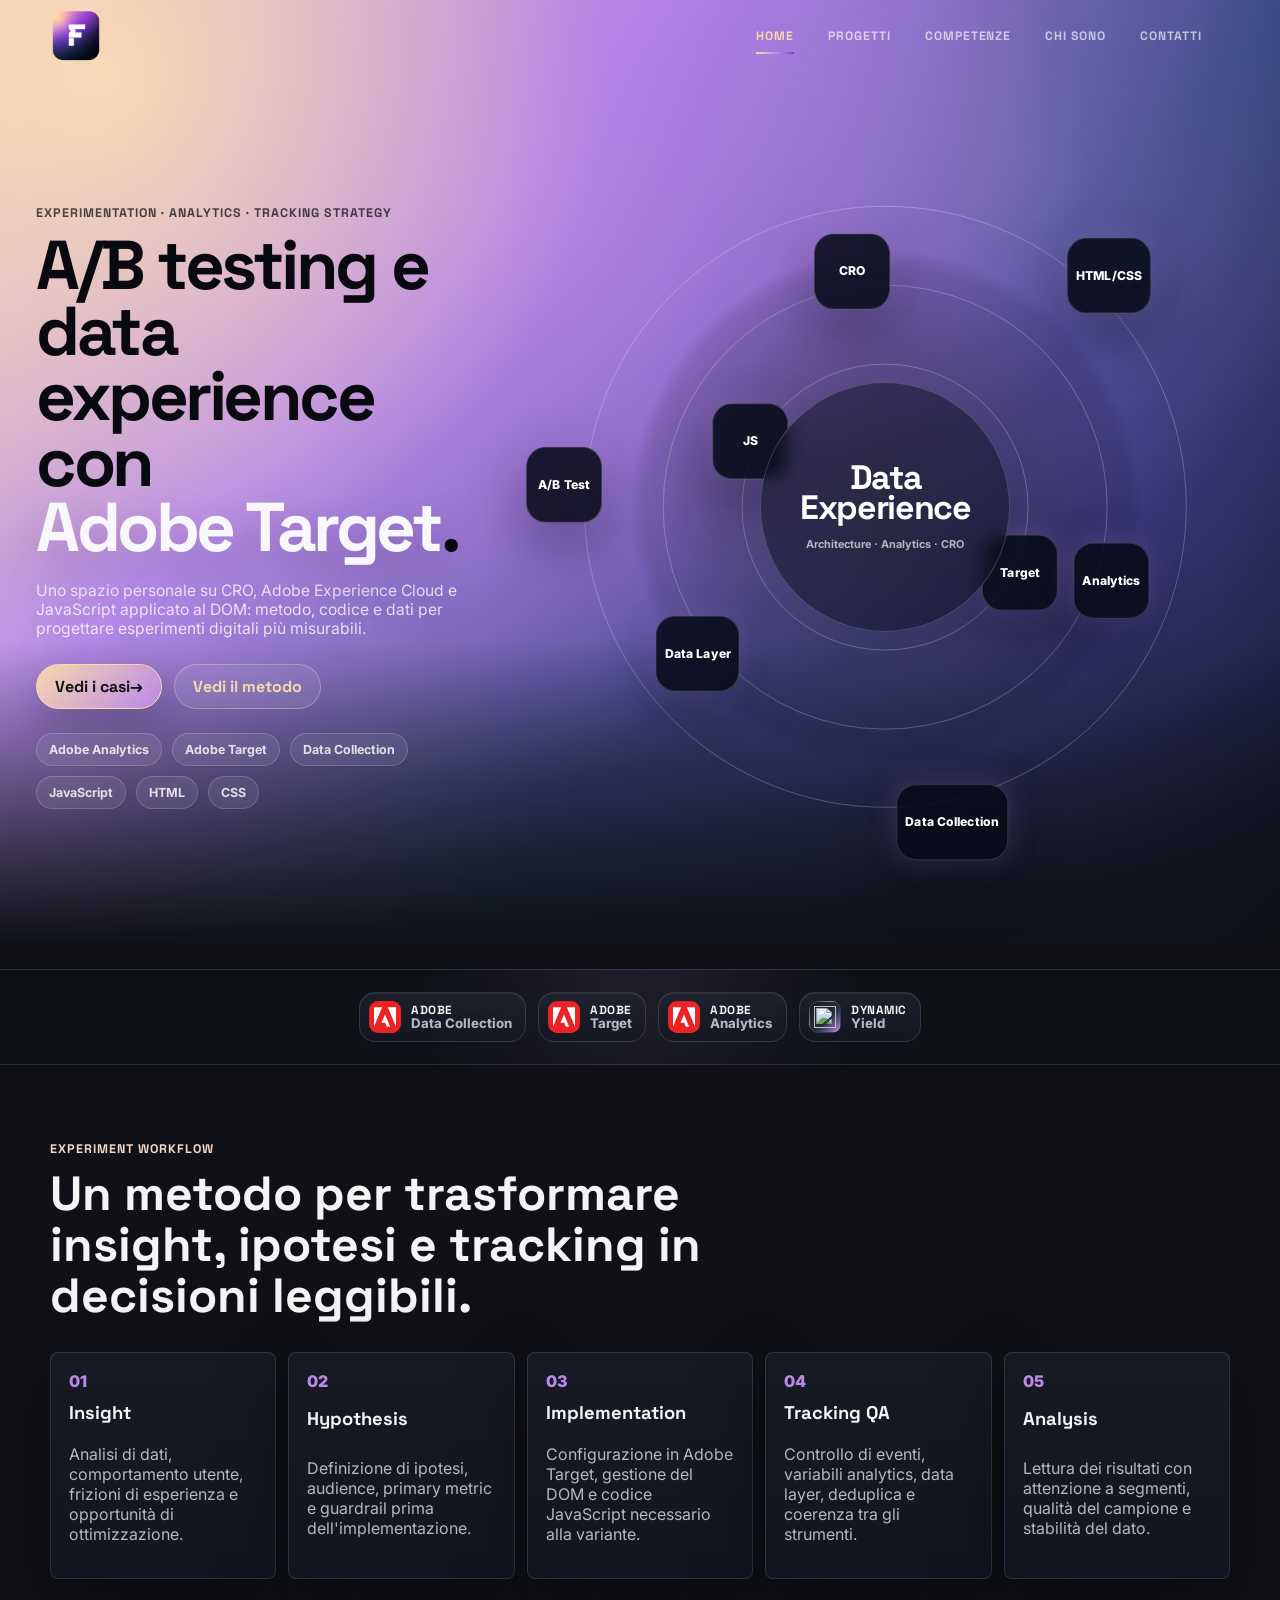
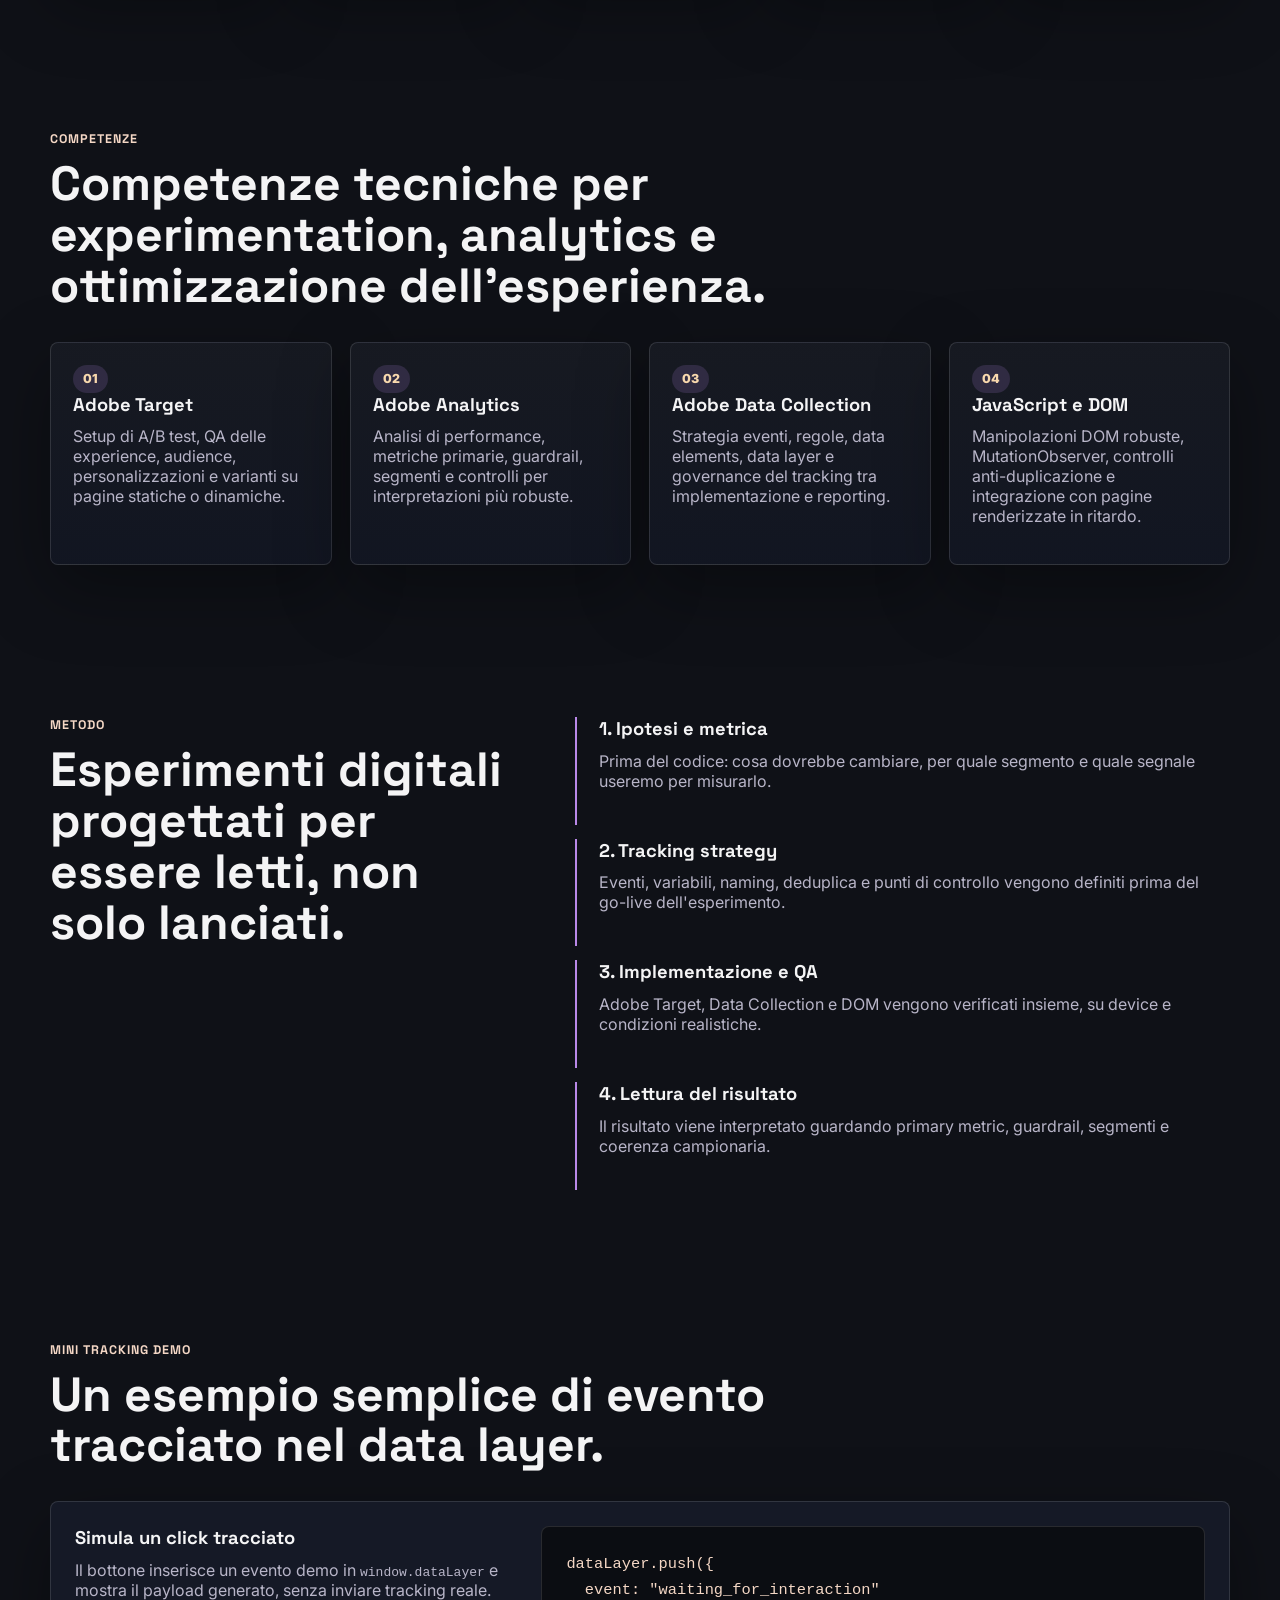
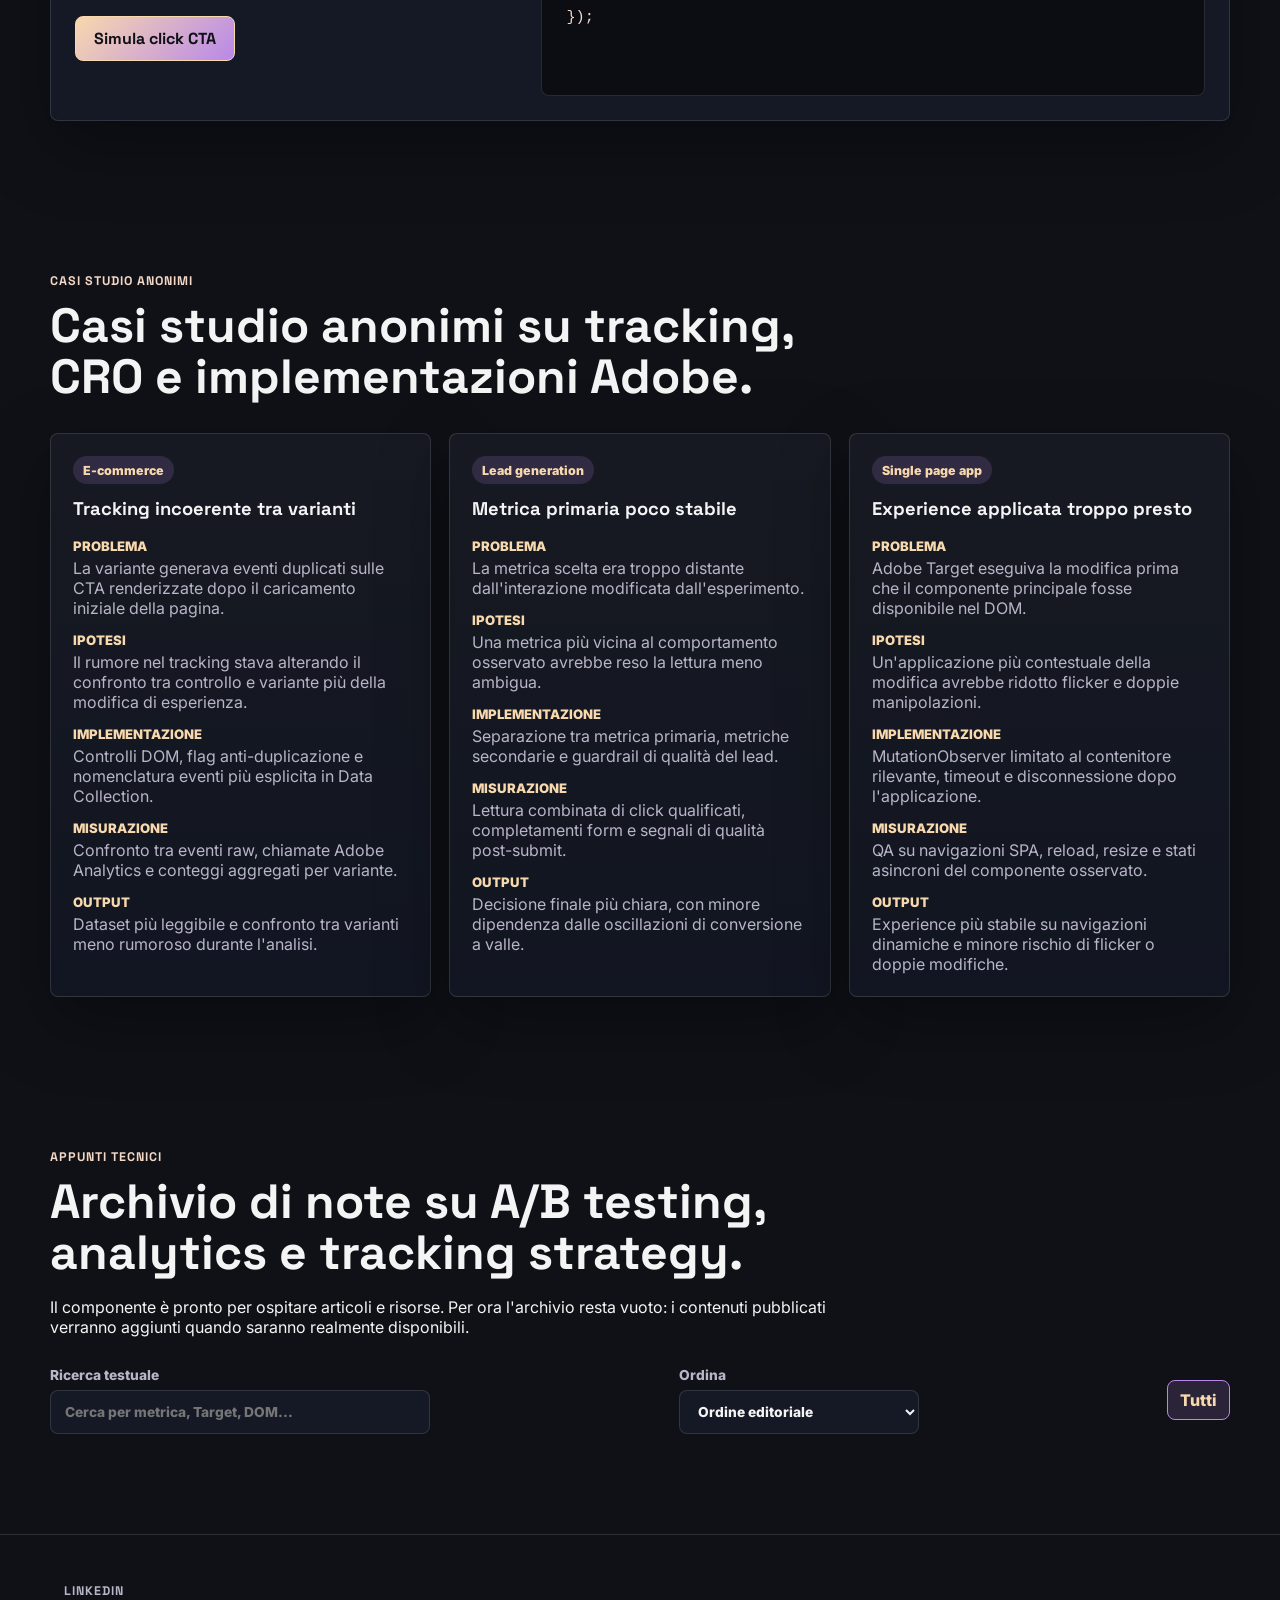
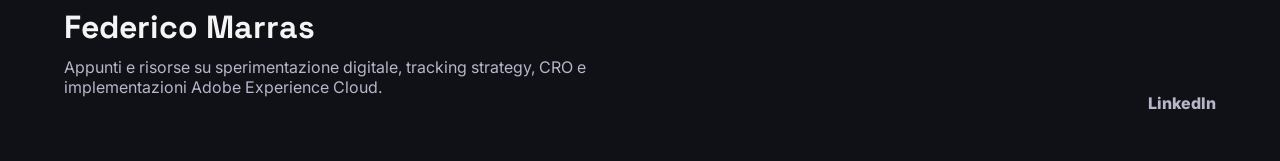
==== commit f11888fc: "Improve homepage SEO text and article archive copy" ====
--- a/index.html
+++ b/index.html
@@ -3,8 +3,20 @@
   <head>
     <meta charset="utf-8">
     <meta name="viewport" content="width=device-width, initial-scale=1">
-    <meta name="description" content="Sito personale di Federico Marras su A/B testing, Adobe Target, Adobe Analytics, Data Collection, CRO e tracking strategy.">
-    <title>Federico Marras | Experimentation, Analytics & CRO</title>
+    <meta name="description" content="Federico Marras: experimentation, A/B testing, Adobe Target, Adobe Analytics, Adobe Data Collection, CRO, tracking strategy e JavaScript applicato al DOM.">
+    <meta name="author" content="Federico Marras">
+    <meta name="robots" content="index, follow">
+    <link rel="canonical" href="https://federico-marras.github.io/">
+    <meta property="og:type" content="website">
+    <meta property="og:title" content="Federico Marras | Experimentation, Analytics e CRO">
+    <meta property="og:description" content="Uno spazio personale su sperimentazione digitale, tracking strategy, Adobe Experience Cloud e JavaScript per esperienze misurabili.">
+    <meta property="og:url" content="https://federico-marras.github.io/">
+    <meta property="og:image" content="https://federico-marras.github.io/assets/img/logo.png">
+    <meta name="twitter:card" content="summary">
+    <meta name="twitter:title" content="Federico Marras | Experimentation, Analytics e CRO">
+    <meta name="twitter:description" content="Appunti, metodo e casi studio anonimi su A/B testing, CRO, Adobe Analytics, Adobe Target e tracking strategy.">
+    <meta name="twitter:image" content="https://federico-marras.github.io/assets/img/logo.png">
+    <title>Federico Marras | A/B Testing, Adobe Analytics, CRO e Tracking Strategy</title>
     <link rel="preconnect" href="https://fonts.googleapis.com">
     <link rel="preconnect" href="https://fonts.gstatic.com" crossorigin>
     <link href="https://fonts.googleapis.com/css2?family=Inter:wght@400;500;600;700;800&family=Space+Grotesk:wght@500;600;700&display=swap" rel="stylesheet">
@@ -15,7 +27,27 @@
     <link rel="stylesheet" href="/assets/css/nav-editorial.css?v=5">
     <link rel="stylesheet" href="/assets/css/nav-logo.css?v=5">
     <link rel="stylesheet" href="/assets/css/nav-logo-size.css?v=6">
-    <link rel="stylesheet" href="/assets/css/visual-fixes.css?v=4">
+    <link rel="stylesheet" href="/assets/css/visual-fixes.css?v=5">
+    <script type="application/ld+json">
+      {
+        "@context": "https://schema.org",
+        "@type": "Person",
+        "name": "Federico Marras",
+        "url": "https://federico-marras.github.io/",
+        "sameAs": ["https://www.linkedin.com/in/federico-marras/"],
+        "knowsAbout": [
+          "A/B Testing",
+          "Adobe Target",
+          "Adobe Analytics",
+          "Adobe Data Collection",
+          "CRO",
+          "Tracking Strategy",
+          "JavaScript",
+          "DOM manipulation"
+        ],
+        "description": "Professionista focalizzato su experimentation, analytics, CRO e tracking strategy."
+      }
+    </script>
   </head>
   <body id="top">
     <div class="scroll-progress" id="scroll-progress" aria-hidden="true"></div>
@@ -60,10 +92,10 @@
       <section class="hero">
         <div class="hero-inner section-shell">
           <div class="hero-copy">
-            <p class="eyebrow">Experimentation · Analytics · CRO</p>
-            <h1>Esperimenti digitali con <span id="rotating-keyword">Adobe Target</span>.</h1>
+            <p class="eyebrow">Experimentation · Analytics · Tracking Strategy</p>
+            <h1>A/B testing e data experience con <span id="rotating-keyword">Adobe Target</span>.</h1>
             <p class="lead">
-              Metodo, tracking strategy e codice per leggere meglio dati, varianti e risultati.
+              Uno spazio personale su CRO, Adobe Experience Cloud e JavaScript applicato al DOM: metodo, codice e dati per progettare esperimenti digitali più misurabili.
             </p>
             <div class="hero-actions" aria-label="Percorsi principali">
               <a class="button primary" href="#case-studies" data-track="hero_projects">Vedi i casi <span aria-hidden="true">→</span></a>
@@ -152,42 +184,42 @@
       <section id="workflow" class="section-shell workflow-section">
         <div class="section-heading">
           <p class="eyebrow">Experiment workflow</p>
-          <h2>Dal segnale iniziale alla lettura del risultato.</h2>
+          <h2>Un metodo per trasformare insight, ipotesi e tracking in decisioni leggibili.</h2>
         </div>
         <div class="workflow-grid" aria-label="Workflow di sperimentazione">
-          <article><span>01</span><h3>Insight</h3><p>Raccolta del segnale: dato, comportamento osservato, frizione o opportunità.</p></article>
-          <article><span>02</span><h3>Hypothesis</h3><p>Traduzione dell'insight in ipotesi misurabile, audience e metrica primaria.</p></article>
-          <article><span>03</span><h3>Implementation</h3><p>Setup in Adobe Target, JavaScript necessario e gestione dei casi limite nel DOM.</p></article>
-          <article><span>04</span><h3>Tracking QA</h3><p>Verifica di eventi, variabili, deduplica, audience e coerenza tra tool.</p></article>
-          <article><span>05</span><h3>Analysis</h3><p>Lettura del risultato con guardrail, segmenti e attenzione alla qualità del campione.</p></article>
+          <article><span>01</span><h3>Insight</h3><p>Analisi di dati, comportamento utente, frizioni di esperienza e opportunità di ottimizzazione.</p></article>
+          <article><span>02</span><h3>Hypothesis</h3><p>Definizione di ipotesi, audience, primary metric e guardrail prima dell'implementazione.</p></article>
+          <article><span>03</span><h3>Implementation</h3><p>Configurazione in Adobe Target, gestione del DOM e codice JavaScript necessario alla variante.</p></article>
+          <article><span>04</span><h3>Tracking QA</h3><p>Controllo di eventi, variabili analytics, data layer, deduplica e coerenza tra gli strumenti.</p></article>
+          <article><span>05</span><h3>Analysis</h3><p>Lettura dei risultati con attenzione a segmenti, qualità del campione e stabilità del dato.</p></article>
         </div>
       </section>
 
       <section id="competences" class="section-shell">
         <div class="section-heading">
           <p class="eyebrow">Competenze</p>
-          <h2>Stack tecnico e pensiero sperimentale nello stesso posto.</h2>
+          <h2>Competenze tecniche per experimentation, analytics e ottimizzazione dell'esperienza.</h2>
         </div>
         <div class="competence-grid">
           <article class="info-card">
             <span class="card-kicker">01</span>
             <h3>Adobe Target</h3>
-            <p>Setup di esperimenti, QA delle experience, gestione audience e personalizzazioni su pagine statiche o dinamiche.</p>
+            <p>Setup di A/B test, QA delle experience, audience, personalizzazioni e varianti su pagine statiche o dinamiche.</p>
           </article>
           <article class="info-card">
             <span class="card-kicker">02</span>
             <h3>Adobe Analytics</h3>
-            <p>Lettura dei dati, metriche primarie, guardrail, segmenti e controlli per evitare interpretazioni fragili.</p>
+            <p>Analisi di performance, metriche primarie, guardrail, segmenti e controlli per interpretazioni più robuste.</p>
           </article>
           <article class="info-card">
             <span class="card-kicker">03</span>
             <h3>Adobe Data Collection</h3>
-            <p>Strategia eventi, regole, data elements e governance del tracking tra implementazione e reporting.</p>
+            <p>Strategia eventi, regole, data elements, data layer e governance del tracking tra implementazione e reporting.</p>
           </article>
           <article class="info-card">
             <span class="card-kicker">04</span>
             <h3>JavaScript e DOM</h3>
-            <p>Manipolazioni robuste, MutationObserver, controlli anti-duplicazione e integrazione con pagine renderizzate in ritardo.</p>
+            <p>Manipolazioni DOM robuste, MutationObserver, controlli anti-duplicazione e integrazione con pagine renderizzate in ritardo.</p>
           </article>
         </div>
       </section>
@@ -195,24 +227,24 @@
       <section id="method" class="section-shell split-section">
         <div class="section-heading">
           <p class="eyebrow">Metodo</p>
-          <h2>Esperimenti progettati per essere letti, non solo lanciati.</h2>
+          <h2>Esperimenti digitali progettati per essere letti, non solo lanciati.</h2>
         </div>
         <div class="method-list">
           <article>
             <h3>1. Ipotesi e metrica</h3>
-            <p>Prima del codice: cosa dovrebbe cambiare, per chi, e quale segnale usare per capirlo.</p>
+            <p>Prima del codice: cosa dovrebbe cambiare, per quale segmento e quale segnale useremo per misurarlo.</p>
           </article>
           <article>
             <h3>2. Tracking strategy</h3>
-            <p>Eventi, variabili, naming, deduplica e punti di controllo vengono definiti prima del go-live.</p>
+            <p>Eventi, variabili, naming, deduplica e punti di controllo vengono definiti prima del go-live dell'esperimento.</p>
           </article>
           <article>
             <h3>3. Implementazione e QA</h3>
-            <p>Target, Data Collection e DOM vengono verificati insieme, su device e condizioni realistiche.</p>
+            <p>Adobe Target, Data Collection e DOM vengono verificati insieme, su device e condizioni realistiche.</p>
           </article>
           <article>
             <h3>4. Lettura del risultato</h3>
-            <p>Il risultato viene interpretato guardando metrica primaria, guardrail, segmenti e coerenza campionaria.</p>
+            <p>Il risultato viene interpretato guardando primary metric, guardrail, segmenti e coerenza campionaria.</p>
           </article>
         </div>
       </section>
@@ -220,12 +252,12 @@
       <section id="tracking-demo" class="section-shell demo-section">
         <div class="section-heading">
           <p class="eyebrow">Mini tracking demo</p>
-          <h2>Un evento demo, visibile nel data layer.</h2>
+          <h2>Un esempio semplice di evento tracciato nel data layer.</h2>
         </div>
         <div class="demo-card">
           <div>
             <h3>Simula un click tracciato</h3>
-            <p>Il bottone inserisce un evento in <code>window.dataLayer</code> e mostra il payload generato.</p>
+            <p>Il bottone inserisce un evento demo in <code>window.dataLayer</code> e mostra il payload generato, senza inviare tracking reale.</p>
             <button class="button primary" type="button" id="demo-tracking-button">Simula click CTA</button>
           </div>
           <pre class="demo-output" id="demo-tracking-output"><code>dataLayer.push({
@@ -237,7 +269,7 @@
       <section id="case-studies" class="section-shell">
         <div class="section-heading">
           <p class="eyebrow">Casi studio anonimi</p>
-          <h2>Problemi reali, senza nomi o dati sensibili.</h2>
+          <h2>Casi studio anonimi su tracking, CRO e implementazioni Adobe.</h2>
         </div>
         <div class="case-grid">
           <article class="case-card">
@@ -246,11 +278,11 @@
             <dl class="case-details">
               <div>
                 <dt>Problema</dt>
-                <dd>La variante generava eventi duplicati sulle CTA renderizzate dopo il caricamento iniziale.</dd>
+                <dd>La variante generava eventi duplicati sulle CTA renderizzate dopo il caricamento iniziale della pagina.</dd>
               </div>
               <div>
                 <dt>Ipotesi</dt>
-                <dd>Il rumore nel tracking stava alterando il confronto tra controllo e variante più della modifica visuale.</dd>
+                <dd>Il rumore nel tracking stava alterando il confronto tra controllo e variante più della modifica di esperienza.</dd>
               </div>
               <div>
                 <dt>Implementazione</dt>
@@ -288,7 +320,7 @@
               </div>
               <div>
                 <dt>Output</dt>
-                <dd>Decisione finale più chiara, con meno dipendenza da oscillazioni di conversione a valle.</dd>
+                <dd>Decisione finale più chiara, con minore dipendenza dalle oscillazioni di conversione a valle.</dd>
               </div>
             </dl>
           </article>
@@ -323,8 +355,11 @@
 
       <section id="articles" class="section-shell articles-section">
         <div class="section-heading">
-          <p class="eyebrow">Appunti pratici</p>
-          <h2>Articoli, risorse e note operative.</h2>
+          <p class="eyebrow">Appunti tecnici</p>
+          <h2>Archivio di note su A/B testing, analytics e tracking strategy.</h2>
+          <p class="section-intro">
+            Il componente è pronto per ospitare articoli e risorse. Per ora l'archivio resta vuoto: i contenuti pubblicati verranno aggiunti quando saranno realmente disponibili.
+          </p>
         </div>
 
         <div class="article-tools" aria-label="Strumenti di filtro articoli">
@@ -354,13 +389,13 @@
       <div>
         <p class="eyebrow">LinkedIn</p>
         <h2>Federico Marras</h2>
-        <p>Note e risorse su sperimentazione digitale, tracking strategy e implementazioni Adobe.</p>
+        <p>Appunti e risorse su sperimentazione digitale, tracking strategy, CRO e implementazioni Adobe Experience Cloud.</p>
       </div>
       <div class="footer-links" aria-label="Link esterni">
         <a href="https://www.linkedin.com/in/federico-marras/" data-track="footer_linkedin">LinkedIn</a>
       </div>
     </footer>
 
-    <script src="/assets/js/main.js?v=5"></script>
+    <script src="/assets/js/main.js?v=6"></script>
   </body>
 </html>
